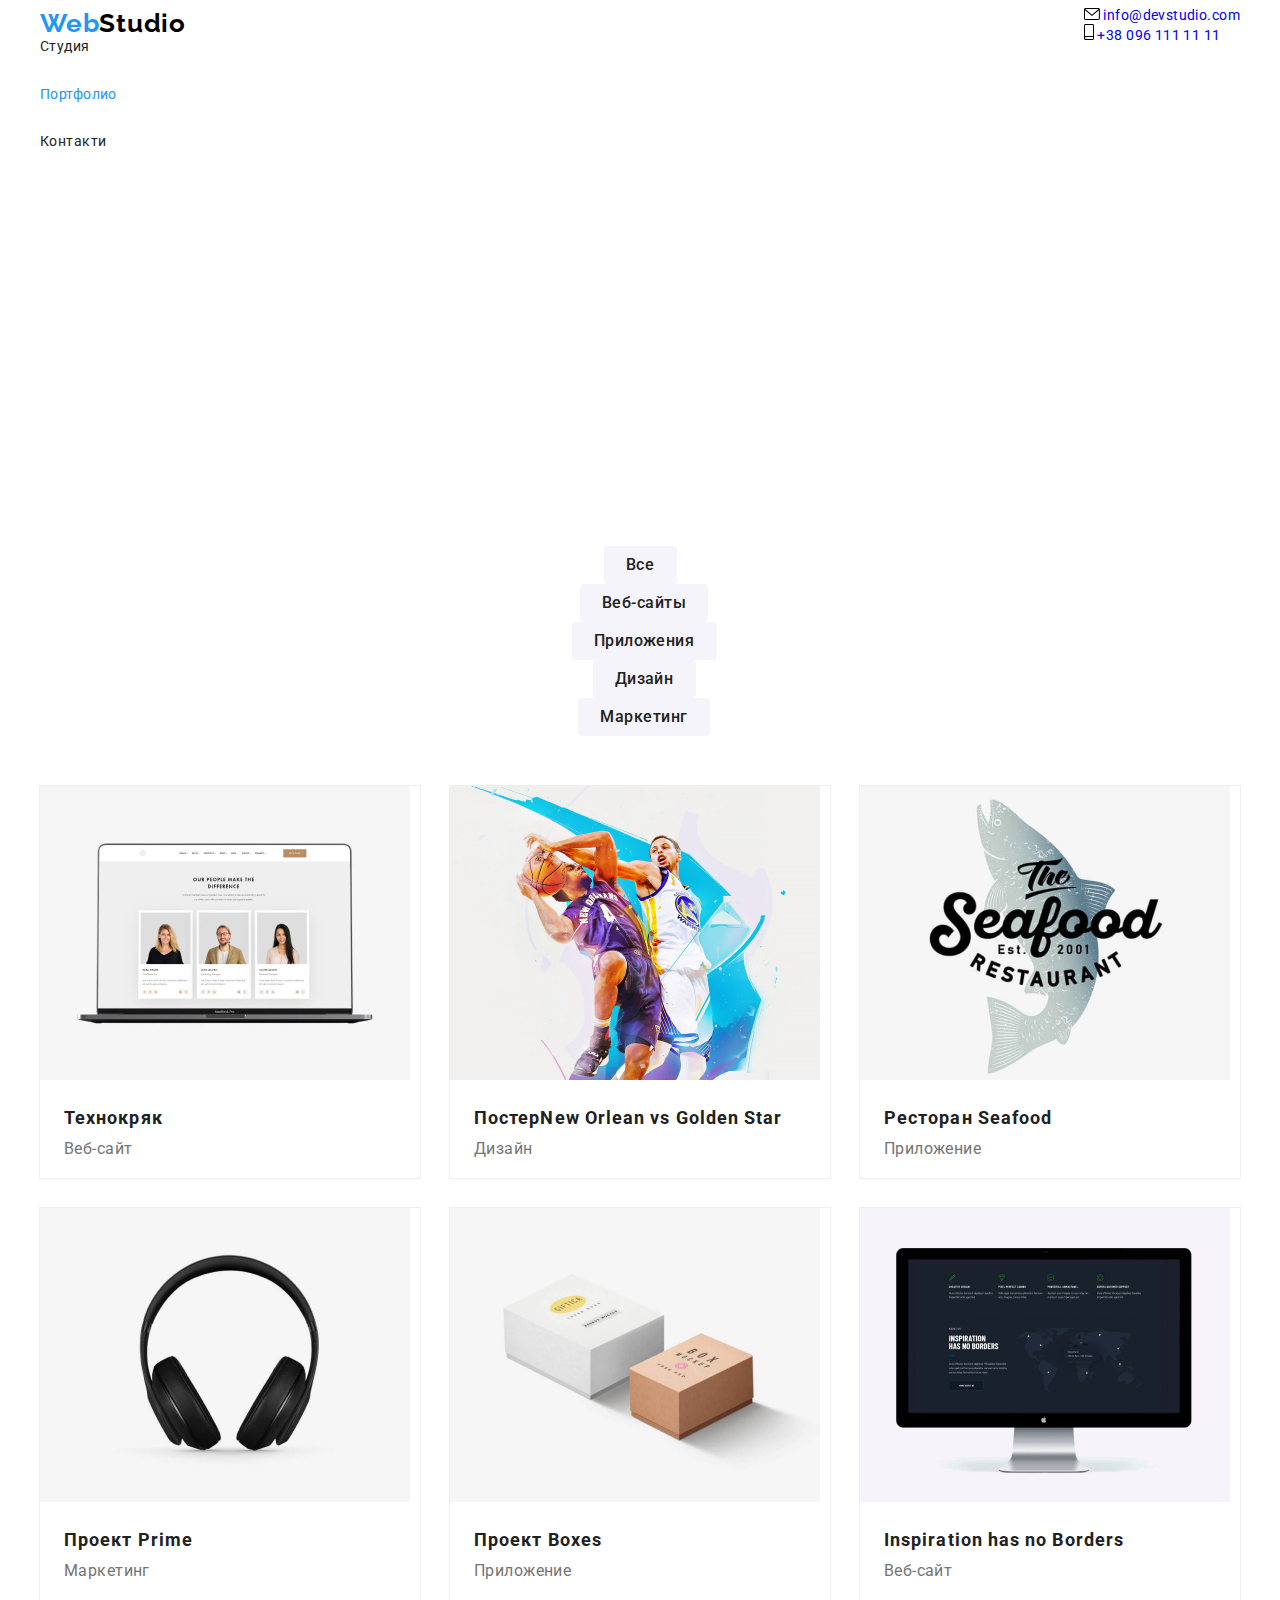
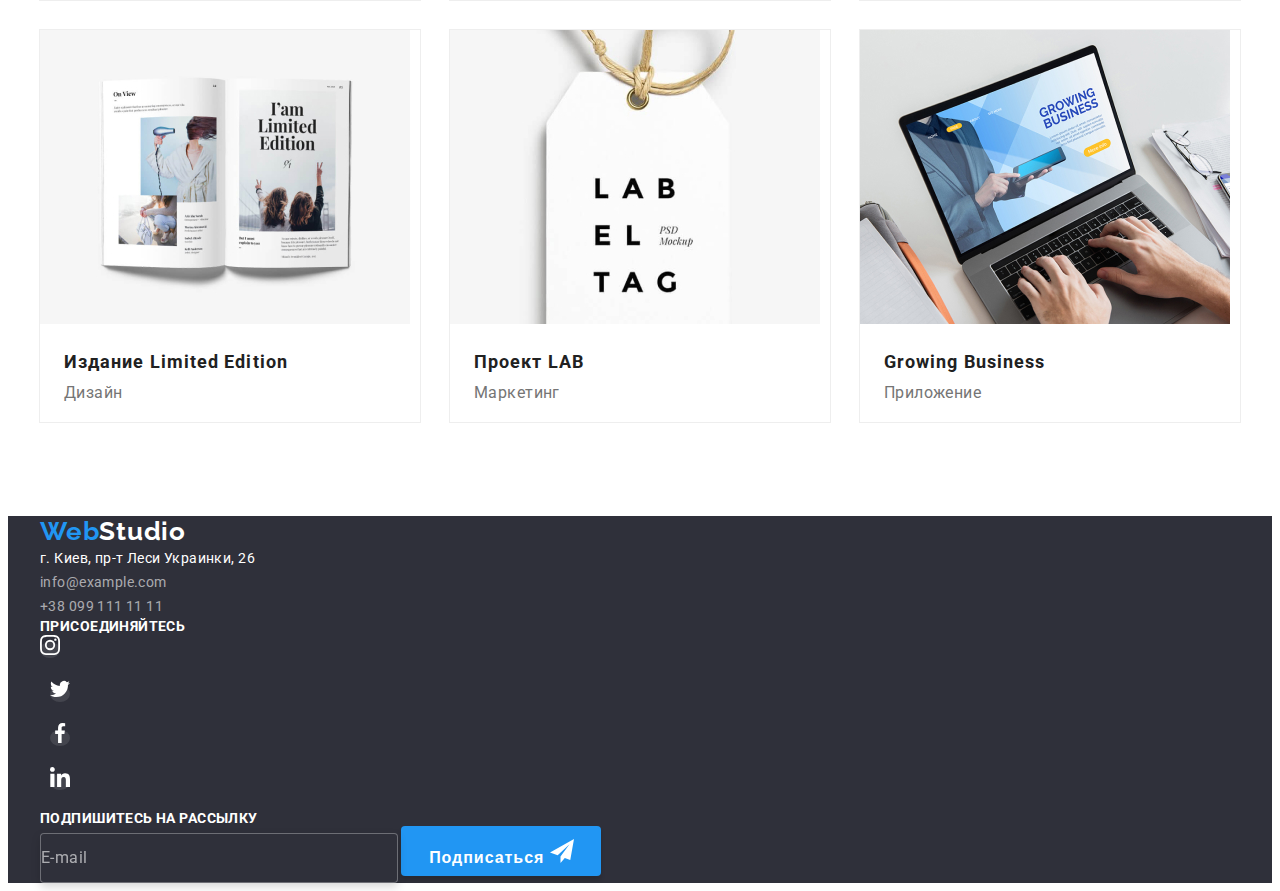
==== portfolio.html @ 63599b22 "худер в процесі" ====
<!DOCTYPE html>
<html lang="ru">
  <head>
    <meta charset="UTF-8" />
    <meta name="viewport" content="width=device-width, initial-scale=1.0" />
    <title>Веб студия</title>
    <link
      rel="stylesheet"
      href="https://cdnjs.cloudflare.com/ajax/libs/modern-normalize/1.0.0/modern-normalize.min.css"
      integrity="sha512-ISS7cAi1PEhQ8jnbJpJZMd29NlhNj4AWYyLOSp2CE/CsHxTCu+r+t0D2yoJudVrd0/8fTVPUVDzY5Tvli75u/g=="
      crossorigin="anonymous"
    />
    <link rel="preconnect" href="https://fonts.gstatic.com" />
    <link
      href="https://fonts.googleapis.com/css2?family=Oleo+Script&family=Raleway:wght@700&family=Roboto:wght@400;500;700;900&display=swap"
      rel="stylesheet"
    />
    <link rel="stylesheet" href="./css/main.min.css" />
  </head>

  <body>
    <header class="header">
      <div class="container page-header">
        <nav class="main-nav">
          <a class="logo" href="/" target="_blank">
            <span class="logo">Web</span
            ><span class="logo header-studio">Studio</span>
          </a>

          <ul class="site-nav list">
            <li class="item">
              <a class="link" href="./" target="_blank"><span>Студия</span></a>
            </li>
            <li class="item">
              <a class="link current" href="./portfolio.html" target="_blank"
                >Портфолио</a
              >
            </li>
            <li class="item">
              <a class="link" href="" target="_blank">Контакти</a>
            </li>
          </ul>
        </nav>
        <ul class="contact list">
          <li class="item">
            <a class="link" href="mailto:info@devstudio.com">
              <svg class="contact-mail-icon" width="16" height="12">
                <use
                  href="./images/maine/sprite.svg#icon-hat-envelopehover"
                ></use>
              </svg>
              info@devstudio.com
            </a>
          </li>
          <li class="item">
            <a class="link" href="tel:+380961111111">
              <svg class="contact-tel-icon" width="10" height="16">
                <use href="./images/maine/sprite.svg#icon-hat-smartphone"></use>
              </svg>

              +38 096 111 11 11</a
            >
          </li>
        </ul>
      </div>
    </header>

    <main>
      <!--Портфолио-->
      <section class="portfolio">
        <div class="container">
          <h1 class="visually-hidden">Портфолио</h1>
          <ul class="list navigation">
            <li class="item">
              <button class="button secondary all" type="button">Все</button>
            </li>
            <li class="item">
              <button class="button secondary web" type="button">
                Веб-сайты
              </button>
            </li>
            <li class="item">
              <button class="button secondary app" type="button">
                Приложения
              </button>
            </li>
            <li class="item">
              <button class="button secondary design" type="button">
                Дизайн
              </button>
            </li>
            <li class="item">
              <button class="button secondary marketing" type="button">
                Маркетинг
              </button>
            </li>
          </ul>
          <ul class="list portfolio-list">
            <li class="portfolio-item">
              <a class="portfolio-link" href="">
                <div class="portfolio-overlay">
                  <img
                    src="./images/portfolio/tehnokriak.jpg"
                    alt="Технокряк"
                    height="294"
                    width="370"
                  />
                  <p class="portfolio-overlay-text">
                    Технокряк это современная площадка распространения
                    коронавируса. Компании используют эту платформу для
                    цифрового шпионажа и атак на защищённые сервера конкурентов.
                  </p>
                </div>
                <div class="portfolio-text">
                  <h2 class="portfolio-title">Технокряк</h2>
                  <p class="portfolio-type">Веб-сайт</p>
                </div>
              </a>
            </li>
            <li class="portfolio-item">
              <a class="portfolio-link" href="">
                <div class="portfolio-overlay">
                  <img
                    src="./images/portfolio/poster.jpg"
                    alt="Постер New Orlean vs Golden Star"
                    height="294"
                    width="370"
                  />
                  <p class="portfolio-overlay-text">
                    Технокряк это современная площадка распространения
                    коронавируса. Компании используют эту платформу для
                    цифрового шпионажа и атак на защищённые сервера конкурентов.
                  </p>
                </div>
                <div class="portfolio-text">
                  <h2 class="portfolio-title">
                    Постер<span lang="en">New Orlean vs Golden Star</span>
                  </h2>
                  <p class="portfolio-type">Дизайн</p>
                </div>
              </a>
            </li>
            <li class="portfolio-item">
              <a class="portfolio-link" href="">
                <div class="portfolio-overlay">
                  <img
                    src="./images/portfolio/restaurant-seafood.jpg"
                    alt="Ресторан Seafood"
                    height="294"
                    width="370"
                  />
                  <p class="portfolio-overlay-text">
                    Технокряк это современная площадка распространения
                    коронавируса. Компании используют эту платформу для
                    цифрового шпионажа и атак на защищённые сервера конкурентов.
                  </p>
                </div>
                <div class="portfolio-text">
                  <h2 class="portfolio-title">
                    Ресторан <span lang="en">Seafood</span>
                  </h2>
                  <p class="portfolio-type">Приложение</p>
                </div>
              </a>
            </li>
            <li class="portfolio-item">
              <a class="portfolio-link" href="">
                <div class="portfolio-overlay">
                  <img
                    src="./images/portfolio/project-prime.jpg"
                    alt="Проект Prime"
                    height="294"
                    width="370"
                  />
                  <p class="portfolio-overlay-text">
                    Технокряк это современная площадка распространения
                    коронавируса. Компании используют эту платформу для
                    цифрового шпионажа и атак на защищённые сервера конкурентов.
                  </p>
                </div>
                <div class="portfolio-text">
                  <h2 class="portfolio-title">
                    Проект <span lang="en">Prime</span>
                  </h2>
                  <p class="portfolio-type">Маркетинг</p>
                </div>
              </a>
            </li>
            <li class="portfolio-item">
              <a class="portfolio-link" href="">
                <div class="portfolio-overlay">
                  <img
                    src="images/portfolio/projact-box.jpg"
                    alt="Проект Boxes"
                    height="294"
                    width="370"
                  />
                  <p class="portfolio-overlay-text">
                    Технокряк это современная площадка распространения
                    коронавируса. Компании используют эту платформу для
                    цифрового шпионажа и атак на защищённые сервера конкурентов.
                  </p>
                </div>
                <div class="portfolio-text">
                  <h2 class="portfolio-title">
                    Проект <span lang="en">Boxes</span>
                  </h2>
                  <p class="portfolio-type">Приложение</p>
                </div>
              </a>
            </li>
            <li class="portfolio-item">
              <a class="portfolio-link" href="">
                <div class="portfolio-overlay">
                  <img
                    src="./images/portfolio/inspiration.jpg"
                    alt="Inspiration has no Borders"
                    height="294"
                    width="370"
                  />
                  <p class="portfolio-overlay-text">
                    Технокряк это современная площадка распространения
                    коронавируса. Компании используют эту платформу для
                    цифрового шпионажа и атак на защищённые сервера конкурентов.
                  </p>
                </div>
                <div class="portfolio-text">
                  <h2 class="portfolio-title" lang="en">
                    Inspiration has no Borders
                  </h2>
                  <p class="portfolio-type">Веб-сайт</p>
                </div>
              </a>
            </li>
            <li class="portfolio-item">
              <a class="portfolio-link" href="">
                <div class="portfolio-overlay">
                  <img
                    src="./images/portfolio/limited-edition.jpg"
                    alt="Издание Limited Edition"
                    height="294"
                    width="370"
                  />
                  <p class="portfolio-overlay-text">
                    Технокряк это современная площадка распространения
                    коронавируса. Компании используют эту платформу для
                    цифрового шпионажа и атак на защищённые сервера конкурентов.
                  </p>
                </div>
                <div class="portfolio-text">
                  <h2 class="portfolio-title">
                    Издание <span lang="en"></span> Limited Edition
                  </h2>
                  <p class="portfolio-type">Дизайн</p>
                </div>
              </a>
            </li>
            <li class="portfolio-item">
              <a class="portfolio-link" href="">
                <div class="portfolio-overlay">
                  <img
                    src="./images/portfolio/project-lab.jpg"
                    alt="Проект LAB"
                    height="294"
                    width="370"
                  />
                  <p class="portfolio-overlay-text">
                    Технокряк это современная площадка распространения
                    коронавируса. Компании используют эту платформу для
                    цифрового шпионажа и атак на защищённые сервера конкурентов.
                  </p>
                </div>

                <div class="portfolio-text">
                  <h2 class="portfolio-title">
                    Проект <span lang="en"></span> LAB
                  </h2>
                  <p class="portfolio-type">Маркетинг</p>
                </div>
              </a>
            </li>
            <li class="portfolio-item">
              <a class="portfolio-link" href="">
                <div class="portfolio-overlay">
                  <img
                    src="./images/portfolio/growing-business.jpg"
                    alt="Growing Business"
                    height="294"
                    width="370"
                  />
                  <p class="portfolio-overlay-text">
                    Технокряк это современная площадка распространения
                    коронавируса. Компании используют эту платформу для
                    цифрового шпионажа и атак на защищённые сервера конкурентов.
                  </p>
                </div>
                <div class="portfolio-text">
                  <h2 class="portfolio-title" lang="en">Growing Business</h2>
                  <p class="portfolio-type">Приложение</p>
                </div>
              </a>
            </li>
          </ul>
        </div>
      </section>
    </main>

    <footer class="footer">
      <div class="container basement">
        <div class="footer-logo-address">
          <a class="logo" href="/" target="_blank"
            ><span class="logo web">Web</span
            ><span class="logo footer-studio">Studio</span></a
          >
          <address class="footer-address">
            <a
              class="link"
              href="https://goo.gl/maps/jxMF4LjYh5U93TxF9"
              target="_blank"
              >г. Киев, пр-т Леси Украинки, 26</a
            >
          </address>
          <ul class="list">
            <li>
              <a class="link mail" href="mailto:info@example.com"
                >info@example.com</a
              >
            </li>
            <li>
              <a class="link tel" href="tel:+380991111111">+38 099 111 11 11</a>
            </li>
          </ul>
        </div>

        <div class="footer-join-us">
          <b>присоединяйтесь </b>
          <ul class="socnetworks list">
            <li>
              <a href="" class="soclink">
                <svg class="soclink-icon" width="20" height="20">
                  <use
                    href="./images/maine/sprite.svg#icon-soc-instagram"
                  ></use>
                </svg>
              </a>
            </li>
            <li>
              <a href="" class="soclink">
                <svg class="soclink-icon" width="20" height="20">
                  <use href="./images/maine/sprite.svg#icon-soc-twitter"></use>
                </svg>
              </a>
            </li>
            <li>
              <a href="" class="soclink">
                <svg class="soclink-icon" width="20" height="20">
                  <use href="./images/maine/sprite.svg#icon-soc-facebook"></use>
                </svg>
              </a>
            </li>
            <li>
              <a href="" class="soclink">
                <svg class="soclink-icon" width="20" height="20">
                  <use href="./images/maine/sprite.svg#icon-soc-linkedin"></use>
                </svg>
              </a>
            </li>
          </ul>
        </div>
        <div class="footer-form">
          <form name="sign-up-form" class="footer-sign-up">
            <b>Подпишитесь на рассылку</b>
            <div class="sign-up">
              <input
                type="email"
                name="email"
                class="footer-form-email"
                placeholder="E-mail"
              />
              <button type="submit" class="footer-sign-up-bth">
                Подписаться
                <svg class="sign-up-icon" width="24" height="24">
                  <use href="./images/maine/sprite.svg#icon-sign-up"></use>
                </svg>
              </button>
            </div>
          </form>
        </div>
      </div>
    </footer>
  </body>
</html>
---- css/main.min.css ----
.visually-hidden{position:absolute !important;clip:rect(1px 1px 1px 1px);clip:rect(1px, 1px, 1px, 1px);padding:0 !important;border:0 !important;height:1px !important;width:1px !important;overflow:hidden}body{color:#212121;font-family:'Roboto', sans-serif;font-size:14px;font-weight:400;line-height:1.12;letter-spacing:.03em}body.modal-open{overflow:hidden}.list{padding:0;margin:0;list-style:none}.link{text-decoration:none}.container{width:100%;padding:0 15px;margin:0 auto}.container.page-header{display:flex;justify-content:space-between}@media screen and (min-width: 480px){.container{max-width:450px}}@media screen and (min-width: 768px){.container{max-width:738px}}@media screen and (min-width: 1200px){.container{max-width:1200px}}.logo{padding-top:16px;padding-bottom:16px;color:#2196f3;font-family:'Raleway', sans-serif;font-weight:700;font-size:24px;line-height:1.167;letter-spacing:0.03em;text-decoration:none;transition:color 250ms cubic-bezier(0.4, 0, 0.2, 1)}@media screen and (min-width: 768px){.logo{padding-top:26px;padding-bottom:26px}}@media screen and (min-width: 1200px){.logo{padding-top:24px;padding-bottom:25px;font-size:26px;line-height:1.192}}.logo:hover,.logo:focus{color:#2196f3}.header-studio{color:#000}.footer-studio{color:#fff}.button{display:block;margin-left:auto;margin-right:auto;padding:10px 32px;min-width:200px;color:#212121;background-color:#f5f4fa;font-family:inherit;font-weight:500;font-size:16px;line-height:1.63;align-items:center;letter-spacing:0.03em;text-decoration:none;border:0px;border-radius:4px;cursor:pointer}.button:hover,.button:focus{color:#fff;background-color:#2196f3}.button.primary{color:#fff;background-color:#2196f3;box-shadow:0px 4px 4px rgba(0,0,0,0.15);font-weight:700;line-height:1.88;letter-spacing:0.06em;transition:background-color 250ms cubic-bezier(0.4, 0, 0.2, 1)}.button.primary:hover,.button.primary:focus{background-color:#188ce8}.button.secondary{color:#212121;background-color:#f5f4fa;padding:6px 22px;transition-property:color, background-color, box-shadow;transition-duration:250ms;transition-timing-function:cubic-bezier(0.4, 0, 0.2, 1)}.button.secondary:hover,.button.secondary:focus{color:#fff;background-color:#2196f3;box-shadow:0px 3px 1px rgba(0,0,0,0.1),0px 1px 2px rgba(0,0,0,0.08),0px 2px 2px rgba(0,0,0,0.12)}.button.secondary.all{min-width:73px}.button.secondary.web{min-width:128px}.button.secondary.app{min-width:145px}.button.secondary.design{min-width:103px}.button.secondary.marketing{min-width:130px}.mobile-menu-btn{display:inline-flex;margin:0;padding:0;border:none;background-color:transparent}.mobile-menu-btn:hover,.mobile-menu-btn:hover{color:#2196f3}@media screen and (min-width: 768px){.mobile-menu-btn{display:none}}.mobile-menu-btn .icon-cross{display:none}.mobile-menu-btn.is-open .icon-cross{display:block}.mobile-menu-btn.is-open .icon-menu{display:none}.socnetworks li{width:44px;height:44px;padding:0;margin:0}.soclink{width:100%;height:100%;padding:0;margin:0;color:#afb1b8;border-radius:50%;transition:background-color 250ms cubic-bezier(0.4, 0, 0.2, 1),color 250ms cubic-bezier(0.4, 0, 0.2, 1)}.soclink-icon{width:20px;height:20px;fill:currentColor}.soclink:hover,.soclink:focus{color:#fff;background-color:#2196f3;outline:none}.socnetworks li+li{margin-left:10px}.navigation{margin-bottom:50px}.navigation .item+.item{margin-left:8px}.portfolio{padding-top:94px;padding-bottom:94px}.portfolio-list{display:flex;flex-wrap:wrap;margin:-15px}.portfolio-item{flex-basis:calc(100% / 3 - 30px);margin:15px;background-color:#fff;outline:1px solid #eee}.portfolio-text{padding:20px 24px}.portfolio-title{margin-top:0px;margin-bottom:4px;color:#212121;font-weight:700;font-size:18px;line-height:2;letter-spacing:0.06em}.portfolio-type{margin:0px;color:#757575;font-size:16px}.portfolio-link{display:block;margin:0;text-decoration:none;transition-property:box-shadow, transform;transition-duration:250ms;transition-timing-function:cubic-bezier(0.4, 0, 0.2, 1)}.portfolio-link:hover,.portfolio-link:focus{box-shadow:0px 1px 1px rgba(0,0,0,0.12),0px 4px 4px rgba(0,0,0,0.06),1px 4px 6px rgba(0,0,0,0.16)}.portfolio-overlay{position:relative;overflow:hidden}.portfolio-overlay-text{position:absolute;top:0px;left:0px;margin:0;padding:63px 24px;width:100%;height:100%;color:#fff;background-color:rgba(33,150,243,0.9);font-weight:400;font-size:18px;line-height:1.556;letter-spacing:0.03em;opacity:0;transform:translatey(100%);transition:transform 250ms cubic-bezier(0.4, 0, 0.2, 1),opacity 250ms cubic-bezier(0.4, 0, 0.2, 1)}.portfolio-link:hover .portfolio-overlay-text,.portfolio-link:focus .portfolio-overlay-text{opacity:1;transform:translatey(0)}.hero{text-align:center;padding-top:200px;padding-bottom:200px;max-width:1600px;min-height:600px;margin-left:auto;margin-right:auto;background-color:#2f303a;background-image:linear-gradient(to right, rgba(47,48,58,0.4), rgba(47,48,58,0.4)),url(../images/maine/hero-bg-opt.jpg);background-repeat:no-repeat;background-position:center;background-size:cover}.hero-title{color:#fff;font-weight:900;font-size:44px;line-height:1.37;letter-spacing:0.06em;margin-top:0px}@media screen and (min-device-pixel-ratio: 2), screen and (min-resolution: 192dpi), screen and (min-resolution: 2dppx){.hero{background-image:url(../images/maine/hero-bg@2x.jpg)}}.benefits .list-title{font-weight:700;font-size:14px;line-height:1.71;letter-spacing:0.03em;text-transform:uppercase;margin-top:0px}.benefits .benefits-details{margin-top:0px;margin-bottom:0px;color:#757575;line-height:1.71}.benefits-icon-list .item{width:270px;height:120px;background-color:#f5f4fa}.benefits-div-icon{width:100%;height:100%}.benefits-icon{width:70px;height:70px}@media screen and (max-width: 1199px){.job{display:none}}@media screen and (min-width: 1200px){.job{padding-bottom:94px}.job-list{display:flex}.job-link{text-decoration:none}.job-item{margin:0px}.job-list .job-item+.job-item{margin-left:30px}.job h2,.team h2,.clients h2{font-weight:700;font-size:36px;line-height:1.167;text-align:center;margin-top:0px;margin-bottom:50px}.job img,.team img,.portfolio img{display:block}.job-thumb{position:relative}.job-text{position:absolute;height:auto;width:100%;margin:0;bottom:0;color:#fff;background:rgba(47,48,58,0.8);font-weight:700;font-size:14px;line-height:1.143;text-align:center;text-transform:uppercase;padding:27px 0}}.team{background-color:#f5f4fa}.team-list{margin:0;padding:0}.team .item{background-color:#fff;box-shadow:0px 1px 3px rgba(0,0,0,0.12),0px 1px 1px rgba(0,0,0,0.14),0px 2px 1px rgba(0,0,0,0.2);border-radius:0px 0px 4px 4px}.team-link{color:#212121;text-decoration:none;outline:none}.team-list .item+.item{margin-left:30px}.team h3{font-weight:500;font-size:16px;line-height:1.192;text-align:center;margin-top:0px;margin-bottom:10px}.team p{color:#757575;font-weight:400;font-size:16px;line-height:1.17;text-align:center;margin-top:0px}.team img{margin-top:0px;margin-bottom:30px}.clients .item{width:170px;height:90px}.clients .link{width:100%;height:100%;color:#afb1b8;border:1px solid #afb1b8;box-sizing:border-box;border-radius:4px;transition:border 250ms cubic-bezier(0.4, 0, 0.2, 1),color 250ms cubic-bezier(0.4, 0, 0.2, 1)}.clients .link:hover,.clients .link:focus{color:#2196f3;border:1px solid #2196f3}.clients-icon{fill:currentColor}.icon-logo-1{width:44.27px;height:49.23px}.icon-logo-2{width:40px;height:52px}.icon-logo-3{width:41px;height:42.6px}.icon-logo-4{width:79.66px;height:42.02px}.icon-logo-5{width:59px;height:47px}.icon-logo-6{width:88.48px;height:45.44px}.footer{background-color:#2f303a}.footer .socnetworks{margin:0;padding:0}.footer .soclink{color:#fff;background:rgba(255,255,255,0.1);transition:background-color 250ms cubic-bezier(0.4, 0, 0.2, 1),box-shadow 250ms cubic-bezier(0.4, 0, 0.2, 1)}.footer .soclink:hover,.footer .soclink:focus{background-color:#2196f3;outline:none}.footer-logo-address>.logo{padding:0px}.basement .web,.basement .footer-studio{display:inline-block;padding:0}.basement .link{display:inline-block;line-height:1.71}.basement .tel{margin-bottom:0}.footer-address>.link{color:#fff;font-style:normal;text-decoration:none}.basement .mail,.basement .tel{color:#ffffff99;text-decoration:none}.footer b{font-weight:700;font-size:14px;line-height:1.142px;letter-spacing:0.03em;text-transform:uppercase;color:#fff}.footer-form-email{margin:0;padding:0;width:358px;height:50px;font-family:Roboto;font-style:normal;font-weight:400px;font-size:16px;line-height:1.185px;letter-spacing:0.03em;color:whitesmoke;background:#2f303a;border:1px solid rgba(255,255,255,0.3);box-sizing:border-box;filter:drop-shadow(0px 4px 4px rgba(0,0,0,0.15));border-radius:4px}.footer-form-email::placeholder{color:rgba(255,255,255,0.6)}.footer-sign-up-bth{width:200px;height:50px;font-weight:700;font-size:16px;line-height:1.875px;letter-spacing:0.06em;color:#fff;background:#2196f3;box-shadow:0px 4px 4px rgba(0,0,0,0.15);border-radius:4px;background-origin:border-box;border:transparent;cursor:pointer}.sign-up-icon{fill:#fff}.backdrop{position:fixed;width:100vw;height:100vh;top:0;left:0;background-color:rgba(0,0,0,0.2);opacity:1;transition:opacity 250ms cubic-bezier(0.4, 0, 0.2, 1),visibility 250ms cubic-bezier(0.4, 0, 0.2, 1)}.modal{padding:40px;position:absolute;top:50%;left:50%;transform:translate(-50%, -50%);width:528px;height:581px;background:#fff;box-shadow:0px 1px 3px rgba(0,0,0,0.12),0px 1px 1px rgba(0,0,0,0.14),0px 2px 1px rgba(0,0,0,0.2);border-radius:4px;transition:transform 250ms cubic-bezier(0.4, 0, 0.2, 1);transform:translate(-50%, -50%) rotate(1turn)}.backdrop.is-hidden .modal{transform:translate(-50%, -50%) rotate(0deg)}.backdrop.is-hidden{opacity:0;visibility:hidden;pointer-events:none}.btn-modal-close{position:absolute;top:8px;right:8px;display:flex;justify-content:center;align-items:center;width:30px;height:30px;border-radius:50%;background:#fff;border:1px solid rgba(0,0,0,0.1);box-sizing:border-box;cursor:pointer}.icon-close{fill:#000}.icon-close:hover,.icon-close:focus{fill:#2196f3;transition:fill 250ms cubic-bezier(0.4, 0, 0.2, 1)}.call-back{margin-top:0;margin-bottom:12px;font-weight:700;font-size:20px;line-height:1.15;text-align:center;letter-spacing:0.03em;color:#212121}.name-label,.tel-label,.email-label,.comment-label{display:inline-block;margin-bottom:4px;font-weight:400;font-size:12px;line-height:1.167;letter-spacing:0.01em;color:#757575}.name-input,.tel-input,.email-input{width:448px;height:40px;padding-left:42px;border:1px solid rgba(33,33,33,0.2);box-sizing:border-box;border-radius:4px}.comment-input{display:block;width:100%;height:120px;padding-left:16px;padding-top:12px;border:1px solid rgba(33,33,33,0.2);box-sizing:border-box;border-radius:4px;resize:none}.name-input:focus,.tel-input:focus,.email-input:focus,.comment-input:focus{border:1px solid #2196f3;box-sizing:border-box;border-radius:4px;outline:none;transition:border 250ms cubic-bezier(0.4, 0, 0.2, 1)}button.form-send{margin-left:auto;margin-right:auto;width:200px;height:50px;font-family:Roboto;font-style:normal;font-weight:700;font-size:16px;line-height:1.875;letter-spacing:0.06em;color:#fff;background:#2196f3;box-shadow:0px 4px 4px rgba(0,0,0,0.15);border-radius:4px;cursor:pointer;background-origin:border-box;border:transparent}button.form-send:focus{background:#188ce8;background-origin:border-box;border:transparent}.modal-form .name-icon,.modal-form .tel-icon,.modal-form .email-icon{position:absolute;top:50%;left:12px;transform:translateY(-50%)}.modal-form input:focus ~ svg{fill:#2196f3;transition:fill 250ms cubic-bezier(0.4, 0, 0.2, 1)}.checkbox0{position:absolute;appearance:none;-moz-appearance:none;-webkit-appearance:none}.checkbox-label0{margin-left:28px;display:block;font-weight:400;font-size:14px;line-height:1.714;letter-spacing:0.03em;color:#757575}.checkbox-label0::after{position:absolute;top:50%;left:12px;transform:translateY(-50%);content:'';display:inline-block;width:16px;height:15px;border-radius:2px;background-image:url(../images/maine/icon-empty.svg);background-origin:border-box}.exept-form-field0{position:relative;display:flex;justify-content:center;align-items:center;margin-bottom:30px}.exept-form-field0 a{color:#2196f3}.comment-form-field{margin-bottom:20px}.exept0{margin-left:4px}.checkbox0:checked+.checkbox-label0::after{background-image:url(../images/maine/icon-check.svg);background-origin:border-box;border-radius:2px;transition:fill 250ms cubic-bezier(0.4, 0, 0.2, 1)}.name-form-field,.tel-form-field,.email-form-field{margin-bottom:10px}.mobile-menu-container{position:relative;background-color:#fff;padding-left:40px;padding-top:48px;padding-bottom:48px;width:480px;height:796px;display:block;border:2px solid turquoise;color:#212121;font-family:Roboto;font-weight:500;font-size:40px;line-height:1.175;letter-spacing:0.02em}@media screen and (max-width: 767px){.mobile-menu-container{display:none;position:absolute;top:0;left:0;width:100%}.mobile-menu-container.is-open{display:block}}.mobile-menu-btn-close{position:absolute;top:8px;right:15px;display:flex;justify-content:center;align-items:center;width:40px;height:40px;background:#fff;border:none;box-sizing:border-box}.mobile-menu-btn-close:hover,.mobile-menu-btn-close:focus{fill:#2196f3}.mobile-menu-btn{width:40px;height:40px}.site-nav{margin-bottom:302px}.site-nav .link{display:block;color:#212121;text-decoration:none}.site-nav .item:not(:last-child){margin-bottom:32px}.site-nav .current{color:#2196f3}.header-contact__icon--mail,.header-contact__icon--tel{display:none}.header-contact{display:flex;flex-direction:column-reverse;margin-bottom:64px}.header-contact__link--tel{color:#2196f3;font-size:34px;line-height:1.176;text-decoration:none}.header-contact__link--mail{color:#757575;font-size:24px;line-height:1.167;text-decoration:none}.mobile-menu-soclink-list{display:flex}.mobile-menu-soclink-link{position:relative;display:block;margin-right:10px;padding-right:10px;color:#2196f3;font-size:18px;line-height:1.222;text-decoration:none}.mobile-menu-soclink-link::after{position:absolute;content:'';top:0;right:0;display:block;height:22px;width:1px;background-color:#757575}
/*# sourceMappingURL=main.min.css.map */
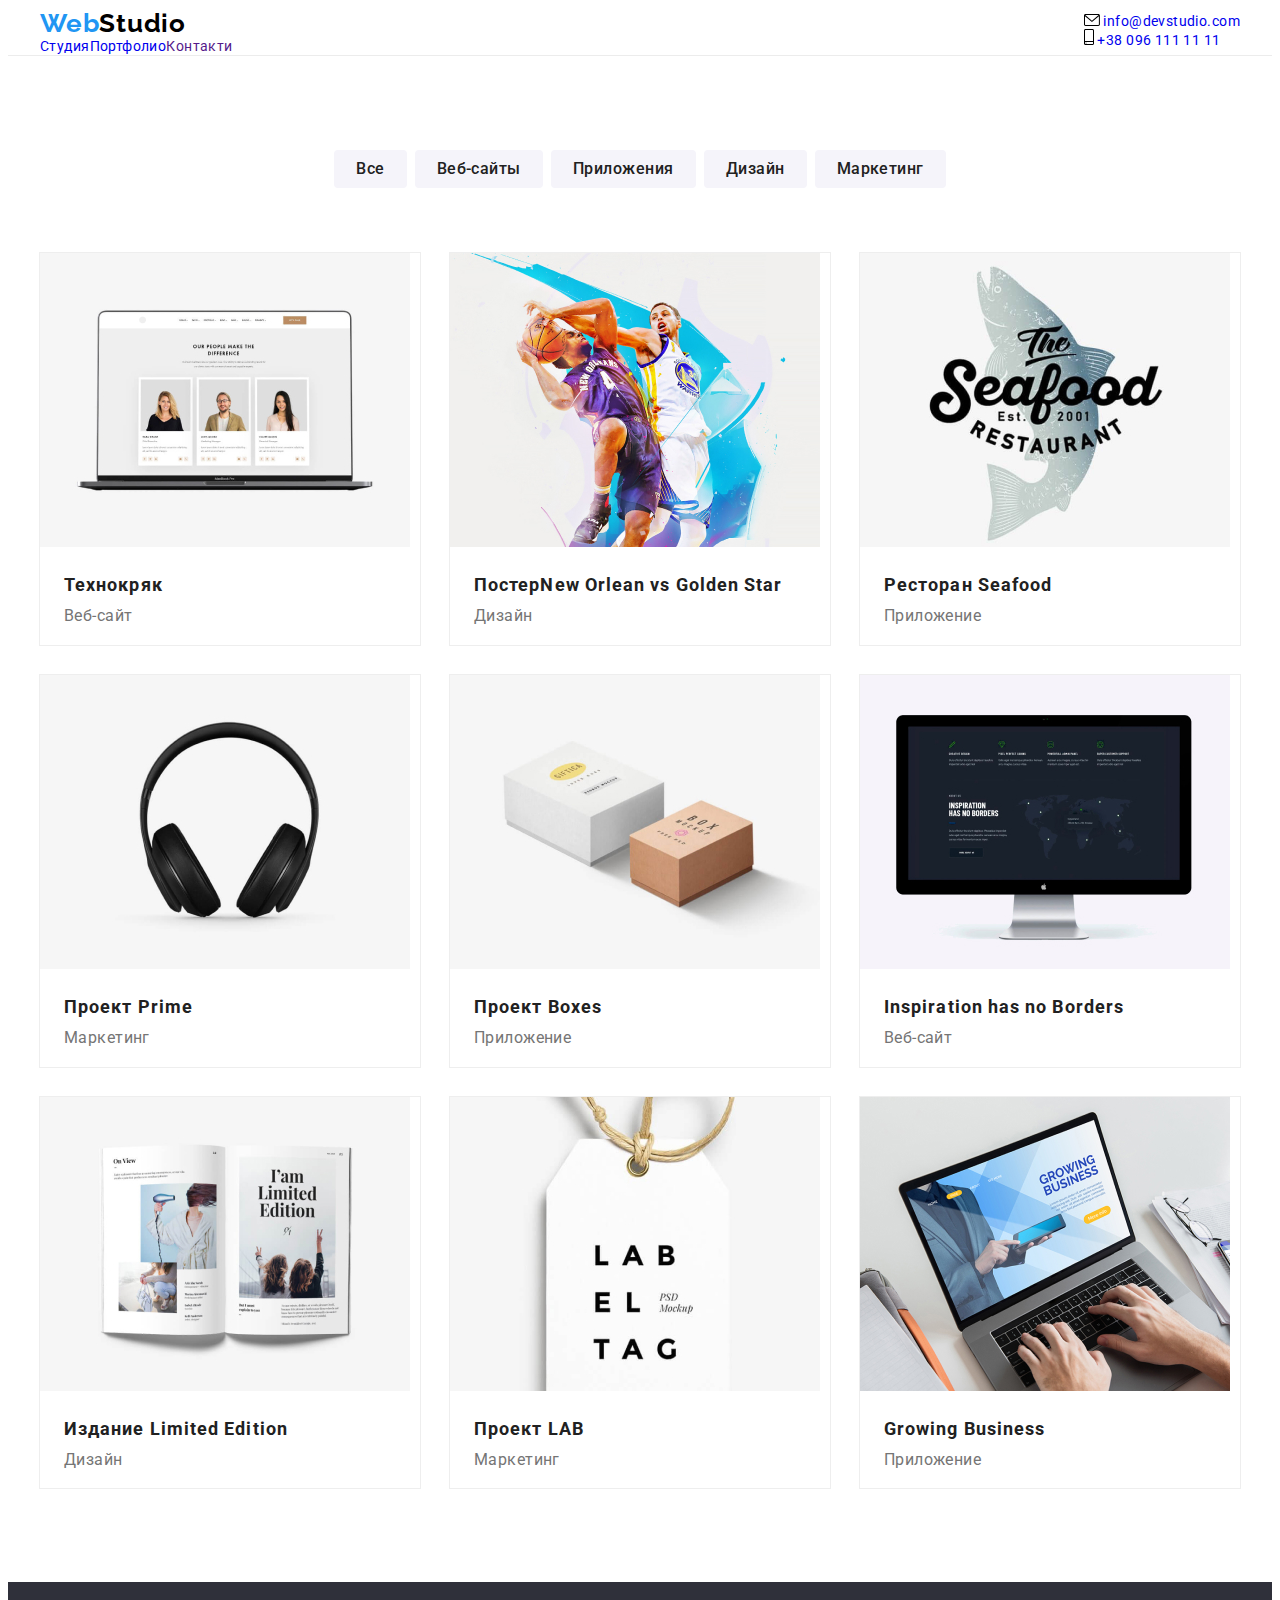
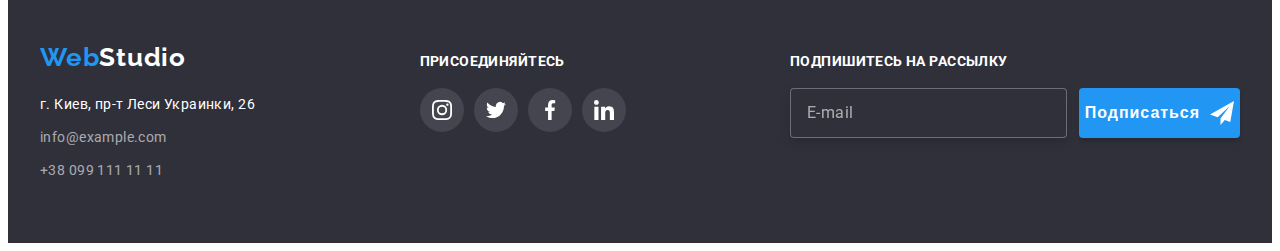
==== commit 4bf91d61: "портфоліо ..." ====
--- a/portfolio.html
+++ b/portfolio.html
@@ -19,6 +19,8 @@
   </head>
 
   <body>
+    <!-- ===================HEADER ================-->
+
     <header class="header">
       <div class="container page-header">
         <nav class="main-nav">
@@ -66,11 +68,13 @@
     </header>
 
     <main>
-      <!--Портфолио-->
+      <!--=============PORTFOLIO===================-->
+
       <section class="portfolio">
         <div class="container">
           <h1 class="visually-hidden">Портфолио</h1>
-          <ul class="list navigation">
+
+          <ul class="navigation list">
             <li class="item">
               <button class="button secondary all" type="button">Все</button>
             </li>
@@ -95,6 +99,7 @@
               </button>
             </li>
           </ul>
+
           <ul class="list portfolio-list">
             <li class="portfolio-item">
               <a class="portfolio-link" href="">
@@ -117,6 +122,7 @@
                 </div>
               </a>
             </li>
+
             <li class="portfolio-item">
               <a class="portfolio-link" href="">
                 <div class="portfolio-overlay">
@@ -140,6 +146,7 @@
                 </div>
               </a>
             </li>
+
             <li class="portfolio-item">
               <a class="portfolio-link" href="">
                 <div class="portfolio-overlay">
@@ -163,6 +170,7 @@
                 </div>
               </a>
             </li>
+
             <li class="portfolio-item">
               <a class="portfolio-link" href="">
                 <div class="portfolio-overlay">
@@ -186,6 +194,7 @@
                 </div>
               </a>
             </li>
+
             <li class="portfolio-item">
               <a class="portfolio-link" href="">
                 <div class="portfolio-overlay">
@@ -209,6 +218,7 @@
                 </div>
               </a>
             </li>
+
             <li class="portfolio-item">
               <a class="portfolio-link" href="">
                 <div class="portfolio-overlay">
@@ -232,6 +242,7 @@
                 </div>
               </a>
             </li>
+
             <li class="portfolio-item">
               <a class="portfolio-link" href="">
                 <div class="portfolio-overlay">
@@ -255,6 +266,7 @@
                 </div>
               </a>
             </li>
+
             <li class="portfolio-item">
               <a class="portfolio-link" href="">
                 <div class="portfolio-overlay">
@@ -270,7 +282,6 @@
                     цифрового шпионажа и атак на защищённые сервера конкурентов.
                   </p>
                 </div>
-
                 <div class="portfolio-text">
                   <h2 class="portfolio-title">
                     Проект <span lang="en"></span> LAB
@@ -279,6 +290,7 @@
                 </div>
               </a>
             </li>
+
             <li class="portfolio-item">
               <a class="portfolio-link" href="">
                 <div class="portfolio-overlay">
@@ -304,6 +316,8 @@
         </div>
       </section>
     </main>
+
+    <!-- ====================FOOTER================== -->
 
     <footer class="footer">
       <div class="container basement">
--- a/css/main.min.css
+++ b/css/main.min.css
@@ -1,2 +1,2 @@
-.visually-hidden{position:absolute !important;clip:rect(1px 1px 1px 1px);clip:rect(1px, 1px, 1px, 1px);padding:0 !important;border:0 !important;height:1px !important;width:1px !important;overflow:hidden}body{color:#212121;font-family:'Roboto', sans-serif;font-size:14px;font-weight:400;line-height:1.12;letter-spacing:.03em}body.modal-open{overflow:hidden}.list{padding:0;margin:0;list-style:none}.link{text-decoration:none}.container{width:100%;padding:0 15px;margin:0 auto}.container.page-header{display:flex;justify-content:space-between}@media screen and (min-width: 480px){.container{max-width:450px}}@media screen and (min-width: 768px){.container{max-width:738px}}@media screen and (min-width: 1200px){.container{max-width:1200px}}.logo{padding-top:16px;padding-bottom:16px;color:#2196f3;font-family:'Raleway', sans-serif;font-weight:700;font-size:24px;line-height:1.167;letter-spacing:0.03em;text-decoration:none;transition:color 250ms cubic-bezier(0.4, 0, 0.2, 1)}@media screen and (min-width: 768px){.logo{padding-top:26px;padding-bottom:26px}}@media screen and (min-width: 1200px){.logo{padding-top:24px;padding-bottom:25px;font-size:26px;line-height:1.192}}.logo:hover,.logo:focus{color:#2196f3}.header-studio{color:#000}.footer-studio{color:#fff}.button{display:block;margin-left:auto;margin-right:auto;padding:10px 32px;min-width:200px;color:#212121;background-color:#f5f4fa;font-family:inherit;font-weight:500;font-size:16px;line-height:1.63;align-items:center;letter-spacing:0.03em;text-decoration:none;border:0px;border-radius:4px;cursor:pointer}.button:hover,.button:focus{color:#fff;background-color:#2196f3}.button.primary{color:#fff;background-color:#2196f3;box-shadow:0px 4px 4px rgba(0,0,0,0.15);font-weight:700;line-height:1.88;letter-spacing:0.06em;transition:background-color 250ms cubic-bezier(0.4, 0, 0.2, 1)}.button.primary:hover,.button.primary:focus{background-color:#188ce8}.button.secondary{color:#212121;background-color:#f5f4fa;padding:6px 22px;transition-property:color, background-color, box-shadow;transition-duration:250ms;transition-timing-function:cubic-bezier(0.4, 0, 0.2, 1)}.button.secondary:hover,.button.secondary:focus{color:#fff;background-color:#2196f3;box-shadow:0px 3px 1px rgba(0,0,0,0.1),0px 1px 2px rgba(0,0,0,0.08),0px 2px 2px rgba(0,0,0,0.12)}.button.secondary.all{min-width:73px}.button.secondary.web{min-width:128px}.button.secondary.app{min-width:145px}.button.secondary.design{min-width:103px}.button.secondary.marketing{min-width:130px}.mobile-menu-btn{display:inline-flex;margin:0;padding:0;border:none;background-color:transparent}.mobile-menu-btn:hover,.mobile-menu-btn:hover{color:#2196f3}@media screen and (min-width: 768px){.mobile-menu-btn{display:none}}.mobile-menu-btn .icon-cross{display:none}.mobile-menu-btn.is-open .icon-cross{display:block}.mobile-menu-btn.is-open .icon-menu{display:none}.socnetworks li{width:44px;height:44px;padding:0;margin:0}.soclink{width:100%;height:100%;padding:0;margin:0;color:#afb1b8;border-radius:50%;transition:background-color 250ms cubic-bezier(0.4, 0, 0.2, 1),color 250ms cubic-bezier(0.4, 0, 0.2, 1)}.soclink-icon{width:20px;height:20px;fill:currentColor}.soclink:hover,.soclink:focus{color:#fff;background-color:#2196f3;outline:none}.socnetworks li+li{margin-left:10px}.navigation{margin-bottom:50px}.navigation .item+.item{margin-left:8px}.portfolio{padding-top:94px;padding-bottom:94px}.portfolio-list{display:flex;flex-wrap:wrap;margin:-15px}.portfolio-item{flex-basis:calc(100% / 3 - 30px);margin:15px;background-color:#fff;outline:1px solid #eee}.portfolio-text{padding:20px 24px}.portfolio-title{margin-top:0px;margin-bottom:4px;color:#212121;font-weight:700;font-size:18px;line-height:2;letter-spacing:0.06em}.portfolio-type{margin:0px;color:#757575;font-size:16px}.portfolio-link{display:block;margin:0;text-decoration:none;transition-property:box-shadow, transform;transition-duration:250ms;transition-timing-function:cubic-bezier(0.4, 0, 0.2, 1)}.portfolio-link:hover,.portfolio-link:focus{box-shadow:0px 1px 1px rgba(0,0,0,0.12),0px 4px 4px rgba(0,0,0,0.06),1px 4px 6px rgba(0,0,0,0.16)}.portfolio-overlay{position:relative;overflow:hidden}.portfolio-overlay-text{position:absolute;top:0px;left:0px;margin:0;padding:63px 24px;width:100%;height:100%;color:#fff;background-color:rgba(33,150,243,0.9);font-weight:400;font-size:18px;line-height:1.556;letter-spacing:0.03em;opacity:0;transform:translatey(100%);transition:transform 250ms cubic-bezier(0.4, 0, 0.2, 1),opacity 250ms cubic-bezier(0.4, 0, 0.2, 1)}.portfolio-link:hover .portfolio-overlay-text,.portfolio-link:focus .portfolio-overlay-text{opacity:1;transform:translatey(0)}.hero{text-align:center;padding-top:200px;padding-bottom:200px;max-width:1600px;min-height:600px;margin-left:auto;margin-right:auto;background-color:#2f303a;background-image:linear-gradient(to right, rgba(47,48,58,0.4), rgba(47,48,58,0.4)),url(../images/maine/hero-bg-opt.jpg);background-repeat:no-repeat;background-position:center;background-size:cover}.hero-title{color:#fff;font-weight:900;font-size:44px;line-height:1.37;letter-spacing:0.06em;margin-top:0px}@media screen and (min-device-pixel-ratio: 2), screen and (min-resolution: 192dpi), screen and (min-resolution: 2dppx){.hero{background-image:url(../images/maine/hero-bg@2x.jpg)}}.benefits .list-title{font-weight:700;font-size:14px;line-height:1.71;letter-spacing:0.03em;text-transform:uppercase;margin-top:0px}.benefits .benefits-details{margin-top:0px;margin-bottom:0px;color:#757575;line-height:1.71}.benefits-icon-list .item{width:270px;height:120px;background-color:#f5f4fa}.benefits-div-icon{width:100%;height:100%}.benefits-icon{width:70px;height:70px}@media screen and (max-width: 1199px){.job{display:none}}@media screen and (min-width: 1200px){.job{padding-bottom:94px}.job-list{display:flex}.job-link{text-decoration:none}.job-item{margin:0px}.job-list .job-item+.job-item{margin-left:30px}.job h2,.team h2,.clients h2{font-weight:700;font-size:36px;line-height:1.167;text-align:center;margin-top:0px;margin-bottom:50px}.job img,.team img,.portfolio img{display:block}.job-thumb{position:relative}.job-text{position:absolute;height:auto;width:100%;margin:0;bottom:0;color:#fff;background:rgba(47,48,58,0.8);font-weight:700;font-size:14px;line-height:1.143;text-align:center;text-transform:uppercase;padding:27px 0}}.team{background-color:#f5f4fa}.team-list{margin:0;padding:0}.team .item{background-color:#fff;box-shadow:0px 1px 3px rgba(0,0,0,0.12),0px 1px 1px rgba(0,0,0,0.14),0px 2px 1px rgba(0,0,0,0.2);border-radius:0px 0px 4px 4px}.team-link{color:#212121;text-decoration:none;outline:none}.team-list .item+.item{margin-left:30px}.team h3{font-weight:500;font-size:16px;line-height:1.192;text-align:center;margin-top:0px;margin-bottom:10px}.team p{color:#757575;font-weight:400;font-size:16px;line-height:1.17;text-align:center;margin-top:0px}.team img{margin-top:0px;margin-bottom:30px}.clients .item{width:170px;height:90px}.clients .link{width:100%;height:100%;color:#afb1b8;border:1px solid #afb1b8;box-sizing:border-box;border-radius:4px;transition:border 250ms cubic-bezier(0.4, 0, 0.2, 1),color 250ms cubic-bezier(0.4, 0, 0.2, 1)}.clients .link:hover,.clients .link:focus{color:#2196f3;border:1px solid #2196f3}.clients-icon{fill:currentColor}.icon-logo-1{width:44.27px;height:49.23px}.icon-logo-2{width:40px;height:52px}.icon-logo-3{width:41px;height:42.6px}.icon-logo-4{width:79.66px;height:42.02px}.icon-logo-5{width:59px;height:47px}.icon-logo-6{width:88.48px;height:45.44px}.footer{background-color:#2f303a}.footer .socnetworks{margin:0;padding:0}.footer .soclink{color:#fff;background:rgba(255,255,255,0.1);transition:background-color 250ms cubic-bezier(0.4, 0, 0.2, 1),box-shadow 250ms cubic-bezier(0.4, 0, 0.2, 1)}.footer .soclink:hover,.footer .soclink:focus{background-color:#2196f3;outline:none}.footer-logo-address>.logo{padding:0px}.basement .web,.basement .footer-studio{display:inline-block;padding:0}.basement .link{display:inline-block;line-height:1.71}.basement .tel{margin-bottom:0}.footer-address>.link{color:#fff;font-style:normal;text-decoration:none}.basement .mail,.basement .tel{color:#ffffff99;text-decoration:none}.footer b{font-weight:700;font-size:14px;line-height:1.142px;letter-spacing:0.03em;text-transform:uppercase;color:#fff}.footer-form-email{margin:0;padding:0;width:358px;height:50px;font-family:Roboto;font-style:normal;font-weight:400px;font-size:16px;line-height:1.185px;letter-spacing:0.03em;color:whitesmoke;background:#2f303a;border:1px solid rgba(255,255,255,0.3);box-sizing:border-box;filter:drop-shadow(0px 4px 4px rgba(0,0,0,0.15));border-radius:4px}.footer-form-email::placeholder{color:rgba(255,255,255,0.6)}.footer-sign-up-bth{width:200px;height:50px;font-weight:700;font-size:16px;line-height:1.875px;letter-spacing:0.06em;color:#fff;background:#2196f3;box-shadow:0px 4px 4px rgba(0,0,0,0.15);border-radius:4px;background-origin:border-box;border:transparent;cursor:pointer}.sign-up-icon{fill:#fff}.backdrop{position:fixed;width:100vw;height:100vh;top:0;left:0;background-color:rgba(0,0,0,0.2);opacity:1;transition:opacity 250ms cubic-bezier(0.4, 0, 0.2, 1),visibility 250ms cubic-bezier(0.4, 0, 0.2, 1)}.modal{padding:40px;position:absolute;top:50%;left:50%;transform:translate(-50%, -50%);width:528px;height:581px;background:#fff;box-shadow:0px 1px 3px rgba(0,0,0,0.12),0px 1px 1px rgba(0,0,0,0.14),0px 2px 1px rgba(0,0,0,0.2);border-radius:4px;transition:transform 250ms cubic-bezier(0.4, 0, 0.2, 1);transform:translate(-50%, -50%) rotate(1turn)}.backdrop.is-hidden .modal{transform:translate(-50%, -50%) rotate(0deg)}.backdrop.is-hidden{opacity:0;visibility:hidden;pointer-events:none}.btn-modal-close{position:absolute;top:8px;right:8px;display:flex;justify-content:center;align-items:center;width:30px;height:30px;border-radius:50%;background:#fff;border:1px solid rgba(0,0,0,0.1);box-sizing:border-box;cursor:pointer}.icon-close{fill:#000}.icon-close:hover,.icon-close:focus{fill:#2196f3;transition:fill 250ms cubic-bezier(0.4, 0, 0.2, 1)}.call-back{margin-top:0;margin-bottom:12px;font-weight:700;font-size:20px;line-height:1.15;text-align:center;letter-spacing:0.03em;color:#212121}.name-label,.tel-label,.email-label,.comment-label{display:inline-block;margin-bottom:4px;font-weight:400;font-size:12px;line-height:1.167;letter-spacing:0.01em;color:#757575}.name-input,.tel-input,.email-input{width:448px;height:40px;padding-left:42px;border:1px solid rgba(33,33,33,0.2);box-sizing:border-box;border-radius:4px}.comment-input{display:block;width:100%;height:120px;padding-left:16px;padding-top:12px;border:1px solid rgba(33,33,33,0.2);box-sizing:border-box;border-radius:4px;resize:none}.name-input:focus,.tel-input:focus,.email-input:focus,.comment-input:focus{border:1px solid #2196f3;box-sizing:border-box;border-radius:4px;outline:none;transition:border 250ms cubic-bezier(0.4, 0, 0.2, 1)}button.form-send{margin-left:auto;margin-right:auto;width:200px;height:50px;font-family:Roboto;font-style:normal;font-weight:700;font-size:16px;line-height:1.875;letter-spacing:0.06em;color:#fff;background:#2196f3;box-shadow:0px 4px 4px rgba(0,0,0,0.15);border-radius:4px;cursor:pointer;background-origin:border-box;border:transparent}button.form-send:focus{background:#188ce8;background-origin:border-box;border:transparent}.modal-form .name-icon,.modal-form .tel-icon,.modal-form .email-icon{position:absolute;top:50%;left:12px;transform:translateY(-50%)}.modal-form input:focus ~ svg{fill:#2196f3;transition:fill 250ms cubic-bezier(0.4, 0, 0.2, 1)}.checkbox0{position:absolute;appearance:none;-moz-appearance:none;-webkit-appearance:none}.checkbox-label0{margin-left:28px;display:block;font-weight:400;font-size:14px;line-height:1.714;letter-spacing:0.03em;color:#757575}.checkbox-label0::after{position:absolute;top:50%;left:12px;transform:translateY(-50%);content:'';display:inline-block;width:16px;height:15px;border-radius:2px;background-image:url(../images/maine/icon-empty.svg);background-origin:border-box}.exept-form-field0{position:relative;display:flex;justify-content:center;align-items:center;margin-bottom:30px}.exept-form-field0 a{color:#2196f3}.comment-form-field{margin-bottom:20px}.exept0{margin-left:4px}.checkbox0:checked+.checkbox-label0::after{background-image:url(../images/maine/icon-check.svg);background-origin:border-box;border-radius:2px;transition:fill 250ms cubic-bezier(0.4, 0, 0.2, 1)}.name-form-field,.tel-form-field,.email-form-field{margin-bottom:10px}.mobile-menu-container{position:relative;background-color:#fff;padding-left:40px;padding-top:48px;padding-bottom:48px;width:480px;height:796px;display:block;border:2px solid turquoise;color:#212121;font-family:Roboto;font-weight:500;font-size:40px;line-height:1.175;letter-spacing:0.02em}@media screen and (max-width: 767px){.mobile-menu-container{display:none;position:absolute;top:0;left:0;width:100%}.mobile-menu-container.is-open{display:block}}.mobile-menu-btn-close{position:absolute;top:8px;right:15px;display:flex;justify-content:center;align-items:center;width:40px;height:40px;background:#fff;border:none;box-sizing:border-box}.mobile-menu-btn-close:hover,.mobile-menu-btn-close:focus{fill:#2196f3}.mobile-menu-btn{width:40px;height:40px}.site-nav{margin-bottom:302px}.site-nav .link{display:block;color:#212121;text-decoration:none}.site-nav .item:not(:last-child){margin-bottom:32px}.site-nav .current{color:#2196f3}.header-contact__icon--mail,.header-contact__icon--tel{display:none}.header-contact{display:flex;flex-direction:column-reverse;margin-bottom:64px}.header-contact__link--tel{color:#2196f3;font-size:34px;line-height:1.176;text-decoration:none}.header-contact__link--mail{color:#757575;font-size:24px;line-height:1.167;text-decoration:none}.mobile-menu-soclink-list{display:flex}.mobile-menu-soclink-link{position:relative;display:block;margin-right:10px;padding-right:10px;color:#2196f3;font-size:18px;line-height:1.222;text-decoration:none}.mobile-menu-soclink-link::after{position:absolute;content:'';top:0;right:0;display:block;height:22px;width:1px;background-color:#757575}
+.visually-hidden{position:absolute !important;clip:rect(1px 1px 1px 1px);clip:rect(1px, 1px, 1px, 1px);padding:0 !important;border:0 !important;height:1px !important;width:1px !important;overflow:hidden}body{color:#212121;font-family:'Roboto', sans-serif;font-size:14px;font-weight:400;line-height:1.12;letter-spacing:.03em}body.modal-open{overflow:hidden}.list{padding:0;margin:0;list-style:none}.link{text-decoration:none}img{display:block;max-width:100%;height:auto}.container{width:100%;padding:0 15px;margin:0 auto;outline:springgreen}@media screen and (min-width: 480px){.container{width:480px}}@media screen and (min-width: 768px){.container{width:768px}}@media screen and (min-width: 1200px){.container{width:1200px}}.container.page-header{display:flex;justify-content:space-between;align-items:center}@media screen and (min-width: 768px){.footer .container{display:flex;flex-wrap:wrap;align-items:baseline;justify-content:space-around}}@media screen and (min-width: 1200px){.footer .container{align-items:baseline;justify-content:space-between}}.logo{padding-top:16px;padding-bottom:16px;color:#2196f3;font-family:'Raleway', sans-serif;font-weight:700;font-size:24px;line-height:1.167;letter-spacing:0.03em;text-decoration:none;transition:color 250ms cubic-bezier(0.4, 0, 0.2, 1)}@media screen and (min-width: 768px){.logo{padding-top:26px;padding-bottom:26px}}@media screen and (min-width: 1200px){.logo{padding-top:24px;padding-bottom:25px;font-size:26px;line-height:1.192}}.logo:hover,.logo:focus{color:#2196f3}.header-studio{color:#000}.footer-studio{color:#fff}.button{display:block;margin-left:auto;margin-right:auto;padding:10px 32px;color:#212121;background-color:#f5f4fa;font-family:inherit;font-weight:500;font-size:16px;line-height:1.63;align-items:center;letter-spacing:0.03em;text-decoration:none;border:0px;border-radius:4px;cursor:pointer}.button:hover,.button:focus{color:#fff;background-color:#2196f3}.button.primary{color:#fff;background-color:#2196f3;box-shadow:0px 4px 4px rgba(0,0,0,0.15);font-weight:700;line-height:1.88;letter-spacing:0.06em;transition:background-color 250ms cubic-bezier(0.4, 0, 0.2, 1)}.button.primary:hover,.button.primary:focus{background-color:#188ce8}.button.secondary{padding:6px 22px;width:100%;margin-bottom:15px;color:#212121;background-color:#f5f4fa;transition-property:color, background-color, box-shadow;transition-duration:250ms;transition-timing-function:cubic-bezier(0.4, 0, 0.2, 1)}.button.secondary:hover,.button.secondary:focus{color:#fff;background-color:#2196f3;box-shadow:0px 3px 1px rgba(0,0,0,0.1),0px 1px 2px rgba(0,0,0,0.08),0px 2px 2px rgba(0,0,0,0.12)}.mobile-menu-btn{display:inline-flex;margin:0;padding:0;border:none;background-color:transparent}.mobile-menu-btn:hover,.mobile-menu-btn:focus{color:#2196f3}@media screen and (min-width: 768px){.mobile-menu-btn{display:none}}.mobile-menu-btn-close{position:absolute;top:8px;right:15px;display:flex;justify-content:center;align-items:center;width:40px;height:40px;background:#fff;border:none}@media screen and (min-width: 768px){.mobile-menu-btn-close{display:none}}.mobile-menu-btn-close:hover,.mobile-menu-btn-close:focus{color:#2196f3;transition:fill 250ms cubic-bezier(0.4, 0, 0.2, 1)}.icon-menu,.icon-cross{fill:currentColor}.socnetworks{display:flex;justify-content:center}.socnetworks li{width:44px;height:44px;padding:0;margin:0}.team .socnetworks{padding:16px 32px 30px}.soclink{display:flex;justify-content:center;align-items:center;width:100%;height:100%;padding:0;margin:0;color:#afb1b8;border-radius:50%;transition:background-color 250ms cubic-bezier(0.4, 0, 0.2, 1),color 250ms cubic-bezier(0.4, 0, 0.2, 1)}.soclink-icon{width:20px;height:20px;fill:currentColor}.soclink:hover,.soclink:focus{color:#fff;background-color:#2196f3;outline:none}.socnetworks li+li{margin-left:10px}.portfolio{padding-top:60px;padding-bottom:60px}@media screen and (min-width: 1200px){.portfolio{padding-top:94px;padding-bottom:94px}}.navigation{display:flex;flex-wrap:wrap;margin-bottom:40px}@media screen and (min-width: 1200px){.navigation{margin-bottom:30px}}@media screen and (min-width: 1200px){.navigation{display:flex;justify-content:center;align-items:start;margin-bottom:50px}}.navigation .item:not(:last-child){margin-right:8px}@media screen and (min-width: 1200px){.portfolio-list{display:flex;flex-wrap:wrap;margin:-15px}.portfolio-item{flex-basis:calc(100% / 3 - 30px);margin:15px;background-color:#fff;outline:1px solid #eee}.portfolio-text{padding:20px 24px}.portfolio-title{margin-top:0px;margin-bottom:4px;color:#212121;font-weight:700;font-size:18px;line-height:2;letter-spacing:0.06em}.portfolio-type{margin:0px;color:#757575;font-size:16px}}.portfolio-link{display:block;margin:0;text-decoration:none;transition-property:box-shadow, transform;transition-duration:250ms;transition-timing-function:cubic-bezier(0.4, 0, 0.2, 1)}.portfolio-link:hover,.portfolio-link:focus{box-shadow:0px 1px 1px rgba(0,0,0,0.12),0px 4px 4px rgba(0,0,0,0.06),1px 4px 6px rgba(0,0,0,0.16)}.portfolio-overlay{position:relative;overflow:hidden}.portfolio-overlay-text{position:absolute;top:0px;left:0px;margin:0;padding:63px 24px;width:100%;height:100%;color:#fff;background-color:rgba(33,150,243,0.9);font-weight:400;font-size:18px;line-height:1.556;letter-spacing:0.03em;opacity:0;transform:translatey(100%);transition:transform 250ms cubic-bezier(0.4, 0, 0.2, 1),opacity 250ms cubic-bezier(0.4, 0, 0.2, 1)}.portfolio-link:hover .portfolio-overlay-text,.portfolio-link:focus .portfolio-overlay-text{opacity:1;transform:translatey(0)}.hero{text-align:center;padding-top:118px;padding-bottom:118px;max-width:768px;max-height:400px;background-color:#2f303a;background-repeat:no-repeat;background-position:center;background-size:cover;background-image:linear-gradient(to right, rgba(47,48,58,0.4), rgba(47,48,58,0.4)),url(../images/maine/hero/hero-mob.jpg)}@media screen and (min-device-pixel-ratio: 2), screen and (min-resolution: 192dpi), screen and (min-resolution: 2dppx){.hero{background-image:linear-gradient(to right, rgba(47,48,58,0.4), rgba(47,48,58,0.4)),url(../images/maine/hero/hero-mob@2x.jpg)}}.hero-title{color:#fff;font-weight:900;font-size:26px;line-height:1.615;letter-spacing:0.06em;margin-bottom:30px}@media screen and (min-width: 768px){.hero{max-width:1600px;background-image:linear-gradient(to right, rgba(47,48,58,0.4), rgba(47,48,58,0.4)),url(../images/maine/hero/hero-tablet.jpg)}}@media screen and (min-width: 768px) and (min-device-pixel-ratio: 2), screen and (min-width: 768px) and (min-resolution: 192dpi), screen and (min-width: 768px) and (min-resolution: 2dppx){.hero{background-image:linear-gradient(to right, rgba(47,48,58,0.4), rgba(47,48,58,0.4)),url(../images/maine/hero/hero-tablet@2x.jpg)}}@media screen and (min-width: 1200px){.hero{max-height:600px;padding-top:200px;padding-bottom:200px;background-image:linear-gradient(to right, rgba(47,48,58,0.4), rgba(47,48,58,0.4)),url(../images/maine/hero/hero-desktop.jpg)}}@media screen and (min-width: 1200px) and (min-device-pixel-ratio: 2), screen and (min-width: 1200px) and (min-resolution: 192dpi), screen and (min-width: 1200px) and (min-resolution: 2dppx){.hero{background-image:linear-gradient(to right, rgba(47,48,58,0.4), rgba(47,48,58,0.4)),url(../images/maine/hero/hero-desktop@2x.jpg)}}@media screen and (min-width: 1200px){.hero-title{font-size:44px;line-height:1.364;letter-spacing:0.06em;margin-top:0}}.benefits{padding-top:60px;padding-bottom:60px}.benefits-div-icon{display:flex;justify-content:center;align-items:center;margin-bottom:30px;max-width:450px;height:120px;background-color:#f5f4fa}.benefits-list__title{margin-bottom:10px;text-align:center;font-weight:700;font-size:14px;line-height:1.714;letter-spacing:0.03em;text-transform:uppercase;margin-bottom:10px}.benefits-text{margin:0;color:#757575;line-height:1.71}.benefits__item:not(:last-child){margin-bottom:30px}@media screen and (min-width: 768px) and (max-width: 1200px){.benefits-list{display:flex;flex-wrap:wrap;margin:-15px}.benefits__item{margin:15px;flex-basis:calc(100% / 2 - 30px)}.benefits-list__title{text-align:left}.benefits__item:not(:last-child){margin-bottom:15px}}@media screen and (min-width: 1200px){.benefits{padding-top:94px;padding-bottom:94px}.benefits-list{display:flex}.benefits-list{display:flex;margin:-15px}.benefits__item{margin:15px;flex-basis:calc((100% - 120px) / 4)}.benefits-list__title{text-align:left}}@media screen and (max-width: 1199px){.job{display:none}}@media screen and (min-width: 1200px){.job{padding-bottom:94px}.job-list{display:flex}.job-link{text-decoration:none}.job-item{margin:0px}.job-list .job-item+.job-item{margin-left:30px}.job h2,.team h2,.clients h2{font-weight:700;font-size:36px;line-height:1.167;text-align:center;margin-top:0px;margin-bottom:50px}.job img,.team img,.portfolio img{display:block}.job-thumb{position:relative}.job-text{position:absolute;height:auto;width:100%;margin:0;bottom:0;color:#fff;background:rgba(47,48,58,0.8);font-weight:700;font-size:14px;line-height:1.143;text-align:center;text-transform:uppercase;padding:27px 0}}.team{padding-top:60px;padding-bottom:60px;background-color:#f5f4fa}.team h2{margin-bottom:30px;text-align:center}.team .item{margin-bottom:30px;background-color:#fff;box-shadow:0px 1px 3px rgba(0,0,0,0.12),0px 1px 1px rgba(0,0,0,0.14),0px 2px 1px rgba(0,0,0,0.2);border-radius:0px 0px 4px 4px}.team-link{color:#212121;text-decoration:none;outline:none}.team img{margin:0 auto 30px}.team h3{font-weight:500;font-size:16px;line-height:1.188;text-align:center;margin-top:0px;margin-bottom:10px}.team p{color:#757575;font-weight:400;font-size:16px;line-height:1.188;text-align:center;margin-top:0px}@media screen and (min-width: 768px){.team__list{display:flex;flex-wrap:wrap;margin:-15px}.team .item{margin:15px;flex-basis:calc(100% / 2 - 30px)}}@media screen and (min-width: 1200px){.team{padding-top:94px;padding-bottom:94px}.team__list{display:flex;margin:-15px}.team .item{margin:15px;flex-basis:calc(100% / 4 - 60px)}}.clients{padding-top:60px;padding-bottom:60px}.clients h2{margin-top:0;margin-bottom:30px;text-align:center}.clients-list{display:flex;flex-wrap:wrap;margin:-15px}.clients .item{margin:15px;flex-basis:calc((100% - 60px) / 2);height:90px}@media screen and (min-width: 768px){.clients .item{flex-basis:calc((100% - 90px) / 3)}}@media screen and (min-width: 1200px){.clients{padding-top:94px;padding-bottom:94px}.clients .item{flex-basis:calc((100% - 180px) / 6)}}.clients .link{display:flex;justify-content:center;align-items:center;width:100%;height:100%;color:#afb1b8;border:1px solid #afb1b8;box-sizing:border-box;border-radius:4px;transition:border 250ms cubic-bezier(0.4, 0, 0.2, 1),color 250ms cubic-bezier(0.4, 0, 0.2, 1)}.clients .link:hover,.clients .link:focus{color:#2196f3;border:1px solid #2196f3}.clients-icon{fill:currentColor}.icon-logo-1{width:44.27px;height:49.23px}.icon-logo-2{width:40px;height:52px}.icon-logo-3{width:41px;height:42.6px}.icon-logo-4{width:79.66px;height:42.02px}.icon-logo-5{width:59px;height:47px}.icon-logo-6{width:88.48px;height:45.44px}.footer{background-color:#2f303a;text-align:center;padding-top:60px;padding-bottom:60px}@media screen and (min-width: 1200px){.footer{text-align:left}}.footer-logo-address>.logo{display:block;padding-top:0;padding-bottom:20px}.footer .link{margin-bottom:9px;display:inline-block;line-height:1.714}.footer .tel{margin-bottom:60px}@media screen and (min-width: 1200px){.footer .tel{margin-bottom:0px}}.footer-address>.link{color:#fff;font-style:normal;text-decoration:none}.footer .basement .mail,.footer .basement .tel{color:#ffffff99;text-decoration:none}.footer b{display:block;margin-bottom:20px;font-weight:700;font-size:14px;line-height:1.142px;letter-spacing:0.03em;text-transform:uppercase;color:#fff}@media screen and (min-width: 1200px){.footer b{margin-bottom:25px}}.footer .socnetworks{margin:0;padding-bottom:60px}@media screen and (min-width: 1200px){.footer .socnetworks{padding:0}}.footer .soclink{color:#fff;background:rgba(255,255,255,0.1);transition:background-color 250ms cubic-bezier(0.4, 0, 0.2, 1),box-shadow 250ms cubic-bezier(0.4, 0, 0.2, 1)}.footer .soclink:hover,.footer .soclink:focus{background-color:#2196f3;outline:none}.footer .soclink-icon{fill:#fff}.footer-form-email{margin-bottom:20px;padding:0;padding-left:16px;width:100%;height:50px;font-family:Roboto;font-style:normal;font-weight:400px;font-size:16px;line-height:1.185px;letter-spacing:0.03em;color:whitesmoke;background:#2f303a;border:1px solid rgba(255,255,255,0.3);box-sizing:border-box;filter:drop-shadow(0px 4px 4px rgba(0,0,0,0.15));border-radius:4px}.footer-form-email::placeholder{color:rgba(255,255,255,0.6)}@media screen and (min-width: 768px){.footer-sign-up{width:450px}}@media screen and (min-width: 1200px){.footer-form .sign-up{display:flex}}.footer-sign-up-bth{display:flex;margin:0 auto;align-items:center;justify-content:center;width:200px;height:50px;font-weight:700;font-size:16px;line-height:1.875px;letter-spacing:0.06em;color:#fff;background:#2196f3;box-shadow:0px 4px 4px rgba(0,0,0,0.15);border-radius:4px;background-origin:border-box;border:transparent;cursor:pointer}@media screen and (min-width: 1200px){.footer-sign-up-bth{margin-left:12px}}.sign-up-icon{margin-left:10px;fill:#fff}.backdrop{position:fixed;width:100vw;height:100vh;top:0;left:0;background-color:rgba(0,0,0,0.2);opacity:1;transition:opacity 250ms cubic-bezier(0.4, 0, 0.2, 1),visibility 250ms cubic-bezier(0.4, 0, 0.2, 1)}.modal{padding:40px;position:absolute;top:50%;left:50%;transform:translate(-50%, -50%);width:528px;height:581px;background:#fff;box-shadow:0px 1px 3px rgba(0,0,0,0.12),0px 1px 1px rgba(0,0,0,0.14),0px 2px 1px rgba(0,0,0,0.2);border-radius:4px;transition:transform 250ms cubic-bezier(0.4, 0, 0.2, 1);transform:translate(-50%, -50%) rotate(1turn)}@media screen and (max-width: 1199px){.modal{height:95%;max-height:609px;overflow:scroll;width:100%;max-width:450px}}.backdrop.is-hidden .modal{transform:translate(-50%, -50%) rotate(0deg)}.backdrop.is-hidden{opacity:0;visibility:hidden;pointer-events:none}.btn-modal-close{position:absolute;top:8px;right:8px;display:flex;justify-content:center;align-items:center;width:30px;height:30px;border-radius:50%;background:#fff;border:1px solid rgba(0,0,0,0.1);box-sizing:border-box;cursor:pointer}.btn-modal-close:hover,.btn-modal-close:focus{color:#2196f3;transition:color 250ms cubic-bezier(0.4, 0, 0.2, 1)}.icon-close{fill:#000}.modal-form{display:flex;flex-direction:column}.modal-form-text{margin-top:0;margin-bottom:12px;font-weight:700;font-size:20px;line-height:1.15;text-align:center;letter-spacing:0.03em;color:#212121}@media screen and (max-width: 1199px){.modal-form-text{font-weight:20px;line-height:1.5}}.name-label,.tel-label,.email-label,.comment-label{display:inline-block;margin-bottom:4px;font-weight:400;font-size:12px;line-height:1.167;letter-spacing:0.01em;color:#757575}.name-input,.tel-input,.email-input{width:100%;height:40px;padding-left:42px;border:1px solid rgba(33,33,33,0.2);box-sizing:border-box;border-radius:4px}.comment-input{display:block;width:100%;height:120px;padding-left:16px;padding-top:12px;border:1px solid rgba(33,33,33,0.2);box-sizing:border-box;border-radius:4px;resize:none}.name-input:focus,.tel-input:focus,.email-input:focus,.comment-input:focus{border:1px solid #2196f3;box-sizing:border-box;border-radius:4px;outline:none;transition:border 250ms cubic-bezier(0.4, 0, 0.2, 1)}.button-form-send{display:flex;justify-content:center;align-items:center;margin-left:auto;margin-right:auto;width:200px;height:50px;font-family:Roboto;font-style:normal;font-weight:700;font-size:16px;line-height:1.875;letter-spacing:0.06em;color:#fff;background:#2196f3;box-shadow:0px 4px 4px rgba(0,0,0,0.15);border-radius:4px;cursor:pointer;background-origin:border-box;border:transparent}.button-form-send:focus{background:#188ce8;background-origin:border-box;border:transparent}div.relative{position:relative}.modal-form .name-icon,.modal-form .tel-icon,.modal-form .email-icon{position:absolute;top:50%;left:12px;transform:translateY(-50%)}.modal-form input:focus ~ svg{fill:#2196f3;transition:fill 250ms cubic-bezier(0.4, 0, 0.2, 1)}.checkbox0{position:absolute;appearance:none;-moz-appearance:none;-webkit-appearance:none}.checkbox-label0{margin-left:23px;display:block;font-weight:400;font-size:14px;line-height:1.714;letter-spacing:0.03em;color:#757575}@media screen and (max-width: 1199px){.checkbox-label0{font-size:12px;line-height:1.167}}.checkbox-label0::after{position:absolute;top:50%;left:1px;transform:translateY(-50%);content:'';display:inline-block;width:16px;height:15px;border-radius:2px;background-image:url(../images/maine/icon-empty.svg);background-origin:border-box}.exept-form-field0{position:relative;display:flex;justify-content:center;align-items:center;margin-bottom:30px}.exept-form-field0 a{color:#2196f3}.comment-form-field{margin-bottom:20px}.exept0{margin-left:4px}@media screen and (max-width: 1199px){.exept0{font-size:12px;line-height:1.167}}.checkbox0:checked+.checkbox-label0::after{background-image:url(../images/maine/icon-check.svg);background-origin:border-box;border-radius:2px;transition:fill 250ms cubic-bezier(0.4, 0, 0.2, 1)}.name-form-field,.tel-form-field,.email-form-field{margin-bottom:10px}.mobile-menu-container{position:absolute;display:none;background-color:#fff;padding-left:40px;padding-top:48px;padding-bottom:48px;max-width:480px;height:796px;border:2px solid turquoise;color:#212121;font-family:Roboto;font-weight:500;font-size:40px;line-height:1.175;letter-spacing:0.02em}.mobile-menu-container.is-open{display:block;position:absolute;top:0.1px}@media screen and (min-width: 768px){.mobile-menu-container{border:2px solid rebeccapurple;display:flex;position:static;align-items:center;justify-content:space-between;padding:0;margin:0;min-width:619px;height:100%;font-weight:500;font-size:14px;line-height:1.143}}@media screen and (min-width: 1200px){.mobile-menu-container{border:2px solid red;min-width:1040px}}.site-nav{display:flex;justify-content:space-between}.site-nav-list{margin-bottom:302px}@media screen and (min-width: 768px){.site-nav-list{margin-bottom:0;margin-left:88px;display:flex;justify-content:space-between}}@media screen and (min-width: 1200px){.site-nav-list{margin-left:93px}}.site-nav-list .link{display:block;color:#212121;text-decoration:none}.site-nav-list .link:hover,.site-nav-list .link:hover{color:#2196f3}@media screen and (min-width: 768px){.site-nav-list .link{padding-top:32px;padding-bottom:32px}}.site-nav-list__item:not(:last-child){margin-bottom:32px}@media screen and (min-width: 768px){.site-nav-list__item:not(:last-child){margin-bottom:0;margin-right:50px}}.header-contact__icon--mail,.header-contact__icon--tel{display:none;fill:currentColor}@media screen and (min-width: 768px){.header-contact__icon--mail,.header-contact__icon--tel{display:inline-flex;align-items:center;justify-content:center;margin-right:8px}}.header-contact{display:flex;flex-direction:column-reverse;margin-bottom:64px}@media screen and (min-width: 768px){.header-contact{margin:0;flex-direction:column}.header-contact .header-contact__item--mail{margin-bottom:10px}}@media screen and (min-width: 1200px){.header-contact{flex-direction:row}.header-contact .header-contact__item--mail{margin-bottom:0px}}.header-contact__link--tel{color:#2196f3;font-size:34px;line-height:1.176;text-decoration:none}.header-contact__link--tel:hover,.header-contact__link--tel:focus{color:#2196f3}@media screen and (min-width: 1200px){.header-contact__link--tel{display:flex;align-items:center;justify-content:center;margin-left:30px}}.header-contact__link--mail{color:#757575;font-size:24px;line-height:1.167;text-decoration:none}.header-contact__link--mail:hover,.header-contact__link--mail:focus{color:#2196f3}@media screen and (min-width: 1200px){.header-contact__link--mail{display:flex;align-items:center;justify-content:center}}@media screen and (min-width: 768px){.header-contact__link--mail,.header-contact__link--tel{display:flex;color:#757575;font-weight:500;font-size:12px;line-height:1.167}}@media screen and (min-width: 1200px){.header-contact__link--mail,.header-contact__link--tel{font-size:14px;line-height:1.13}}.mobile-menu-soclink-list{display:flex}@media screen and (min-width: 768px){.mobile-menu-soclink-list{display:none}}.mobile-menu-soclink-link{position:relative;display:block;margin-right:10px;padding-right:10px;color:#2196f3;font-size:18px;line-height:1.222;text-decoration:none}.mobile-menu-soclink-link::after{position:absolute;content:'';top:0;right:0;display:block;height:22px;width:1px;background-color:#757575}.site-nav-list__item .current{position:relative;display:block;color:#2196f3}.site-nav-list__item .current::after{position:absolute;content:'';bottom:0;left:0;display:block;height:4px;width:100%;background-color:#2196f3;border-radius:2px;align-self:flex-end}@media screen and (max-width: 767px){.site-nav-list__item .current::after{display:none}}.mobile-menu-soclink-link--Linkedin::after{display:none}.icon-menu,.icon-cross{fill:currentColor}@media screen and (min-width: 768px){.header-contact__icon--mail{width:14px;height:10px}}@media screen and (min-width: 1200px){.header-contact__icon--mail{width:16px;height:12px}}@media screen and (min-width: 768px){.header-contact__icon--tel{width:10px;height:14px}}@media screen and (min-width: 1200px){.header-contact__icon--tel{width:10px;height:16px}}.header{border-bottom-width:1px;border-bottom-style:solid;border-bottom-color:#ececec}
 /*# sourceMappingURL=main.min.css.map */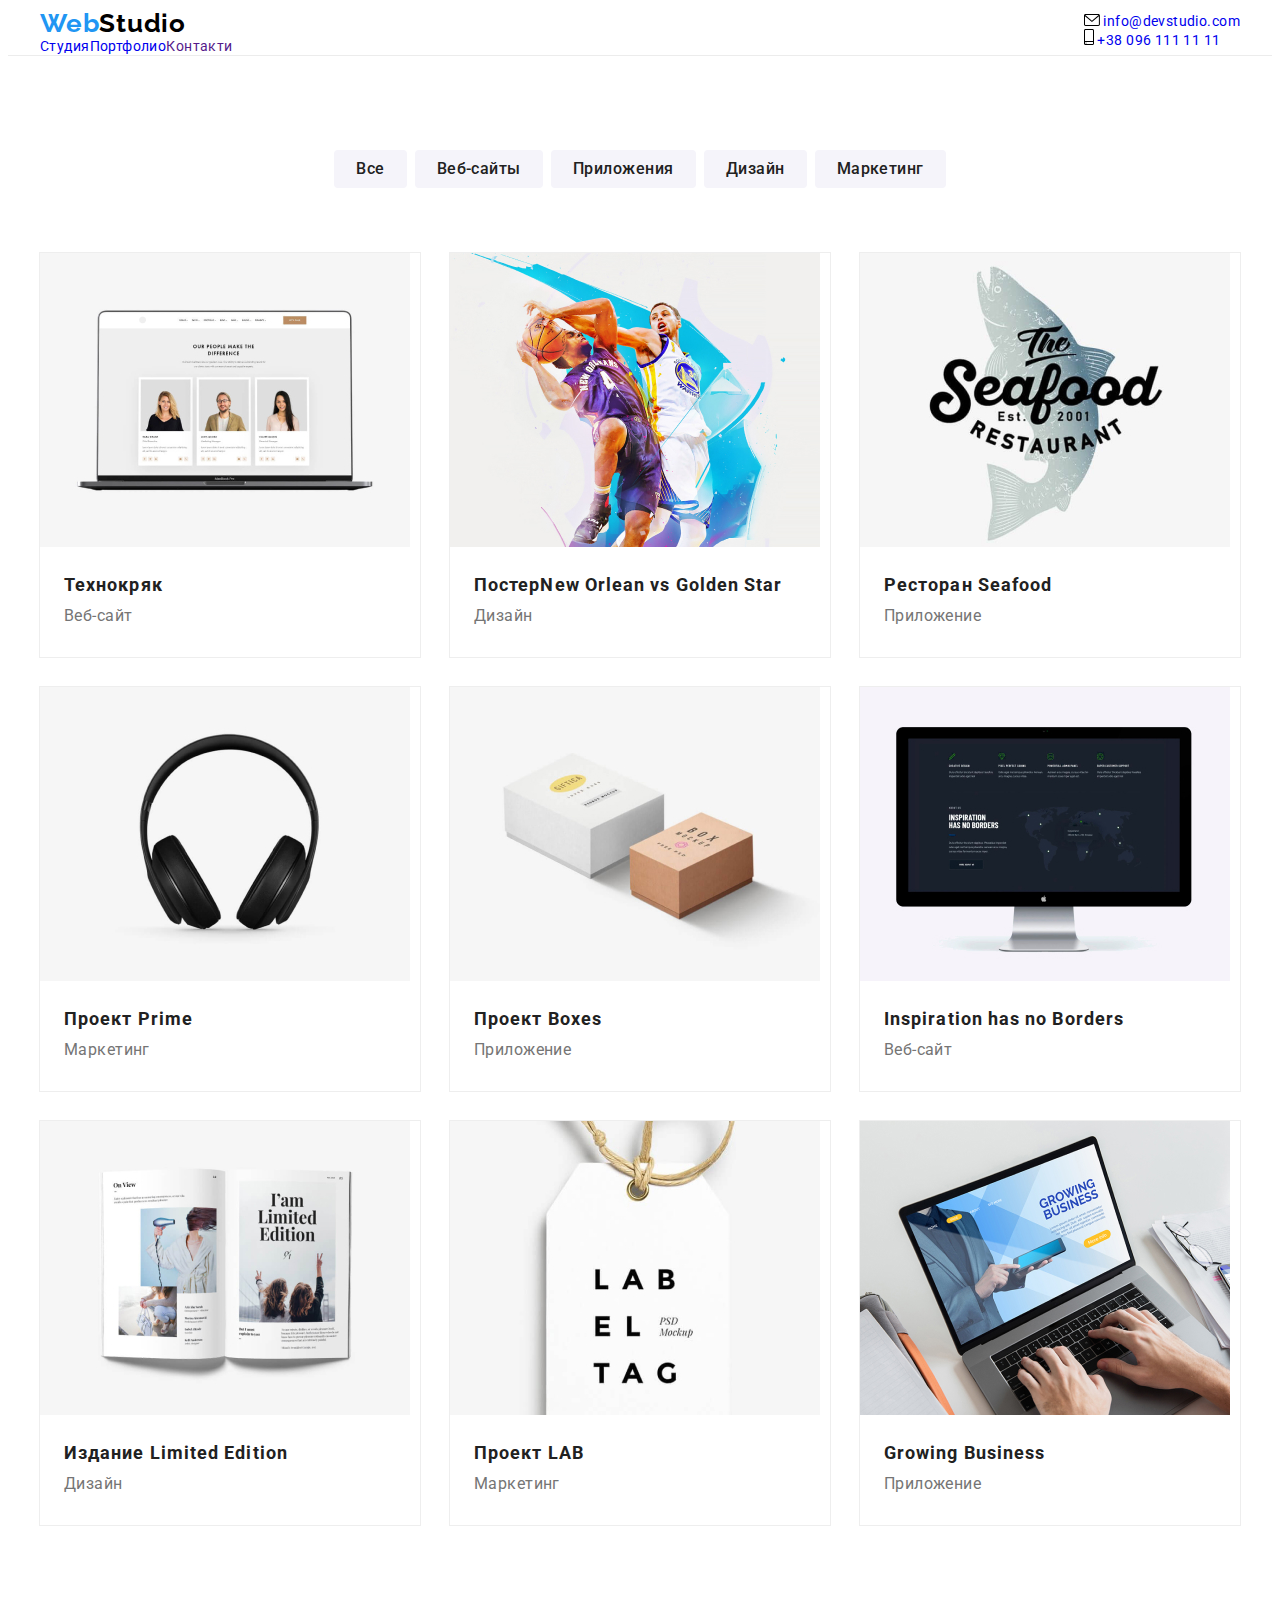
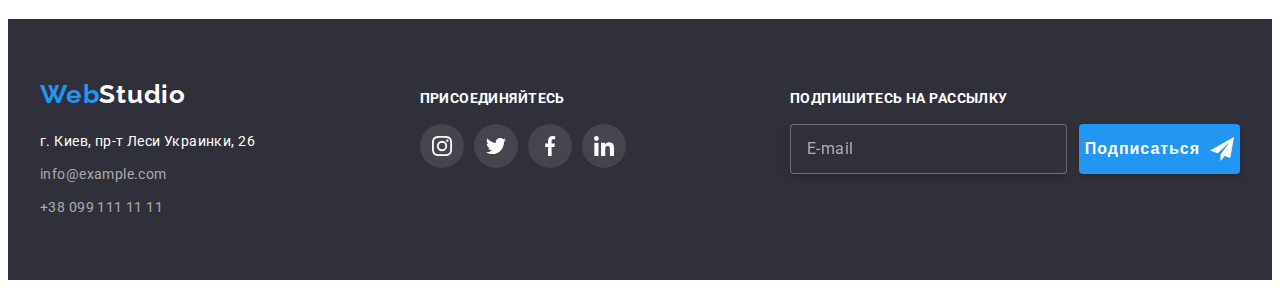
==== commit 4020f963: "," ====
--- a/portfolio.html
+++ b/portfolio.html
@@ -107,8 +107,6 @@
                   <img
                     src="./images/portfolio/tehnokriak.jpg"
                     alt="Технокряк"
-                    height="294"
-                    width="370"
                   />
                   <p class="portfolio-overlay-text">
                     Технокряк это современная площадка распространения
@@ -129,8 +127,6 @@
                   <img
                     src="./images/portfolio/poster.jpg"
                     alt="Постер New Orlean vs Golden Star"
-                    height="294"
-                    width="370"
                   />
                   <p class="portfolio-overlay-text">
                     Технокряк это современная площадка распространения
@@ -153,8 +149,6 @@
                   <img
                     src="./images/portfolio/restaurant-seafood.jpg"
                     alt="Ресторан Seafood"
-                    height="294"
-                    width="370"
                   />
                   <p class="portfolio-overlay-text">
                     Технокряк это современная площадка распространения
@@ -177,8 +171,6 @@
                   <img
                     src="./images/portfolio/project-prime.jpg"
                     alt="Проект Prime"
-                    height="294"
-                    width="370"
                   />
                   <p class="portfolio-overlay-text">
                     Технокряк это современная площадка распространения
@@ -201,8 +193,6 @@
                   <img
                     src="images/portfolio/projact-box.jpg"
                     alt="Проект Boxes"
-                    height="294"
-                    width="370"
                   />
                   <p class="portfolio-overlay-text">
                     Технокряк это современная площадка распространения
@@ -225,8 +215,6 @@
                   <img
                     src="./images/portfolio/inspiration.jpg"
                     alt="Inspiration has no Borders"
-                    height="294"
-                    width="370"
                   />
                   <p class="portfolio-overlay-text">
                     Технокряк это современная площадка распространения
@@ -249,8 +237,6 @@
                   <img
                     src="./images/portfolio/limited-edition.jpg"
                     alt="Издание Limited Edition"
-                    height="294"
-                    width="370"
                   />
                   <p class="portfolio-overlay-text">
                     Технокряк это современная площадка распространения
@@ -273,8 +259,6 @@
                   <img
                     src="./images/portfolio/project-lab.jpg"
                     alt="Проект LAB"
-                    height="294"
-                    width="370"
                   />
                   <p class="portfolio-overlay-text">
                     Технокряк это современная площадка распространения
@@ -297,8 +281,6 @@
                   <img
                     src="./images/portfolio/growing-business.jpg"
                     alt="Growing Business"
-                    height="294"
-                    width="370"
                   />
                   <p class="portfolio-overlay-text">
                     Технокряк это современная площадка распространения
--- a/css/main.min.css
+++ b/css/main.min.css
@@ -1,2 +1,2 @@
-.visually-hidden{position:absolute !important;clip:rect(1px 1px 1px 1px);clip:rect(1px, 1px, 1px, 1px);padding:0 !important;border:0 !important;height:1px !important;width:1px !important;overflow:hidden}body{color:#212121;font-family:'Roboto', sans-serif;font-size:14px;font-weight:400;line-height:1.12;letter-spacing:.03em}body.modal-open{overflow:hidden}.list{padding:0;margin:0;list-style:none}.link{text-decoration:none}img{display:block;max-width:100%;height:auto}.container{width:100%;padding:0 15px;margin:0 auto;outline:springgreen}@media screen and (min-width: 480px){.container{width:480px}}@media screen and (min-width: 768px){.container{width:768px}}@media screen and (min-width: 1200px){.container{width:1200px}}.container.page-header{display:flex;justify-content:space-between;align-items:center}@media screen and (min-width: 768px){.footer .container{display:flex;flex-wrap:wrap;align-items:baseline;justify-content:space-around}}@media screen and (min-width: 1200px){.footer .container{align-items:baseline;justify-content:space-between}}.logo{padding-top:16px;padding-bottom:16px;color:#2196f3;font-family:'Raleway', sans-serif;font-weight:700;font-size:24px;line-height:1.167;letter-spacing:0.03em;text-decoration:none;transition:color 250ms cubic-bezier(0.4, 0, 0.2, 1)}@media screen and (min-width: 768px){.logo{padding-top:26px;padding-bottom:26px}}@media screen and (min-width: 1200px){.logo{padding-top:24px;padding-bottom:25px;font-size:26px;line-height:1.192}}.logo:hover,.logo:focus{color:#2196f3}.header-studio{color:#000}.footer-studio{color:#fff}.button{display:block;margin-left:auto;margin-right:auto;padding:10px 32px;color:#212121;background-color:#f5f4fa;font-family:inherit;font-weight:500;font-size:16px;line-height:1.63;align-items:center;letter-spacing:0.03em;text-decoration:none;border:0px;border-radius:4px;cursor:pointer}.button:hover,.button:focus{color:#fff;background-color:#2196f3}.button.primary{color:#fff;background-color:#2196f3;box-shadow:0px 4px 4px rgba(0,0,0,0.15);font-weight:700;line-height:1.88;letter-spacing:0.06em;transition:background-color 250ms cubic-bezier(0.4, 0, 0.2, 1)}.button.primary:hover,.button.primary:focus{background-color:#188ce8}.button.secondary{padding:6px 22px;width:100%;margin-bottom:15px;color:#212121;background-color:#f5f4fa;transition-property:color, background-color, box-shadow;transition-duration:250ms;transition-timing-function:cubic-bezier(0.4, 0, 0.2, 1)}.button.secondary:hover,.button.secondary:focus{color:#fff;background-color:#2196f3;box-shadow:0px 3px 1px rgba(0,0,0,0.1),0px 1px 2px rgba(0,0,0,0.08),0px 2px 2px rgba(0,0,0,0.12)}.mobile-menu-btn{display:inline-flex;margin:0;padding:0;border:none;background-color:transparent}.mobile-menu-btn:hover,.mobile-menu-btn:focus{color:#2196f3}@media screen and (min-width: 768px){.mobile-menu-btn{display:none}}.mobile-menu-btn-close{position:absolute;top:8px;right:15px;display:flex;justify-content:center;align-items:center;width:40px;height:40px;background:#fff;border:none}@media screen and (min-width: 768px){.mobile-menu-btn-close{display:none}}.mobile-menu-btn-close:hover,.mobile-menu-btn-close:focus{color:#2196f3;transition:fill 250ms cubic-bezier(0.4, 0, 0.2, 1)}.icon-menu,.icon-cross{fill:currentColor}.socnetworks{display:flex;justify-content:center}.socnetworks li{width:44px;height:44px;padding:0;margin:0}.team .socnetworks{padding:16px 32px 30px}.soclink{display:flex;justify-content:center;align-items:center;width:100%;height:100%;padding:0;margin:0;color:#afb1b8;border-radius:50%;transition:background-color 250ms cubic-bezier(0.4, 0, 0.2, 1),color 250ms cubic-bezier(0.4, 0, 0.2, 1)}.soclink-icon{width:20px;height:20px;fill:currentColor}.soclink:hover,.soclink:focus{color:#fff;background-color:#2196f3;outline:none}.socnetworks li+li{margin-left:10px}.portfolio{padding-top:60px;padding-bottom:60px}@media screen and (min-width: 1200px){.portfolio{padding-top:94px;padding-bottom:94px}}.navigation{display:flex;flex-wrap:wrap;margin-bottom:40px}@media screen and (min-width: 1200px){.navigation{margin-bottom:30px}}@media screen and (min-width: 1200px){.navigation{display:flex;justify-content:center;align-items:start;margin-bottom:50px}}.navigation .item:not(:last-child){margin-right:8px}@media screen and (min-width: 1200px){.portfolio-list{display:flex;flex-wrap:wrap;margin:-15px}.portfolio-item{flex-basis:calc(100% / 3 - 30px);margin:15px;background-color:#fff;outline:1px solid #eee}.portfolio-text{padding:20px 24px}.portfolio-title{margin-top:0px;margin-bottom:4px;color:#212121;font-weight:700;font-size:18px;line-height:2;letter-spacing:0.06em}.portfolio-type{margin:0px;color:#757575;font-size:16px}}.portfolio-link{display:block;margin:0;text-decoration:none;transition-property:box-shadow, transform;transition-duration:250ms;transition-timing-function:cubic-bezier(0.4, 0, 0.2, 1)}.portfolio-link:hover,.portfolio-link:focus{box-shadow:0px 1px 1px rgba(0,0,0,0.12),0px 4px 4px rgba(0,0,0,0.06),1px 4px 6px rgba(0,0,0,0.16)}.portfolio-overlay{position:relative;overflow:hidden}.portfolio-overlay-text{position:absolute;top:0px;left:0px;margin:0;padding:63px 24px;width:100%;height:100%;color:#fff;background-color:rgba(33,150,243,0.9);font-weight:400;font-size:18px;line-height:1.556;letter-spacing:0.03em;opacity:0;transform:translatey(100%);transition:transform 250ms cubic-bezier(0.4, 0, 0.2, 1),opacity 250ms cubic-bezier(0.4, 0, 0.2, 1)}.portfolio-link:hover .portfolio-overlay-text,.portfolio-link:focus .portfolio-overlay-text{opacity:1;transform:translatey(0)}.hero{text-align:center;padding-top:118px;padding-bottom:118px;max-width:768px;max-height:400px;background-color:#2f303a;background-repeat:no-repeat;background-position:center;background-size:cover;background-image:linear-gradient(to right, rgba(47,48,58,0.4), rgba(47,48,58,0.4)),url(../images/maine/hero/hero-mob.jpg)}@media screen and (min-device-pixel-ratio: 2), screen and (min-resolution: 192dpi), screen and (min-resolution: 2dppx){.hero{background-image:linear-gradient(to right, rgba(47,48,58,0.4), rgba(47,48,58,0.4)),url(../images/maine/hero/hero-mob@2x.jpg)}}.hero-title{color:#fff;font-weight:900;font-size:26px;line-height:1.615;letter-spacing:0.06em;margin-bottom:30px}@media screen and (min-width: 768px){.hero{max-width:1600px;background-image:linear-gradient(to right, rgba(47,48,58,0.4), rgba(47,48,58,0.4)),url(../images/maine/hero/hero-tablet.jpg)}}@media screen and (min-width: 768px) and (min-device-pixel-ratio: 2), screen and (min-width: 768px) and (min-resolution: 192dpi), screen and (min-width: 768px) and (min-resolution: 2dppx){.hero{background-image:linear-gradient(to right, rgba(47,48,58,0.4), rgba(47,48,58,0.4)),url(../images/maine/hero/hero-tablet@2x.jpg)}}@media screen and (min-width: 1200px){.hero{max-height:600px;padding-top:200px;padding-bottom:200px;background-image:linear-gradient(to right, rgba(47,48,58,0.4), rgba(47,48,58,0.4)),url(../images/maine/hero/hero-desktop.jpg)}}@media screen and (min-width: 1200px) and (min-device-pixel-ratio: 2), screen and (min-width: 1200px) and (min-resolution: 192dpi), screen and (min-width: 1200px) and (min-resolution: 2dppx){.hero{background-image:linear-gradient(to right, rgba(47,48,58,0.4), rgba(47,48,58,0.4)),url(../images/maine/hero/hero-desktop@2x.jpg)}}@media screen and (min-width: 1200px){.hero-title{font-size:44px;line-height:1.364;letter-spacing:0.06em;margin-top:0}}.benefits{padding-top:60px;padding-bottom:60px}.benefits-div-icon{display:flex;justify-content:center;align-items:center;margin-bottom:30px;max-width:450px;height:120px;background-color:#f5f4fa}.benefits-list__title{margin-bottom:10px;text-align:center;font-weight:700;font-size:14px;line-height:1.714;letter-spacing:0.03em;text-transform:uppercase;margin-bottom:10px}.benefits-text{margin:0;color:#757575;line-height:1.71}.benefits__item:not(:last-child){margin-bottom:30px}@media screen and (min-width: 768px) and (max-width: 1200px){.benefits-list{display:flex;flex-wrap:wrap;margin:-15px}.benefits__item{margin:15px;flex-basis:calc(100% / 2 - 30px)}.benefits-list__title{text-align:left}.benefits__item:not(:last-child){margin-bottom:15px}}@media screen and (min-width: 1200px){.benefits{padding-top:94px;padding-bottom:94px}.benefits-list{display:flex}.benefits-list{display:flex;margin:-15px}.benefits__item{margin:15px;flex-basis:calc((100% - 120px) / 4)}.benefits-list__title{text-align:left}}@media screen and (max-width: 1199px){.job{display:none}}@media screen and (min-width: 1200px){.job{padding-bottom:94px}.job-list{display:flex}.job-link{text-decoration:none}.job-item{margin:0px}.job-list .job-item+.job-item{margin-left:30px}.job h2,.team h2,.clients h2{font-weight:700;font-size:36px;line-height:1.167;text-align:center;margin-top:0px;margin-bottom:50px}.job img,.team img,.portfolio img{display:block}.job-thumb{position:relative}.job-text{position:absolute;height:auto;width:100%;margin:0;bottom:0;color:#fff;background:rgba(47,48,58,0.8);font-weight:700;font-size:14px;line-height:1.143;text-align:center;text-transform:uppercase;padding:27px 0}}.team{padding-top:60px;padding-bottom:60px;background-color:#f5f4fa}.team h2{margin-bottom:30px;text-align:center}.team .item{margin-bottom:30px;background-color:#fff;box-shadow:0px 1px 3px rgba(0,0,0,0.12),0px 1px 1px rgba(0,0,0,0.14),0px 2px 1px rgba(0,0,0,0.2);border-radius:0px 0px 4px 4px}.team-link{color:#212121;text-decoration:none;outline:none}.team img{margin:0 auto 30px}.team h3{font-weight:500;font-size:16px;line-height:1.188;text-align:center;margin-top:0px;margin-bottom:10px}.team p{color:#757575;font-weight:400;font-size:16px;line-height:1.188;text-align:center;margin-top:0px}@media screen and (min-width: 768px){.team__list{display:flex;flex-wrap:wrap;margin:-15px}.team .item{margin:15px;flex-basis:calc(100% / 2 - 30px)}}@media screen and (min-width: 1200px){.team{padding-top:94px;padding-bottom:94px}.team__list{display:flex;margin:-15px}.team .item{margin:15px;flex-basis:calc(100% / 4 - 60px)}}.clients{padding-top:60px;padding-bottom:60px}.clients h2{margin-top:0;margin-bottom:30px;text-align:center}.clients-list{display:flex;flex-wrap:wrap;margin:-15px}.clients .item{margin:15px;flex-basis:calc((100% - 60px) / 2);height:90px}@media screen and (min-width: 768px){.clients .item{flex-basis:calc((100% - 90px) / 3)}}@media screen and (min-width: 1200px){.clients{padding-top:94px;padding-bottom:94px}.clients .item{flex-basis:calc((100% - 180px) / 6)}}.clients .link{display:flex;justify-content:center;align-items:center;width:100%;height:100%;color:#afb1b8;border:1px solid #afb1b8;box-sizing:border-box;border-radius:4px;transition:border 250ms cubic-bezier(0.4, 0, 0.2, 1),color 250ms cubic-bezier(0.4, 0, 0.2, 1)}.clients .link:hover,.clients .link:focus{color:#2196f3;border:1px solid #2196f3}.clients-icon{fill:currentColor}.icon-logo-1{width:44.27px;height:49.23px}.icon-logo-2{width:40px;height:52px}.icon-logo-3{width:41px;height:42.6px}.icon-logo-4{width:79.66px;height:42.02px}.icon-logo-5{width:59px;height:47px}.icon-logo-6{width:88.48px;height:45.44px}.footer{background-color:#2f303a;text-align:center;padding-top:60px;padding-bottom:60px}@media screen and (min-width: 1200px){.footer{text-align:left}}.footer-logo-address>.logo{display:block;padding-top:0;padding-bottom:20px}.footer .link{margin-bottom:9px;display:inline-block;line-height:1.714}.footer .tel{margin-bottom:60px}@media screen and (min-width: 1200px){.footer .tel{margin-bottom:0px}}.footer-address>.link{color:#fff;font-style:normal;text-decoration:none}.footer .basement .mail,.footer .basement .tel{color:#ffffff99;text-decoration:none}.footer b{display:block;margin-bottom:20px;font-weight:700;font-size:14px;line-height:1.142px;letter-spacing:0.03em;text-transform:uppercase;color:#fff}@media screen and (min-width: 1200px){.footer b{margin-bottom:25px}}.footer .socnetworks{margin:0;padding-bottom:60px}@media screen and (min-width: 1200px){.footer .socnetworks{padding:0}}.footer .soclink{color:#fff;background:rgba(255,255,255,0.1);transition:background-color 250ms cubic-bezier(0.4, 0, 0.2, 1),box-shadow 250ms cubic-bezier(0.4, 0, 0.2, 1)}.footer .soclink:hover,.footer .soclink:focus{background-color:#2196f3;outline:none}.footer .soclink-icon{fill:#fff}.footer-form-email{margin-bottom:20px;padding:0;padding-left:16px;width:100%;height:50px;font-family:Roboto;font-style:normal;font-weight:400px;font-size:16px;line-height:1.185px;letter-spacing:0.03em;color:whitesmoke;background:#2f303a;border:1px solid rgba(255,255,255,0.3);box-sizing:border-box;filter:drop-shadow(0px 4px 4px rgba(0,0,0,0.15));border-radius:4px}.footer-form-email::placeholder{color:rgba(255,255,255,0.6)}@media screen and (min-width: 768px){.footer-sign-up{width:450px}}@media screen and (min-width: 1200px){.footer-form .sign-up{display:flex}}.footer-sign-up-bth{display:flex;margin:0 auto;align-items:center;justify-content:center;width:200px;height:50px;font-weight:700;font-size:16px;line-height:1.875px;letter-spacing:0.06em;color:#fff;background:#2196f3;box-shadow:0px 4px 4px rgba(0,0,0,0.15);border-radius:4px;background-origin:border-box;border:transparent;cursor:pointer}@media screen and (min-width: 1200px){.footer-sign-up-bth{margin-left:12px}}.sign-up-icon{margin-left:10px;fill:#fff}.backdrop{position:fixed;width:100vw;height:100vh;top:0;left:0;background-color:rgba(0,0,0,0.2);opacity:1;transition:opacity 250ms cubic-bezier(0.4, 0, 0.2, 1),visibility 250ms cubic-bezier(0.4, 0, 0.2, 1)}.modal{padding:40px;position:absolute;top:50%;left:50%;transform:translate(-50%, -50%);width:528px;height:581px;background:#fff;box-shadow:0px 1px 3px rgba(0,0,0,0.12),0px 1px 1px rgba(0,0,0,0.14),0px 2px 1px rgba(0,0,0,0.2);border-radius:4px;transition:transform 250ms cubic-bezier(0.4, 0, 0.2, 1);transform:translate(-50%, -50%) rotate(1turn)}@media screen and (max-width: 1199px){.modal{height:95%;max-height:609px;overflow:scroll;width:100%;max-width:450px}}.backdrop.is-hidden .modal{transform:translate(-50%, -50%) rotate(0deg)}.backdrop.is-hidden{opacity:0;visibility:hidden;pointer-events:none}.btn-modal-close{position:absolute;top:8px;right:8px;display:flex;justify-content:center;align-items:center;width:30px;height:30px;border-radius:50%;background:#fff;border:1px solid rgba(0,0,0,0.1);box-sizing:border-box;cursor:pointer}.btn-modal-close:hover,.btn-modal-close:focus{color:#2196f3;transition:color 250ms cubic-bezier(0.4, 0, 0.2, 1)}.icon-close{fill:#000}.modal-form{display:flex;flex-direction:column}.modal-form-text{margin-top:0;margin-bottom:12px;font-weight:700;font-size:20px;line-height:1.15;text-align:center;letter-spacing:0.03em;color:#212121}@media screen and (max-width: 1199px){.modal-form-text{font-weight:20px;line-height:1.5}}.name-label,.tel-label,.email-label,.comment-label{display:inline-block;margin-bottom:4px;font-weight:400;font-size:12px;line-height:1.167;letter-spacing:0.01em;color:#757575}.name-input,.tel-input,.email-input{width:100%;height:40px;padding-left:42px;border:1px solid rgba(33,33,33,0.2);box-sizing:border-box;border-radius:4px}.comment-input{display:block;width:100%;height:120px;padding-left:16px;padding-top:12px;border:1px solid rgba(33,33,33,0.2);box-sizing:border-box;border-radius:4px;resize:none}.name-input:focus,.tel-input:focus,.email-input:focus,.comment-input:focus{border:1px solid #2196f3;box-sizing:border-box;border-radius:4px;outline:none;transition:border 250ms cubic-bezier(0.4, 0, 0.2, 1)}.button-form-send{display:flex;justify-content:center;align-items:center;margin-left:auto;margin-right:auto;width:200px;height:50px;font-family:Roboto;font-style:normal;font-weight:700;font-size:16px;line-height:1.875;letter-spacing:0.06em;color:#fff;background:#2196f3;box-shadow:0px 4px 4px rgba(0,0,0,0.15);border-radius:4px;cursor:pointer;background-origin:border-box;border:transparent}.button-form-send:focus{background:#188ce8;background-origin:border-box;border:transparent}div.relative{position:relative}.modal-form .name-icon,.modal-form .tel-icon,.modal-form .email-icon{position:absolute;top:50%;left:12px;transform:translateY(-50%)}.modal-form input:focus ~ svg{fill:#2196f3;transition:fill 250ms cubic-bezier(0.4, 0, 0.2, 1)}.checkbox0{position:absolute;appearance:none;-moz-appearance:none;-webkit-appearance:none}.checkbox-label0{margin-left:23px;display:block;font-weight:400;font-size:14px;line-height:1.714;letter-spacing:0.03em;color:#757575}@media screen and (max-width: 1199px){.checkbox-label0{font-size:12px;line-height:1.167}}.checkbox-label0::after{position:absolute;top:50%;left:1px;transform:translateY(-50%);content:'';display:inline-block;width:16px;height:15px;border-radius:2px;background-image:url(../images/maine/icon-empty.svg);background-origin:border-box}.exept-form-field0{position:relative;display:flex;justify-content:center;align-items:center;margin-bottom:30px}.exept-form-field0 a{color:#2196f3}.comment-form-field{margin-bottom:20px}.exept0{margin-left:4px}@media screen and (max-width: 1199px){.exept0{font-size:12px;line-height:1.167}}.checkbox0:checked+.checkbox-label0::after{background-image:url(../images/maine/icon-check.svg);background-origin:border-box;border-radius:2px;transition:fill 250ms cubic-bezier(0.4, 0, 0.2, 1)}.name-form-field,.tel-form-field,.email-form-field{margin-bottom:10px}.mobile-menu-container{position:absolute;display:none;background-color:#fff;padding-left:40px;padding-top:48px;padding-bottom:48px;max-width:480px;height:796px;border:2px solid turquoise;color:#212121;font-family:Roboto;font-weight:500;font-size:40px;line-height:1.175;letter-spacing:0.02em}.mobile-menu-container.is-open{display:block;position:absolute;top:0.1px}@media screen and (min-width: 768px){.mobile-menu-container{border:2px solid rebeccapurple;display:flex;position:static;align-items:center;justify-content:space-between;padding:0;margin:0;min-width:619px;height:100%;font-weight:500;font-size:14px;line-height:1.143}}@media screen and (min-width: 1200px){.mobile-menu-container{border:2px solid red;min-width:1040px}}.site-nav{display:flex;justify-content:space-between}.site-nav-list{margin-bottom:302px}@media screen and (min-width: 768px){.site-nav-list{margin-bottom:0;margin-left:88px;display:flex;justify-content:space-between}}@media screen and (min-width: 1200px){.site-nav-list{margin-left:93px}}.site-nav-list .link{display:block;color:#212121;text-decoration:none}.site-nav-list .link:hover,.site-nav-list .link:hover{color:#2196f3}@media screen and (min-width: 768px){.site-nav-list .link{padding-top:32px;padding-bottom:32px}}.site-nav-list__item:not(:last-child){margin-bottom:32px}@media screen and (min-width: 768px){.site-nav-list__item:not(:last-child){margin-bottom:0;margin-right:50px}}.header-contact__icon--mail,.header-contact__icon--tel{display:none;fill:currentColor}@media screen and (min-width: 768px){.header-contact__icon--mail,.header-contact__icon--tel{display:inline-flex;align-items:center;justify-content:center;margin-right:8px}}.header-contact{display:flex;flex-direction:column-reverse;margin-bottom:64px}@media screen and (min-width: 768px){.header-contact{margin:0;flex-direction:column}.header-contact .header-contact__item--mail{margin-bottom:10px}}@media screen and (min-width: 1200px){.header-contact{flex-direction:row}.header-contact .header-contact__item--mail{margin-bottom:0px}}.header-contact__link--tel{color:#2196f3;font-size:34px;line-height:1.176;text-decoration:none}.header-contact__link--tel:hover,.header-contact__link--tel:focus{color:#2196f3}@media screen and (min-width: 1200px){.header-contact__link--tel{display:flex;align-items:center;justify-content:center;margin-left:30px}}.header-contact__link--mail{color:#757575;font-size:24px;line-height:1.167;text-decoration:none}.header-contact__link--mail:hover,.header-contact__link--mail:focus{color:#2196f3}@media screen and (min-width: 1200px){.header-contact__link--mail{display:flex;align-items:center;justify-content:center}}@media screen and (min-width: 768px){.header-contact__link--mail,.header-contact__link--tel{display:flex;color:#757575;font-weight:500;font-size:12px;line-height:1.167}}@media screen and (min-width: 1200px){.header-contact__link--mail,.header-contact__link--tel{font-size:14px;line-height:1.13}}.mobile-menu-soclink-list{display:flex}@media screen and (min-width: 768px){.mobile-menu-soclink-list{display:none}}.mobile-menu-soclink-link{position:relative;display:block;margin-right:10px;padding-right:10px;color:#2196f3;font-size:18px;line-height:1.222;text-decoration:none}.mobile-menu-soclink-link::after{position:absolute;content:'';top:0;right:0;display:block;height:22px;width:1px;background-color:#757575}.site-nav-list__item .current{position:relative;display:block;color:#2196f3}.site-nav-list__item .current::after{position:absolute;content:'';bottom:0;left:0;display:block;height:4px;width:100%;background-color:#2196f3;border-radius:2px;align-self:flex-end}@media screen and (max-width: 767px){.site-nav-list__item .current::after{display:none}}.mobile-menu-soclink-link--Linkedin::after{display:none}.icon-menu,.icon-cross{fill:currentColor}@media screen and (min-width: 768px){.header-contact__icon--mail{width:14px;height:10px}}@media screen and (min-width: 1200px){.header-contact__icon--mail{width:16px;height:12px}}@media screen and (min-width: 768px){.header-contact__icon--tel{width:10px;height:14px}}@media screen and (min-width: 1200px){.header-contact__icon--tel{width:10px;height:16px}}.header{border-bottom-width:1px;border-bottom-style:solid;border-bottom-color:#ececec}
+.visually-hidden{position:absolute !important;clip:rect(1px 1px 1px 1px);clip:rect(1px, 1px, 1px, 1px);padding:0 !important;border:0 !important;height:1px !important;width:1px !important;overflow:hidden}body{color:#212121;font-family:'Roboto', sans-serif;font-size:14px;font-weight:400;line-height:1.12;letter-spacing:.03em}body.modal-open{overflow:hidden}.list{padding:0;margin:0;list-style:none}.link{text-decoration:none}img{display:block;max-width:100%;height:auto}.container{width:100%;padding:0 15px;margin:0 auto;outline:springgreen}@media screen and (min-width: 480px){.container{width:480px}}@media screen and (min-width: 768px){.container{width:768px}}@media screen and (min-width: 1200px){.container{width:1200px}}.container.page-header{display:flex;justify-content:space-between;align-items:center}@media screen and (min-width: 768px){.footer .container{display:flex;flex-wrap:wrap;align-items:baseline;justify-content:space-around}}@media screen and (min-width: 1200px){.footer .container{align-items:baseline;justify-content:space-between}}.logo{padding-top:16px;padding-bottom:16px;color:#2196f3;font-family:'Raleway', sans-serif;font-weight:700;font-size:24px;line-height:1.167;letter-spacing:0.03em;text-decoration:none;transition:color 250ms cubic-bezier(0.4, 0, 0.2, 1)}@media screen and (min-width: 768px){.logo{padding-top:26px;padding-bottom:26px}}@media screen and (min-width: 1200px){.logo{padding-top:24px;padding-bottom:25px;font-size:26px;line-height:1.192}}.logo:hover,.logo:focus{color:#2196f3}.header-studio{color:#000}.footer-studio{color:#fff}.button{display:block;margin-left:auto;margin-right:auto;padding:10px 32px;color:#212121;background-color:#f5f4fa;font-family:inherit;font-weight:500;font-size:16px;line-height:1.63;align-items:center;letter-spacing:0.03em;text-decoration:none;border:0px;border-radius:4px;cursor:pointer}.button:hover,.button:focus{color:#fff;background-color:#2196f3}.button.primary{color:#fff;background-color:#2196f3;box-shadow:0px 4px 4px rgba(0,0,0,0.15);font-weight:700;line-height:1.88;letter-spacing:0.06em;transition:background-color 250ms cubic-bezier(0.4, 0, 0.2, 1)}.button.primary:hover,.button.primary:focus{background-color:#188ce8}.button.secondary{padding:6px 22px;width:100%;margin-bottom:15px;color:#212121;background-color:#f5f4fa;transition-property:color, background-color, box-shadow;transition-duration:250ms;transition-timing-function:cubic-bezier(0.4, 0, 0.2, 1)}.button.secondary:hover,.button.secondary:focus{color:#fff;background-color:#2196f3;box-shadow:0px 3px 1px rgba(0,0,0,0.1),0px 1px 2px rgba(0,0,0,0.08),0px 2px 2px rgba(0,0,0,0.12)}.mobile-menu-btn{display:inline-flex;margin:0;padding:0;border:none;background-color:transparent}.mobile-menu-btn:hover,.mobile-menu-btn:focus{color:#2196f3}@media screen and (min-width: 768px){.mobile-menu-btn{display:none}}.mobile-menu-btn-close{position:absolute;top:8px;right:15px;display:flex;justify-content:center;align-items:center;width:40px;height:40px;background:#fff;border:none}@media screen and (min-width: 768px){.mobile-menu-btn-close{display:none}}.mobile-menu-btn-close:hover,.mobile-menu-btn-close:focus{color:#2196f3;transition:fill 250ms cubic-bezier(0.4, 0, 0.2, 1)}.icon-menu,.icon-cross{fill:currentColor}.socnetworks{display:flex;justify-content:center}.socnetworks li{width:44px;height:44px;padding:0;margin:0}.team .socnetworks{padding:16px 32px 30px}.soclink{display:flex;justify-content:center;align-items:center;width:100%;height:100%;padding:0;margin:0;color:#afb1b8;border-radius:50%;transition:background-color 250ms cubic-bezier(0.4, 0, 0.2, 1),color 250ms cubic-bezier(0.4, 0, 0.2, 1)}.soclink-icon{width:20px;height:20px;fill:currentColor}.soclink:hover,.soclink:focus{color:#fff;background-color:#2196f3;outline:none}.socnetworks li+li{margin-left:10px}.portfolio{padding-top:60px;padding-bottom:60px}@media screen and (min-width: 1200px){.portfolio{padding-top:94px;padding-bottom:94px}}.portfolio-item{width:405px;height:404px}.navigation{display:flex;flex-wrap:wrap;margin-bottom:40px}@media screen and (min-width: 1200px){.navigation{margin-bottom:30px}}@media screen and (min-width: 1200px){.navigation{display:flex;justify-content:center;align-items:start;margin-bottom:50px}}.navigation .item:not(:last-child){margin-right:8px}@media screen and (min-width: 1200px){.portfolio-list{display:flex;flex-wrap:wrap;margin:-15px}.portfolio-item{flex-basis:calc((100% - 90px) / 3);margin:15px;background-color:#fff;outline:1px solid #eee}.portfolio-text{padding:20px 24px}.portfolio-title{margin-top:0px;margin-bottom:4px;color:#212121;font-weight:700;font-size:18px;line-height:2;letter-spacing:0.06em}.portfolio-type{margin:0px;color:#757575;font-size:16px}}.portfolio-link{display:block;width:100%;margin:0;text-decoration:none;transition-property:box-shadow, transform;transition-duration:250ms;transition-timing-function:cubic-bezier(0.4, 0, 0.2, 1)}.portfolio-link:hover,.portfolio-link:focus{box-shadow:0px 1px 1px rgba(0,0,0,0.12),0px 4px 4px rgba(0,0,0,0.06),1px 4px 6px rgba(0,0,0,0.16)}.portfolio-overlay{position:relative;overflow:hidden}.portfolio-overlay-text{position:absolute;top:0px;left:0px;margin:0;padding:63px 24px;width:100%;height:100%;color:#fff;background-color:rgba(33,150,243,0.9);font-weight:400;font-size:18px;line-height:1.556;letter-spacing:0.03em;opacity:0;transform:translatey(100%);transition:transform 250ms cubic-bezier(0.4, 0, 0.2, 1),opacity 250ms cubic-bezier(0.4, 0, 0.2, 1)}.portfolio-link:hover .portfolio-overlay-text,.portfolio-link:focus .portfolio-overlay-text{opacity:1;transform:translatey(0)}.hero{text-align:center;padding-top:118px;padding-bottom:118px;max-width:768px;max-height:400px;background-color:#2f303a;background-repeat:no-repeat;background-position:center;background-size:cover;background-image:linear-gradient(to right, rgba(47,48,58,0.4), rgba(47,48,58,0.4)),url(../images/maine/hero/hero-mob.jpg)}@media screen and (min-device-pixel-ratio: 2), screen and (min-resolution: 192dpi), screen and (min-resolution: 2dppx){.hero{background-image:linear-gradient(to right, rgba(47,48,58,0.4), rgba(47,48,58,0.4)),url(../images/maine/hero/hero-mob@2x.jpg)}}.hero-title{color:#fff;font-weight:900;font-size:26px;line-height:1.615;letter-spacing:0.06em;margin-bottom:30px}@media screen and (min-width: 768px){.hero{max-width:1600px;background-image:linear-gradient(to right, rgba(47,48,58,0.4), rgba(47,48,58,0.4)),url(../images/maine/hero/hero-tablet.jpg)}}@media screen and (min-width: 768px) and (min-device-pixel-ratio: 2), screen and (min-width: 768px) and (min-resolution: 192dpi), screen and (min-width: 768px) and (min-resolution: 2dppx){.hero{background-image:linear-gradient(to right, rgba(47,48,58,0.4), rgba(47,48,58,0.4)),url(../images/maine/hero/hero-tablet@2x.jpg)}}@media screen and (min-width: 1200px){.hero{max-height:600px;padding-top:200px;padding-bottom:200px;background-image:linear-gradient(to right, rgba(47,48,58,0.4), rgba(47,48,58,0.4)),url(../images/maine/hero/hero-desktop.jpg)}}@media screen and (min-width: 1200px) and (min-device-pixel-ratio: 2), screen and (min-width: 1200px) and (min-resolution: 192dpi), screen and (min-width: 1200px) and (min-resolution: 2dppx){.hero{background-image:linear-gradient(to right, rgba(47,48,58,0.4), rgba(47,48,58,0.4)),url(../images/maine/hero/hero-desktop@2x.jpg)}}@media screen and (min-width: 1200px){.hero-title{font-size:44px;line-height:1.364;letter-spacing:0.06em;margin-top:0}}.benefits{padding-top:60px;padding-bottom:60px}.benefits-div-icon{display:flex;justify-content:center;align-items:center;margin-bottom:30px;max-width:450px;height:120px;background-color:#f5f4fa}.benefits-list__title{margin-bottom:10px;text-align:center;font-weight:700;font-size:14px;line-height:1.714;letter-spacing:0.03em;text-transform:uppercase;margin-bottom:10px}.benefits-text{margin:0;color:#757575;line-height:1.71}.benefits__item:not(:last-child){margin-bottom:30px}@media screen and (min-width: 768px) and (max-width: 1200px){.benefits-list{display:flex;flex-wrap:wrap;margin:-15px}.benefits__item{margin:15px;flex-basis:calc(100% / 2 - 30px)}.benefits-list__title{text-align:left}.benefits__item:not(:last-child){margin-bottom:15px}}@media screen and (min-width: 1200px){.benefits{padding-top:94px;padding-bottom:94px}.benefits-list{display:flex}.benefits-list{display:flex;margin:-15px}.benefits__item{margin:15px;flex-basis:calc((100% - 120px) / 4)}.benefits-list__title{text-align:left}}@media screen and (max-width: 1199px){.job{display:none}}@media screen and (min-width: 1200px){.job{padding-bottom:94px}.job-list{display:flex}.job-link{text-decoration:none}.job-item{margin:0px}.job-list .job-item+.job-item{margin-left:30px}.job h2,.team h2,.clients h2{font-weight:700;font-size:36px;line-height:1.167;text-align:center;margin-top:0px;margin-bottom:50px}.job img,.team img,.portfolio img{display:block}.job-thumb{position:relative}.job-text{position:absolute;height:auto;width:100%;margin:0;bottom:0;color:#fff;background:rgba(47,48,58,0.8);font-weight:700;font-size:14px;line-height:1.143;text-align:center;text-transform:uppercase;padding:27px 0}}.team{padding-top:60px;padding-bottom:60px;background-color:#f5f4fa}.team h2{margin-bottom:30px;text-align:center}.team .item{margin-bottom:30px;background-color:#fff;box-shadow:0px 1px 3px rgba(0,0,0,0.12),0px 1px 1px rgba(0,0,0,0.14),0px 2px 1px rgba(0,0,0,0.2);border-radius:0px 0px 4px 4px}.team-link{color:#212121;text-decoration:none;outline:none}.team img{margin:0 auto 30px}.team h3{font-weight:500;font-size:16px;line-height:1.188;text-align:center;margin-top:0px;margin-bottom:10px}.team p{color:#757575;font-weight:400;font-size:16px;line-height:1.188;text-align:center;margin-top:0px}@media screen and (min-width: 768px){.team__list{display:flex;flex-wrap:wrap;margin:-15px}.team .item{margin:15px;flex-basis:calc(100% / 2 - 30px)}}@media screen and (min-width: 1200px){.team{padding-top:94px;padding-bottom:94px}.team__list{display:flex;margin:-15px}.team .item{margin:15px;flex-basis:calc(100% / 4 - 60px)}}.clients{padding-top:60px;padding-bottom:60px}.clients h2{margin-top:0;margin-bottom:30px;text-align:center}.clients-list{display:flex;flex-wrap:wrap;margin:-15px}.clients .item{margin:15px;flex-basis:calc((100% - 60px) / 2);height:90px}@media screen and (min-width: 768px){.clients .item{flex-basis:calc((100% - 90px) / 3)}}@media screen and (min-width: 1200px){.clients{padding-top:94px;padding-bottom:94px}.clients .item{flex-basis:calc((100% - 180px) / 6)}}.clients .link{display:flex;justify-content:center;align-items:center;width:100%;height:100%;color:#afb1b8;border:1px solid #afb1b8;box-sizing:border-box;border-radius:4px;transition:border 250ms cubic-bezier(0.4, 0, 0.2, 1),color 250ms cubic-bezier(0.4, 0, 0.2, 1)}.clients .link:hover,.clients .link:focus{color:#2196f3;border:1px solid #2196f3}.clients-icon{fill:currentColor}.icon-logo-1{width:44.27px;height:49.23px}.icon-logo-2{width:40px;height:52px}.icon-logo-3{width:41px;height:42.6px}.icon-logo-4{width:79.66px;height:42.02px}.icon-logo-5{width:59px;height:47px}.icon-logo-6{width:88.48px;height:45.44px}.footer{background-color:#2f303a;text-align:center;padding-top:60px;padding-bottom:60px}@media screen and (min-width: 1200px){.footer{text-align:left}}.footer-logo-address>.logo{display:block;padding-top:0;padding-bottom:20px}.footer .link{margin-bottom:9px;display:inline-block;line-height:1.714}.footer .tel{margin-bottom:60px}@media screen and (min-width: 1200px){.footer .tel{margin-bottom:0px}}.footer-address>.link{color:#fff;font-style:normal;text-decoration:none}.footer .basement .mail,.footer .basement .tel{color:#ffffff99;text-decoration:none}.footer b{display:block;margin-bottom:20px;font-weight:700;font-size:14px;line-height:1.142px;letter-spacing:0.03em;text-transform:uppercase;color:#fff}@media screen and (min-width: 1200px){.footer b{margin-bottom:25px}}.footer .socnetworks{margin:0;padding-bottom:60px}@media screen and (min-width: 1200px){.footer .socnetworks{padding:0}}.footer .soclink{color:#fff;background:rgba(255,255,255,0.1);transition:background-color 250ms cubic-bezier(0.4, 0, 0.2, 1),box-shadow 250ms cubic-bezier(0.4, 0, 0.2, 1)}.footer .soclink:hover,.footer .soclink:focus{background-color:#2196f3;outline:none}.footer .soclink-icon{fill:#fff}.footer-form-email{margin-bottom:20px;padding:0;padding-left:16px;width:100%;height:50px;font-family:Roboto;font-style:normal;font-weight:400px;font-size:16px;line-height:1.185px;letter-spacing:0.03em;color:whitesmoke;background:#2f303a;border:1px solid rgba(255,255,255,0.3);box-sizing:border-box;filter:drop-shadow(0px 4px 4px rgba(0,0,0,0.15));border-radius:4px}.footer-form-email::placeholder{color:rgba(255,255,255,0.6)}@media screen and (min-width: 768px){.footer-sign-up{width:450px}}@media screen and (min-width: 1200px){.footer-form .sign-up{display:flex}}.footer-sign-up-bth{display:flex;margin:0 auto;align-items:center;justify-content:center;width:200px;height:50px;font-weight:700;font-size:16px;line-height:1.875px;letter-spacing:0.06em;color:#fff;background:#2196f3;box-shadow:0px 4px 4px rgba(0,0,0,0.15);border-radius:4px;background-origin:border-box;border:transparent;cursor:pointer}@media screen and (min-width: 1200px){.footer-sign-up-bth{margin-left:12px}}.sign-up-icon{margin-left:10px;fill:#fff}.backdrop{position:fixed;width:100vw;height:100vh;top:0;left:0;background-color:rgba(0,0,0,0.2);opacity:1;transition:opacity 250ms cubic-bezier(0.4, 0, 0.2, 1),visibility 250ms cubic-bezier(0.4, 0, 0.2, 1)}.modal{padding:40px;position:absolute;top:50%;left:50%;transform:translate(-50%, -50%);width:528px;height:581px;background:#fff;box-shadow:0px 1px 3px rgba(0,0,0,0.12),0px 1px 1px rgba(0,0,0,0.14),0px 2px 1px rgba(0,0,0,0.2);border-radius:4px;transition:transform 250ms cubic-bezier(0.4, 0, 0.2, 1);transform:translate(-50%, -50%) rotate(1turn)}@media screen and (max-width: 1199px){.modal{height:95%;max-height:609px;overflow:scroll;width:100%;max-width:450px}}.backdrop.is-hidden .modal{transform:translate(-50%, -50%) rotate(0deg)}.backdrop.is-hidden{opacity:0;visibility:hidden;pointer-events:none}.btn-modal-close{position:absolute;top:8px;right:8px;display:flex;justify-content:center;align-items:center;width:30px;height:30px;border-radius:50%;background:#fff;border:1px solid rgba(0,0,0,0.1);box-sizing:border-box;cursor:pointer}.btn-modal-close:hover,.btn-modal-close:focus{color:#2196f3;transition:color 250ms cubic-bezier(0.4, 0, 0.2, 1)}.icon-close{fill:#000}.modal-form{display:flex;flex-direction:column}.modal-form-text{margin-top:0;margin-bottom:12px;font-weight:700;font-size:20px;line-height:1.15;text-align:center;letter-spacing:0.03em;color:#212121}@media screen and (max-width: 1199px){.modal-form-text{font-weight:20px;line-height:1.5}}.name-label,.tel-label,.email-label,.comment-label{display:inline-block;margin-bottom:4px;font-weight:400;font-size:12px;line-height:1.167;letter-spacing:0.01em;color:#757575}.name-input,.tel-input,.email-input{width:100%;height:40px;padding-left:42px;border:1px solid rgba(33,33,33,0.2);box-sizing:border-box;border-radius:4px}.comment-input{display:block;width:100%;height:120px;padding-left:16px;padding-top:12px;border:1px solid rgba(33,33,33,0.2);box-sizing:border-box;border-radius:4px;resize:none}.name-input:focus,.tel-input:focus,.email-input:focus,.comment-input:focus{border:1px solid #2196f3;box-sizing:border-box;border-radius:4px;outline:none;transition:border 250ms cubic-bezier(0.4, 0, 0.2, 1)}.button-form-send{display:flex;justify-content:center;align-items:center;margin-left:auto;margin-right:auto;width:200px;height:50px;font-family:Roboto;font-style:normal;font-weight:700;font-size:16px;line-height:1.875;letter-spacing:0.06em;color:#fff;background:#2196f3;box-shadow:0px 4px 4px rgba(0,0,0,0.15);border-radius:4px;cursor:pointer;background-origin:border-box;border:transparent}.button-form-send:focus{background:#188ce8;background-origin:border-box;border:transparent}div.relative{position:relative}.modal-form .name-icon,.modal-form .tel-icon,.modal-form .email-icon{position:absolute;top:50%;left:12px;transform:translateY(-50%)}.modal-form input:focus ~ svg{fill:#2196f3;transition:fill 250ms cubic-bezier(0.4, 0, 0.2, 1)}.checkbox0{position:absolute;appearance:none;-moz-appearance:none;-webkit-appearance:none}.checkbox-label0{margin-left:23px;display:block;font-weight:400;font-size:14px;line-height:1.714;letter-spacing:0.03em;color:#757575}@media screen and (max-width: 1199px){.checkbox-label0{font-size:12px;line-height:1.167}}.checkbox-label0::after{position:absolute;top:50%;left:1px;transform:translateY(-50%);content:'';display:inline-block;width:16px;height:15px;border-radius:2px;background-image:url(../images/maine/icon-empty.svg);background-origin:border-box}.exept-form-field0{position:relative;display:flex;justify-content:center;align-items:center;margin-bottom:30px}.exept-form-field0 a{color:#2196f3}.comment-form-field{margin-bottom:20px}.exept0{margin-left:4px}@media screen and (max-width: 1199px){.exept0{font-size:12px;line-height:1.167}}.checkbox0:checked+.checkbox-label0::after{background-image:url(../images/maine/icon-check.svg);background-origin:border-box;border-radius:2px;transition:fill 250ms cubic-bezier(0.4, 0, 0.2, 1)}.name-form-field,.tel-form-field,.email-form-field{margin-bottom:10px}.mobile-menu-container{position:absolute;display:none;background-color:#fff;padding-left:40px;padding-top:48px;padding-bottom:48px;max-width:480px;height:796px;border:2px solid turquoise;color:#212121;font-family:Roboto;font-weight:500;font-size:40px;line-height:1.175;letter-spacing:0.02em}.mobile-menu-container.is-open{display:block;position:absolute;top:0.1px}@media screen and (min-width: 768px){.mobile-menu-container{border:2px solid rebeccapurple;display:flex;position:static;align-items:center;justify-content:space-between;padding:0;margin:0;min-width:619px;height:100%;font-weight:500;font-size:14px;line-height:1.143}}@media screen and (min-width: 1200px){.mobile-menu-container{border:2px solid red;min-width:1040px}}.site-nav{display:flex;justify-content:space-between}.site-nav-list{margin-bottom:302px}@media screen and (min-width: 768px){.site-nav-list{margin-bottom:0;margin-left:88px;display:flex;justify-content:space-between}}@media screen and (min-width: 1200px){.site-nav-list{margin-left:93px}}.site-nav-list .link{display:block;color:#212121;text-decoration:none}.site-nav-list .link:hover,.site-nav-list .link:hover{color:#2196f3}@media screen and (min-width: 768px){.site-nav-list .link{padding-top:32px;padding-bottom:32px}}.site-nav-list__item:not(:last-child){margin-bottom:32px}@media screen and (min-width: 768px){.site-nav-list__item:not(:last-child){margin-bottom:0;margin-right:50px}}.header-contact__icon--mail,.header-contact__icon--tel{display:none;fill:currentColor}@media screen and (min-width: 768px){.header-contact__icon--mail,.header-contact__icon--tel{display:inline-flex;align-items:center;justify-content:center;margin-right:8px}}.header-contact{display:flex;flex-direction:column-reverse;margin-bottom:64px}@media screen and (min-width: 768px){.header-contact{margin:0;flex-direction:column}.header-contact .header-contact__item--mail{margin-bottom:10px}}@media screen and (min-width: 1200px){.header-contact{flex-direction:row}.header-contact .header-contact__item--mail{margin-bottom:0px}}.header-contact__link--tel{color:#2196f3;font-size:34px;line-height:1.176;text-decoration:none}.header-contact__link--tel:hover,.header-contact__link--tel:focus{color:#2196f3}@media screen and (min-width: 1200px){.header-contact__link--tel{display:flex;align-items:center;justify-content:center;margin-left:30px}}.header-contact__link--mail{color:#757575;font-size:24px;line-height:1.167;text-decoration:none}.header-contact__link--mail:hover,.header-contact__link--mail:focus{color:#2196f3}@media screen and (min-width: 1200px){.header-contact__link--mail{display:flex;align-items:center;justify-content:center}}@media screen and (min-width: 768px){.header-contact__link--mail,.header-contact__link--tel{display:flex;color:#757575;font-weight:500;font-size:12px;line-height:1.167}}@media screen and (min-width: 1200px){.header-contact__link--mail,.header-contact__link--tel{font-size:14px;line-height:1.13}}.mobile-menu-soclink-list{display:flex}@media screen and (min-width: 768px){.mobile-menu-soclink-list{display:none}}.mobile-menu-soclink-link{position:relative;display:block;margin-right:10px;padding-right:10px;color:#2196f3;font-size:18px;line-height:1.222;text-decoration:none}.mobile-menu-soclink-link::after{position:absolute;content:'';top:0;right:0;display:block;height:22px;width:1px;background-color:#757575}.site-nav-list__item .current{position:relative;display:block;color:#2196f3}.site-nav-list__item .current::after{position:absolute;content:'';bottom:0;left:0;display:block;height:4px;width:100%;background-color:#2196f3;border-radius:2px;align-self:flex-end}@media screen and (max-width: 767px){.site-nav-list__item .current::after{display:none}}.mobile-menu-soclink-link--Linkedin::after{display:none}.icon-menu,.icon-cross{fill:currentColor}@media screen and (min-width: 768px){.header-contact__icon--mail{width:14px;height:10px}}@media screen and (min-width: 1200px){.header-contact__icon--mail{width:16px;height:12px}}@media screen and (min-width: 768px){.header-contact__icon--tel{width:10px;height:14px}}@media screen and (min-width: 1200px){.header-contact__icon--tel{width:10px;height:16px}}.header{border-bottom-width:1px;border-bottom-style:solid;border-bottom-color:#ececec}
 /*# sourceMappingURL=main.min.css.map */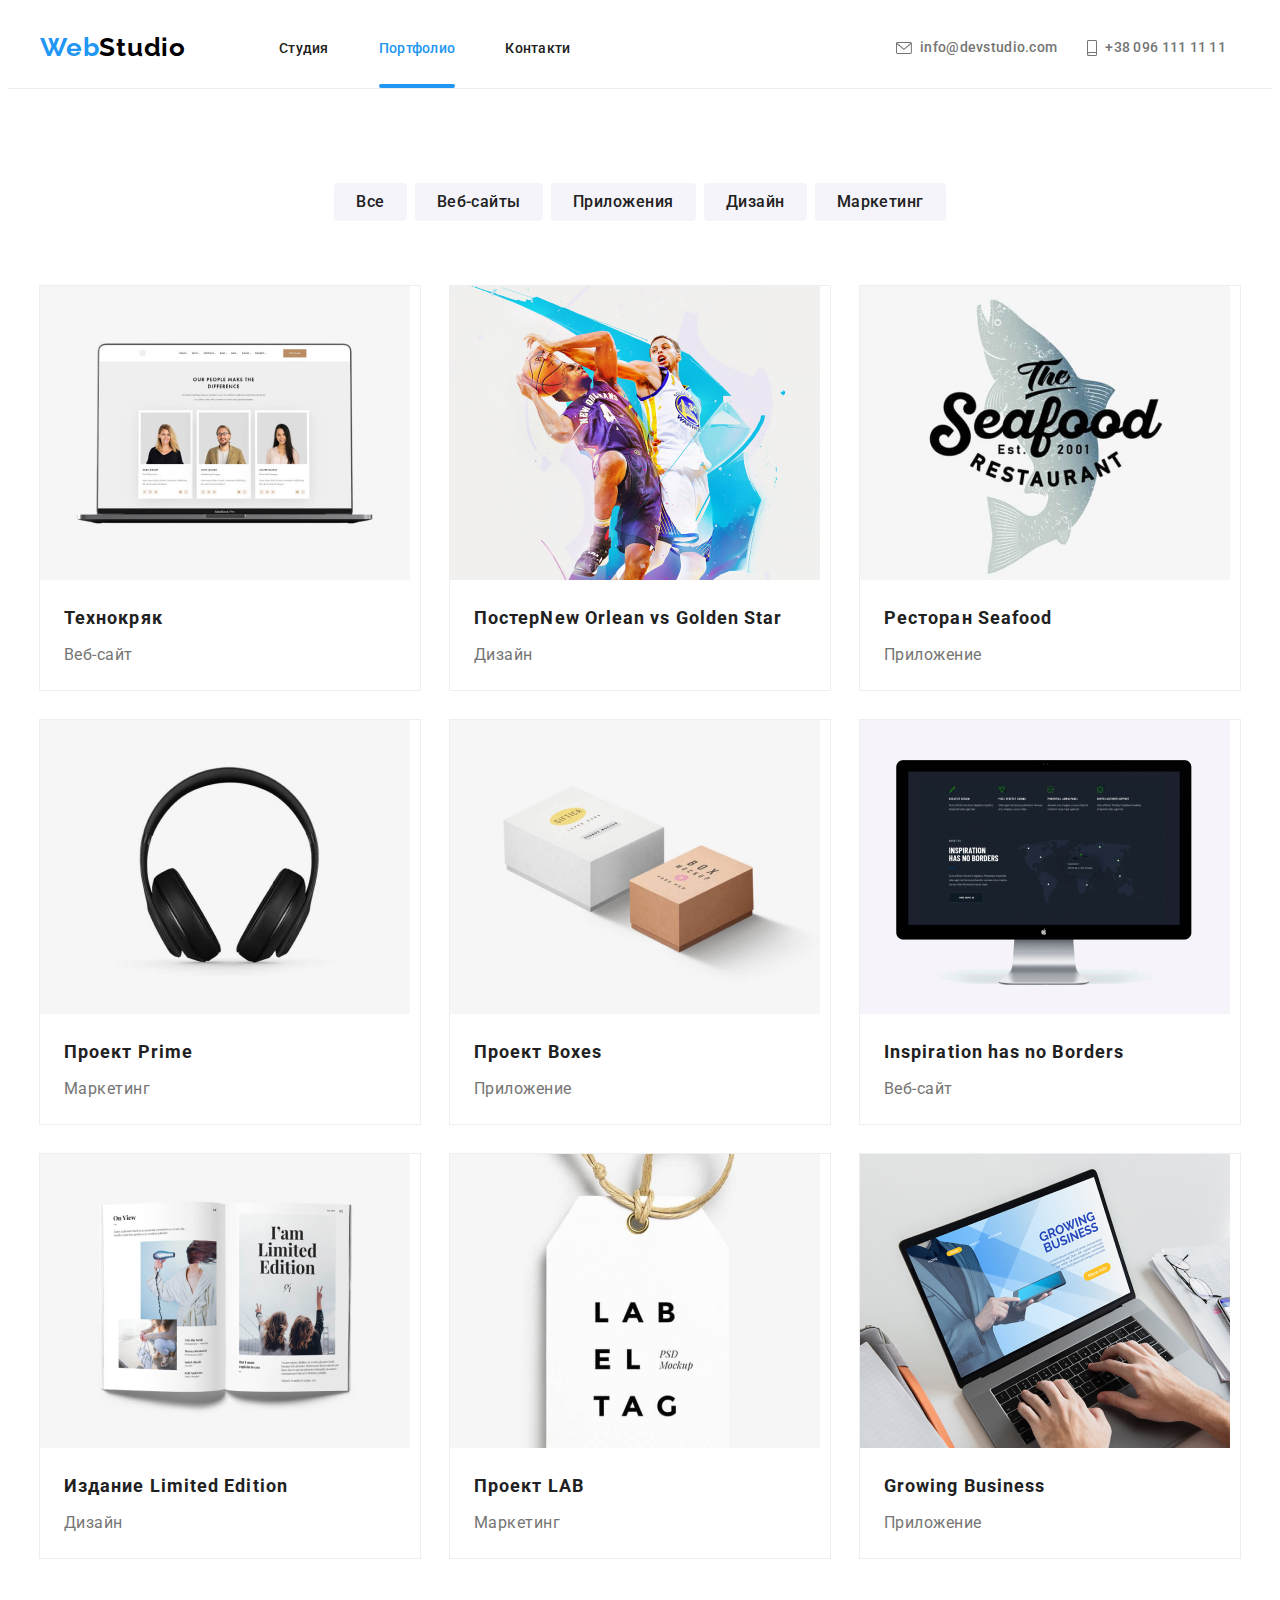
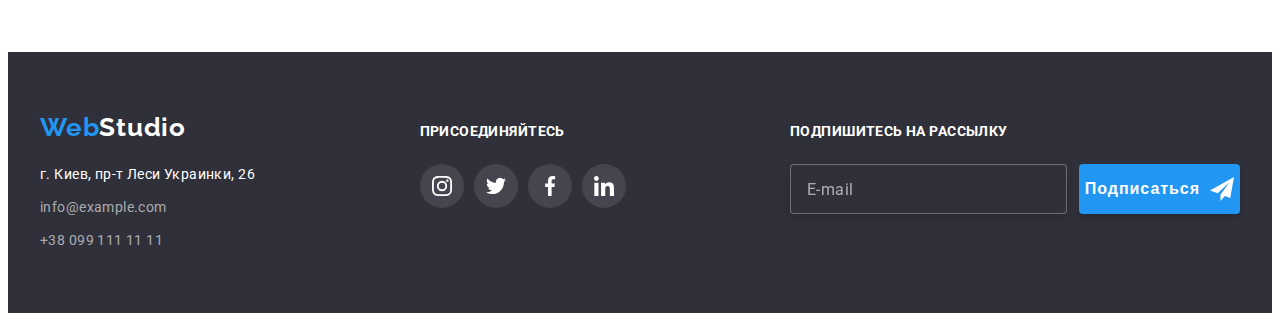
==== commit 87aa7cb7: "fixing" ====
--- a/portfolio.html
+++ b/portfolio.html
@@ -23,53 +23,102 @@
 
     <header class="header">
       <div class="container page-header">
-        <nav class="main-nav">
-          <a class="logo" href="/" target="_blank">
-            <span class="logo">Web</span
-            ><span class="logo header-studio">Studio</span>
-          </a>
-
-          <ul class="site-nav list">
-            <li class="item">
-              <a class="link" href="./" target="_blank"><span>Студия</span></a>
-            </li>
-            <li class="item">
-              <a class="link current" href="./portfolio.html" target="_blank"
-                >Портфолио</a
+        <a class="logo" href="/" target="_blank">
+          <span class="logo">Web</span
+          ><span class="logo header-studio">Studio</span>
+        </a>
+        <button type="button" class="mobile-menu-btn" data-menu-button>
+          <svg class="icon-menu" width="40" height="40">
+            <use href="./images/maine/sprite.svg#icon-mob-menu "></use>
+          </svg>
+        </button>
+
+        <div class="mobile-menu-container" id="menu-container" data-menu>
+          <nav class="site-nav">
+            <ul class="site-nav-list list">
+              <li class="site-nav-list__item">
+                <a class="link" href="./" target="_blank"
+                  ><span>Студия</span></a
+                >
+              </li>
+              <li class="site-nav-list__item">
+                <a class="link current" href="./portfolio.html" target="_blank"
+                  >Портфолио</a
+                >
+              </li>
+              <li class="site-nav-list__item">
+                <a class="link" href="./" target="_blank">Контакти</a>
+              </li>
+            </ul>
+          </nav>
+
+          <ul class="header-contact list">
+            <li class="header-contact__item--mail">
+              <a
+                class="header-contact__link--mail link"
+                href="mailto:info@devstudio.com"
               >
-            </li>
-            <li class="item">
-              <a class="link" href="" target="_blank">Контакти</a>
-            </li>
-          </ul>
-        </nav>
-        <ul class="contact list">
-          <li class="item">
-            <a class="link" href="mailto:info@devstudio.com">
-              <svg class="contact-mail-icon" width="16" height="12">
-                <use
-                  href="./images/maine/sprite.svg#icon-hat-envelopehover"
-                ></use>
-              </svg>
-              info@devstudio.com
-            </a>
-          </li>
-          <li class="item">
-            <a class="link" href="tel:+380961111111">
-              <svg class="contact-tel-icon" width="10" height="16">
-                <use href="./images/maine/sprite.svg#icon-hat-smartphone"></use>
-              </svg>
-
-              +38 096 111 11 11</a
-            >
-          </li>
-        </ul>
+                <svg class="header-contact__icon--mail">
+                  <use
+                    href="./images/maine/sprite.svg#icon-hat-envelopehover"
+                  ></use>
+                </svg>
+                info@devstudio.com
+              </a>
+            </li>
+            <li class="header-contact__item--tel">
+              <a
+                class="header-contact__link--tel link"
+                href="tel:+380961111111"
+              >
+                <svg class="header-contact__icon--tel">
+                  <use
+                    href="./images/maine/sprite.svg#icon-hat-smartphone"
+                  ></use>
+                </svg>
+                +38 096 111 11 11
+              </a>
+            </li>
+          </ul>
+
+          <ul class="mobile-menu-soclink-list list">
+            <li class="mobile-menu-soclink-list-item item">
+              <a href="" class="mobile-menu-soclink-link link" target="blank">
+                Instagram
+              </a>
+            </li>
+            <li class="mobile-menu-soclink-list-item item">
+              <a href="" class="mobile-menu-soclink-link link" target="blank">
+                Twitter
+              </a>
+            </li>
+            <li class="mobile-menu-soclink-list-item item">
+              <a href="./" class="mobile-menu-soclink-link link" target="blank">
+                Facebook
+              </a>
+            </li>
+            <li class="mobile-menu-soclink-list-item item">
+              <a
+                href="./"
+                class="mobile-menu-soclink-link mobile-menu-soclink-link--Linkedin link"
+                target="blank"
+              >
+                Linkedin
+              </a>
+            </li>
+          </ul>
+          <button type="button" class="mobile-menu-btn-close" data-menu-close>
+            <svg class="icon-cross" width="40" height="40">
+              <use href="./images/maine/sprite.svg#icon-close "></use>
+            </svg>
+          </button>
+        </div>
       </div>
     </header>
 
+    <!--=============PORTFOLIO===================-->
+
     <main>
-      <!--=============PORTFOLIO===================-->
-
       <section class="portfolio">
         <div class="container">
           <h1 class="visually-hidden">Портфолио</h1>
--- a/css/main.min.css
+++ b/css/main.min.css
@@ -1,2 +1,2 @@
-.visually-hidden{position:absolute !important;clip:rect(1px 1px 1px 1px);clip:rect(1px, 1px, 1px, 1px);padding:0 !important;border:0 !important;height:1px !important;width:1px !important;overflow:hidden}body{color:#212121;font-family:'Roboto', sans-serif;font-size:14px;font-weight:400;line-height:1.12;letter-spacing:.03em}body.modal-open{overflow:hidden}.list{padding:0;margin:0;list-style:none}.link{text-decoration:none}img{display:block;max-width:100%;height:auto}.container{width:100%;padding:0 15px;margin:0 auto;outline:springgreen}@media screen and (min-width: 480px){.container{width:480px}}@media screen and (min-width: 768px){.container{width:768px}}@media screen and (min-width: 1200px){.container{width:1200px}}.container.page-header{display:flex;justify-content:space-between;align-items:center}@media screen and (min-width: 768px){.footer .container{display:flex;flex-wrap:wrap;align-items:baseline;justify-content:space-around}}@media screen and (min-width: 1200px){.footer .container{align-items:baseline;justify-content:space-between}}.logo{padding-top:16px;padding-bottom:16px;color:#2196f3;font-family:'Raleway', sans-serif;font-weight:700;font-size:24px;line-height:1.167;letter-spacing:0.03em;text-decoration:none;transition:color 250ms cubic-bezier(0.4, 0, 0.2, 1)}@media screen and (min-width: 768px){.logo{padding-top:26px;padding-bottom:26px}}@media screen and (min-width: 1200px){.logo{padding-top:24px;padding-bottom:25px;font-size:26px;line-height:1.192}}.logo:hover,.logo:focus{color:#2196f3}.header-studio{color:#000}.footer-studio{color:#fff}.button{display:block;margin-left:auto;margin-right:auto;padding:10px 32px;color:#212121;background-color:#f5f4fa;font-family:inherit;font-weight:500;font-size:16px;line-height:1.63;align-items:center;letter-spacing:0.03em;text-decoration:none;border:0px;border-radius:4px;cursor:pointer}.button:hover,.button:focus{color:#fff;background-color:#2196f3}.button.primary{color:#fff;background-color:#2196f3;box-shadow:0px 4px 4px rgba(0,0,0,0.15);font-weight:700;line-height:1.88;letter-spacing:0.06em;transition:background-color 250ms cubic-bezier(0.4, 0, 0.2, 1)}.button.primary:hover,.button.primary:focus{background-color:#188ce8}.button.secondary{padding:6px 22px;width:100%;margin-bottom:15px;color:#212121;background-color:#f5f4fa;transition-property:color, background-color, box-shadow;transition-duration:250ms;transition-timing-function:cubic-bezier(0.4, 0, 0.2, 1)}.button.secondary:hover,.button.secondary:focus{color:#fff;background-color:#2196f3;box-shadow:0px 3px 1px rgba(0,0,0,0.1),0px 1px 2px rgba(0,0,0,0.08),0px 2px 2px rgba(0,0,0,0.12)}.mobile-menu-btn{display:inline-flex;margin:0;padding:0;border:none;background-color:transparent}.mobile-menu-btn:hover,.mobile-menu-btn:focus{color:#2196f3}@media screen and (min-width: 768px){.mobile-menu-btn{display:none}}.mobile-menu-btn-close{position:absolute;top:8px;right:15px;display:flex;justify-content:center;align-items:center;width:40px;height:40px;background:#fff;border:none}@media screen and (min-width: 768px){.mobile-menu-btn-close{display:none}}.mobile-menu-btn-close:hover,.mobile-menu-btn-close:focus{color:#2196f3;transition:fill 250ms cubic-bezier(0.4, 0, 0.2, 1)}.icon-menu,.icon-cross{fill:currentColor}.socnetworks{display:flex;justify-content:center}.socnetworks li{width:44px;height:44px;padding:0;margin:0}.team .socnetworks{padding:16px 32px 30px}.soclink{display:flex;justify-content:center;align-items:center;width:100%;height:100%;padding:0;margin:0;color:#afb1b8;border-radius:50%;transition:background-color 250ms cubic-bezier(0.4, 0, 0.2, 1),color 250ms cubic-bezier(0.4, 0, 0.2, 1)}.soclink-icon{width:20px;height:20px;fill:currentColor}.soclink:hover,.soclink:focus{color:#fff;background-color:#2196f3;outline:none}.socnetworks li+li{margin-left:10px}.portfolio{padding-top:60px;padding-bottom:60px}@media screen and (min-width: 1200px){.portfolio{padding-top:94px;padding-bottom:94px}}.portfolio-item{width:405px;height:404px}.navigation{display:flex;flex-wrap:wrap;margin-bottom:40px}@media screen and (min-width: 1200px){.navigation{margin-bottom:30px}}@media screen and (min-width: 1200px){.navigation{display:flex;justify-content:center;align-items:start;margin-bottom:50px}}.navigation .item:not(:last-child){margin-right:8px}@media screen and (min-width: 1200px){.portfolio-list{display:flex;flex-wrap:wrap;margin:-15px}.portfolio-item{flex-basis:calc((100% - 90px) / 3);margin:15px;background-color:#fff;outline:1px solid #eee}.portfolio-text{padding:20px 24px}.portfolio-title{margin-top:0px;margin-bottom:4px;color:#212121;font-weight:700;font-size:18px;line-height:2;letter-spacing:0.06em}.portfolio-type{margin:0px;color:#757575;font-size:16px}}.portfolio-link{display:block;width:100%;margin:0;text-decoration:none;transition-property:box-shadow, transform;transition-duration:250ms;transition-timing-function:cubic-bezier(0.4, 0, 0.2, 1)}.portfolio-link:hover,.portfolio-link:focus{box-shadow:0px 1px 1px rgba(0,0,0,0.12),0px 4px 4px rgba(0,0,0,0.06),1px 4px 6px rgba(0,0,0,0.16)}.portfolio-overlay{position:relative;overflow:hidden}.portfolio-overlay-text{position:absolute;top:0px;left:0px;margin:0;padding:63px 24px;width:100%;height:100%;color:#fff;background-color:rgba(33,150,243,0.9);font-weight:400;font-size:18px;line-height:1.556;letter-spacing:0.03em;opacity:0;transform:translatey(100%);transition:transform 250ms cubic-bezier(0.4, 0, 0.2, 1),opacity 250ms cubic-bezier(0.4, 0, 0.2, 1)}.portfolio-link:hover .portfolio-overlay-text,.portfolio-link:focus .portfolio-overlay-text{opacity:1;transform:translatey(0)}.hero{text-align:center;padding-top:118px;padding-bottom:118px;max-width:768px;max-height:400px;background-color:#2f303a;background-repeat:no-repeat;background-position:center;background-size:cover;background-image:linear-gradient(to right, rgba(47,48,58,0.4), rgba(47,48,58,0.4)),url(../images/maine/hero/hero-mob.jpg)}@media screen and (min-device-pixel-ratio: 2), screen and (min-resolution: 192dpi), screen and (min-resolution: 2dppx){.hero{background-image:linear-gradient(to right, rgba(47,48,58,0.4), rgba(47,48,58,0.4)),url(../images/maine/hero/hero-mob@2x.jpg)}}.hero-title{color:#fff;font-weight:900;font-size:26px;line-height:1.615;letter-spacing:0.06em;margin-bottom:30px}@media screen and (min-width: 768px){.hero{max-width:1600px;background-image:linear-gradient(to right, rgba(47,48,58,0.4), rgba(47,48,58,0.4)),url(../images/maine/hero/hero-tablet.jpg)}}@media screen and (min-width: 768px) and (min-device-pixel-ratio: 2), screen and (min-width: 768px) and (min-resolution: 192dpi), screen and (min-width: 768px) and (min-resolution: 2dppx){.hero{background-image:linear-gradient(to right, rgba(47,48,58,0.4), rgba(47,48,58,0.4)),url(../images/maine/hero/hero-tablet@2x.jpg)}}@media screen and (min-width: 1200px){.hero{max-height:600px;padding-top:200px;padding-bottom:200px;background-image:linear-gradient(to right, rgba(47,48,58,0.4), rgba(47,48,58,0.4)),url(../images/maine/hero/hero-desktop.jpg)}}@media screen and (min-width: 1200px) and (min-device-pixel-ratio: 2), screen and (min-width: 1200px) and (min-resolution: 192dpi), screen and (min-width: 1200px) and (min-resolution: 2dppx){.hero{background-image:linear-gradient(to right, rgba(47,48,58,0.4), rgba(47,48,58,0.4)),url(../images/maine/hero/hero-desktop@2x.jpg)}}@media screen and (min-width: 1200px){.hero-title{font-size:44px;line-height:1.364;letter-spacing:0.06em;margin-top:0}}.benefits{padding-top:60px;padding-bottom:60px}.benefits-div-icon{display:flex;justify-content:center;align-items:center;margin-bottom:30px;max-width:450px;height:120px;background-color:#f5f4fa}.benefits-list__title{margin-bottom:10px;text-align:center;font-weight:700;font-size:14px;line-height:1.714;letter-spacing:0.03em;text-transform:uppercase;margin-bottom:10px}.benefits-text{margin:0;color:#757575;line-height:1.71}.benefits__item:not(:last-child){margin-bottom:30px}@media screen and (min-width: 768px) and (max-width: 1200px){.benefits-list{display:flex;flex-wrap:wrap;margin:-15px}.benefits__item{margin:15px;flex-basis:calc(100% / 2 - 30px)}.benefits-list__title{text-align:left}.benefits__item:not(:last-child){margin-bottom:15px}}@media screen and (min-width: 1200px){.benefits{padding-top:94px;padding-bottom:94px}.benefits-list{display:flex}.benefits-list{display:flex;margin:-15px}.benefits__item{margin:15px;flex-basis:calc((100% - 120px) / 4)}.benefits-list__title{text-align:left}}@media screen and (max-width: 1199px){.job{display:none}}@media screen and (min-width: 1200px){.job{padding-bottom:94px}.job-list{display:flex}.job-link{text-decoration:none}.job-item{margin:0px}.job-list .job-item+.job-item{margin-left:30px}.job h2,.team h2,.clients h2{font-weight:700;font-size:36px;line-height:1.167;text-align:center;margin-top:0px;margin-bottom:50px}.job img,.team img,.portfolio img{display:block}.job-thumb{position:relative}.job-text{position:absolute;height:auto;width:100%;margin:0;bottom:0;color:#fff;background:rgba(47,48,58,0.8);font-weight:700;font-size:14px;line-height:1.143;text-align:center;text-transform:uppercase;padding:27px 0}}.team{padding-top:60px;padding-bottom:60px;background-color:#f5f4fa}.team h2{margin-bottom:30px;text-align:center}.team .item{margin-bottom:30px;background-color:#fff;box-shadow:0px 1px 3px rgba(0,0,0,0.12),0px 1px 1px rgba(0,0,0,0.14),0px 2px 1px rgba(0,0,0,0.2);border-radius:0px 0px 4px 4px}.team-link{color:#212121;text-decoration:none;outline:none}.team img{margin:0 auto 30px}.team h3{font-weight:500;font-size:16px;line-height:1.188;text-align:center;margin-top:0px;margin-bottom:10px}.team p{color:#757575;font-weight:400;font-size:16px;line-height:1.188;text-align:center;margin-top:0px}@media screen and (min-width: 768px){.team__list{display:flex;flex-wrap:wrap;margin:-15px}.team .item{margin:15px;flex-basis:calc(100% / 2 - 30px)}}@media screen and (min-width: 1200px){.team{padding-top:94px;padding-bottom:94px}.team__list{display:flex;margin:-15px}.team .item{margin:15px;flex-basis:calc(100% / 4 - 60px)}}.clients{padding-top:60px;padding-bottom:60px}.clients h2{margin-top:0;margin-bottom:30px;text-align:center}.clients-list{display:flex;flex-wrap:wrap;margin:-15px}.clients .item{margin:15px;flex-basis:calc((100% - 60px) / 2);height:90px}@media screen and (min-width: 768px){.clients .item{flex-basis:calc((100% - 90px) / 3)}}@media screen and (min-width: 1200px){.clients{padding-top:94px;padding-bottom:94px}.clients .item{flex-basis:calc((100% - 180px) / 6)}}.clients .link{display:flex;justify-content:center;align-items:center;width:100%;height:100%;color:#afb1b8;border:1px solid #afb1b8;box-sizing:border-box;border-radius:4px;transition:border 250ms cubic-bezier(0.4, 0, 0.2, 1),color 250ms cubic-bezier(0.4, 0, 0.2, 1)}.clients .link:hover,.clients .link:focus{color:#2196f3;border:1px solid #2196f3}.clients-icon{fill:currentColor}.icon-logo-1{width:44.27px;height:49.23px}.icon-logo-2{width:40px;height:52px}.icon-logo-3{width:41px;height:42.6px}.icon-logo-4{width:79.66px;height:42.02px}.icon-logo-5{width:59px;height:47px}.icon-logo-6{width:88.48px;height:45.44px}.footer{background-color:#2f303a;text-align:center;padding-top:60px;padding-bottom:60px}@media screen and (min-width: 1200px){.footer{text-align:left}}.footer-logo-address>.logo{display:block;padding-top:0;padding-bottom:20px}.footer .link{margin-bottom:9px;display:inline-block;line-height:1.714}.footer .tel{margin-bottom:60px}@media screen and (min-width: 1200px){.footer .tel{margin-bottom:0px}}.footer-address>.link{color:#fff;font-style:normal;text-decoration:none}.footer .basement .mail,.footer .basement .tel{color:#ffffff99;text-decoration:none}.footer b{display:block;margin-bottom:20px;font-weight:700;font-size:14px;line-height:1.142px;letter-spacing:0.03em;text-transform:uppercase;color:#fff}@media screen and (min-width: 1200px){.footer b{margin-bottom:25px}}.footer .socnetworks{margin:0;padding-bottom:60px}@media screen and (min-width: 1200px){.footer .socnetworks{padding:0}}.footer .soclink{color:#fff;background:rgba(255,255,255,0.1);transition:background-color 250ms cubic-bezier(0.4, 0, 0.2, 1),box-shadow 250ms cubic-bezier(0.4, 0, 0.2, 1)}.footer .soclink:hover,.footer .soclink:focus{background-color:#2196f3;outline:none}.footer .soclink-icon{fill:#fff}.footer-form-email{margin-bottom:20px;padding:0;padding-left:16px;width:100%;height:50px;font-family:Roboto;font-style:normal;font-weight:400px;font-size:16px;line-height:1.185px;letter-spacing:0.03em;color:whitesmoke;background:#2f303a;border:1px solid rgba(255,255,255,0.3);box-sizing:border-box;filter:drop-shadow(0px 4px 4px rgba(0,0,0,0.15));border-radius:4px}.footer-form-email::placeholder{color:rgba(255,255,255,0.6)}@media screen and (min-width: 768px){.footer-sign-up{width:450px}}@media screen and (min-width: 1200px){.footer-form .sign-up{display:flex}}.footer-sign-up-bth{display:flex;margin:0 auto;align-items:center;justify-content:center;width:200px;height:50px;font-weight:700;font-size:16px;line-height:1.875px;letter-spacing:0.06em;color:#fff;background:#2196f3;box-shadow:0px 4px 4px rgba(0,0,0,0.15);border-radius:4px;background-origin:border-box;border:transparent;cursor:pointer}@media screen and (min-width: 1200px){.footer-sign-up-bth{margin-left:12px}}.sign-up-icon{margin-left:10px;fill:#fff}.backdrop{position:fixed;width:100vw;height:100vh;top:0;left:0;background-color:rgba(0,0,0,0.2);opacity:1;transition:opacity 250ms cubic-bezier(0.4, 0, 0.2, 1),visibility 250ms cubic-bezier(0.4, 0, 0.2, 1)}.modal{padding:40px;position:absolute;top:50%;left:50%;transform:translate(-50%, -50%);width:528px;height:581px;background:#fff;box-shadow:0px 1px 3px rgba(0,0,0,0.12),0px 1px 1px rgba(0,0,0,0.14),0px 2px 1px rgba(0,0,0,0.2);border-radius:4px;transition:transform 250ms cubic-bezier(0.4, 0, 0.2, 1);transform:translate(-50%, -50%) rotate(1turn)}@media screen and (max-width: 1199px){.modal{height:95%;max-height:609px;overflow:scroll;width:100%;max-width:450px}}.backdrop.is-hidden .modal{transform:translate(-50%, -50%) rotate(0deg)}.backdrop.is-hidden{opacity:0;visibility:hidden;pointer-events:none}.btn-modal-close{position:absolute;top:8px;right:8px;display:flex;justify-content:center;align-items:center;width:30px;height:30px;border-radius:50%;background:#fff;border:1px solid rgba(0,0,0,0.1);box-sizing:border-box;cursor:pointer}.btn-modal-close:hover,.btn-modal-close:focus{color:#2196f3;transition:color 250ms cubic-bezier(0.4, 0, 0.2, 1)}.icon-close{fill:#000}.modal-form{display:flex;flex-direction:column}.modal-form-text{margin-top:0;margin-bottom:12px;font-weight:700;font-size:20px;line-height:1.15;text-align:center;letter-spacing:0.03em;color:#212121}@media screen and (max-width: 1199px){.modal-form-text{font-weight:20px;line-height:1.5}}.name-label,.tel-label,.email-label,.comment-label{display:inline-block;margin-bottom:4px;font-weight:400;font-size:12px;line-height:1.167;letter-spacing:0.01em;color:#757575}.name-input,.tel-input,.email-input{width:100%;height:40px;padding-left:42px;border:1px solid rgba(33,33,33,0.2);box-sizing:border-box;border-radius:4px}.comment-input{display:block;width:100%;height:120px;padding-left:16px;padding-top:12px;border:1px solid rgba(33,33,33,0.2);box-sizing:border-box;border-radius:4px;resize:none}.name-input:focus,.tel-input:focus,.email-input:focus,.comment-input:focus{border:1px solid #2196f3;box-sizing:border-box;border-radius:4px;outline:none;transition:border 250ms cubic-bezier(0.4, 0, 0.2, 1)}.button-form-send{display:flex;justify-content:center;align-items:center;margin-left:auto;margin-right:auto;width:200px;height:50px;font-family:Roboto;font-style:normal;font-weight:700;font-size:16px;line-height:1.875;letter-spacing:0.06em;color:#fff;background:#2196f3;box-shadow:0px 4px 4px rgba(0,0,0,0.15);border-radius:4px;cursor:pointer;background-origin:border-box;border:transparent}.button-form-send:focus{background:#188ce8;background-origin:border-box;border:transparent}div.relative{position:relative}.modal-form .name-icon,.modal-form .tel-icon,.modal-form .email-icon{position:absolute;top:50%;left:12px;transform:translateY(-50%)}.modal-form input:focus ~ svg{fill:#2196f3;transition:fill 250ms cubic-bezier(0.4, 0, 0.2, 1)}.checkbox0{position:absolute;appearance:none;-moz-appearance:none;-webkit-appearance:none}.checkbox-label0{margin-left:23px;display:block;font-weight:400;font-size:14px;line-height:1.714;letter-spacing:0.03em;color:#757575}@media screen and (max-width: 1199px){.checkbox-label0{font-size:12px;line-height:1.167}}.checkbox-label0::after{position:absolute;top:50%;left:1px;transform:translateY(-50%);content:'';display:inline-block;width:16px;height:15px;border-radius:2px;background-image:url(../images/maine/icon-empty.svg);background-origin:border-box}.exept-form-field0{position:relative;display:flex;justify-content:center;align-items:center;margin-bottom:30px}.exept-form-field0 a{color:#2196f3}.comment-form-field{margin-bottom:20px}.exept0{margin-left:4px}@media screen and (max-width: 1199px){.exept0{font-size:12px;line-height:1.167}}.checkbox0:checked+.checkbox-label0::after{background-image:url(../images/maine/icon-check.svg);background-origin:border-box;border-radius:2px;transition:fill 250ms cubic-bezier(0.4, 0, 0.2, 1)}.name-form-field,.tel-form-field,.email-form-field{margin-bottom:10px}.mobile-menu-container{position:absolute;display:none;background-color:#fff;padding-left:40px;padding-top:48px;padding-bottom:48px;max-width:480px;height:796px;border:2px solid turquoise;color:#212121;font-family:Roboto;font-weight:500;font-size:40px;line-height:1.175;letter-spacing:0.02em}.mobile-menu-container.is-open{display:block;position:absolute;top:0.1px}@media screen and (min-width: 768px){.mobile-menu-container{border:2px solid rebeccapurple;display:flex;position:static;align-items:center;justify-content:space-between;padding:0;margin:0;min-width:619px;height:100%;font-weight:500;font-size:14px;line-height:1.143}}@media screen and (min-width: 1200px){.mobile-menu-container{border:2px solid red;min-width:1040px}}.site-nav{display:flex;justify-content:space-between}.site-nav-list{margin-bottom:302px}@media screen and (min-width: 768px){.site-nav-list{margin-bottom:0;margin-left:88px;display:flex;justify-content:space-between}}@media screen and (min-width: 1200px){.site-nav-list{margin-left:93px}}.site-nav-list .link{display:block;color:#212121;text-decoration:none}.site-nav-list .link:hover,.site-nav-list .link:hover{color:#2196f3}@media screen and (min-width: 768px){.site-nav-list .link{padding-top:32px;padding-bottom:32px}}.site-nav-list__item:not(:last-child){margin-bottom:32px}@media screen and (min-width: 768px){.site-nav-list__item:not(:last-child){margin-bottom:0;margin-right:50px}}.header-contact__icon--mail,.header-contact__icon--tel{display:none;fill:currentColor}@media screen and (min-width: 768px){.header-contact__icon--mail,.header-contact__icon--tel{display:inline-flex;align-items:center;justify-content:center;margin-right:8px}}.header-contact{display:flex;flex-direction:column-reverse;margin-bottom:64px}@media screen and (min-width: 768px){.header-contact{margin:0;flex-direction:column}.header-contact .header-contact__item--mail{margin-bottom:10px}}@media screen and (min-width: 1200px){.header-contact{flex-direction:row}.header-contact .header-contact__item--mail{margin-bottom:0px}}.header-contact__link--tel{color:#2196f3;font-size:34px;line-height:1.176;text-decoration:none}.header-contact__link--tel:hover,.header-contact__link--tel:focus{color:#2196f3}@media screen and (min-width: 1200px){.header-contact__link--tel{display:flex;align-items:center;justify-content:center;margin-left:30px}}.header-contact__link--mail{color:#757575;font-size:24px;line-height:1.167;text-decoration:none}.header-contact__link--mail:hover,.header-contact__link--mail:focus{color:#2196f3}@media screen and (min-width: 1200px){.header-contact__link--mail{display:flex;align-items:center;justify-content:center}}@media screen and (min-width: 768px){.header-contact__link--mail,.header-contact__link--tel{display:flex;color:#757575;font-weight:500;font-size:12px;line-height:1.167}}@media screen and (min-width: 1200px){.header-contact__link--mail,.header-contact__link--tel{font-size:14px;line-height:1.13}}.mobile-menu-soclink-list{display:flex}@media screen and (min-width: 768px){.mobile-menu-soclink-list{display:none}}.mobile-menu-soclink-link{position:relative;display:block;margin-right:10px;padding-right:10px;color:#2196f3;font-size:18px;line-height:1.222;text-decoration:none}.mobile-menu-soclink-link::after{position:absolute;content:'';top:0;right:0;display:block;height:22px;width:1px;background-color:#757575}.site-nav-list__item .current{position:relative;display:block;color:#2196f3}.site-nav-list__item .current::after{position:absolute;content:'';bottom:0;left:0;display:block;height:4px;width:100%;background-color:#2196f3;border-radius:2px;align-self:flex-end}@media screen and (max-width: 767px){.site-nav-list__item .current::after{display:none}}.mobile-menu-soclink-link--Linkedin::after{display:none}.icon-menu,.icon-cross{fill:currentColor}@media screen and (min-width: 768px){.header-contact__icon--mail{width:14px;height:10px}}@media screen and (min-width: 1200px){.header-contact__icon--mail{width:16px;height:12px}}@media screen and (min-width: 768px){.header-contact__icon--tel{width:10px;height:14px}}@media screen and (min-width: 1200px){.header-contact__icon--tel{width:10px;height:16px}}.header{border-bottom-width:1px;border-bottom-style:solid;border-bottom-color:#ececec}
+.visually-hidden{position:absolute !important;clip:rect(1px 1px 1px 1px);clip:rect(1px, 1px, 1px, 1px);padding:0 !important;border:0 !important;height:1px !important;width:1px !important;overflow:hidden}body{color:#212121;font-family:'Roboto', sans-serif;font-size:14px;font-weight:400;line-height:1.12;letter-spacing:.03em}body.modal-open{overflow:hidden}.list{padding:0;margin:0;list-style:none}.link{text-decoration:none}img{display:block;max-width:100%;height:auto}.container{width:100%;padding:0 15px;margin:0 auto;outline:springgreen}@media screen and (min-width: 480px){.container{width:480px}}@media screen and (min-width: 768px){.container{width:768px}}@media screen and (min-width: 1200px){.container{width:1200px}}.container.page-header{display:flex;justify-content:space-between;align-items:center}@media screen and (min-width: 768px){.footer .container{display:flex;flex-wrap:wrap;align-items:baseline;justify-content:space-around}}@media screen and (min-width: 1200px){.footer .container{align-items:baseline;justify-content:space-between}}.logo{padding-top:16px;padding-bottom:16px;color:#2196f3;font-family:'Raleway', sans-serif;font-weight:700;font-size:24px;line-height:1.167;letter-spacing:0.03em;text-decoration:none;transition:color 250ms cubic-bezier(0.4, 0, 0.2, 1)}@media screen and (min-width: 768px){.logo{padding-top:26px;padding-bottom:26px}}@media screen and (min-width: 1200px){.logo{padding-top:24px;padding-bottom:25px;font-size:26px;line-height:1.192}}.logo:hover,.logo:focus{color:#2196f3}.header-studio{color:#000}.footer-studio{color:#fff}.button{display:block;margin-left:auto;margin-right:auto;padding:10px 32px;color:#212121;background-color:#f5f4fa;font-family:inherit;font-weight:500;font-size:16px;line-height:1.63;align-items:center;letter-spacing:0.03em;text-decoration:none;border:0px;border-radius:4px;cursor:pointer}.button:hover,.button:focus{color:#fff;background-color:#2196f3}.button.primary{color:#fff;background-color:#2196f3;box-shadow:0px 4px 4px rgba(0,0,0,0.15);font-weight:700;line-height:1.88;letter-spacing:0.06em;transition:background-color 250ms cubic-bezier(0.4, 0, 0.2, 1)}.button.primary:hover,.button.primary:focus{background-color:#188ce8}.button.secondary{padding:6px 22px;width:100%;margin-bottom:15px;color:#212121;background-color:#f5f4fa;transition-property:color, background-color, box-shadow;transition-duration:250ms;transition-timing-function:cubic-bezier(0.4, 0, 0.2, 1)}.button.secondary:hover,.button.secondary:focus{color:#fff;background-color:#2196f3;box-shadow:0px 3px 1px rgba(0,0,0,0.1),0px 1px 2px rgba(0,0,0,0.08),0px 2px 2px rgba(0,0,0,0.12)}.mobile-menu-btn{display:inline-flex;margin:0;margin-right:2px;padding:0;border:none;background-color:transparent}.mobile-menu-btn:hover,.mobile-menu-btn:focus{color:#2196f3}@media screen and (min-width: 768px){.mobile-menu-btn{display:none}}.mobile-menu-btn-close{position:absolute;top:8px;right:15px;display:flex;justify-content:center;align-items:center;width:40px;height:40px;background:#fff;border:none}@media screen and (min-width: 768px){.mobile-menu-btn-close{display:none}}.mobile-menu-btn-close:hover,.mobile-menu-btn-close:focus{color:#2196f3;transition:fill 250ms cubic-bezier(0.4, 0, 0.2, 1)}.icon-menu,.icon-cross{fill:currentColor}.socnetworks{display:flex;justify-content:center}.socnetworks li{width:44px;height:44px;padding:0;margin:0}.team .socnetworks{padding:16px 32px 30px}.soclink{display:flex;justify-content:center;align-items:center;width:100%;height:100%;padding:0;margin:0;color:#afb1b8;border-radius:50%;transition:background-color 250ms cubic-bezier(0.4, 0, 0.2, 1),color 250ms cubic-bezier(0.4, 0, 0.2, 1)}.soclink-icon{width:20px;height:20px;fill:currentColor}.soclink:hover,.soclink:focus{color:#fff;background-color:#2196f3;outline:none}.socnetworks li+li{margin-left:10px}.navigation{display:flex;flex-wrap:wrap;margin-bottom:40px}@media screen and (min-width: 768px){.navigation{display:flex;justify-content:center;align-items:start;margin-bottom:30px}}@media screen and (min-width: 1200px){.navigation{margin-bottom:50px}}.navigation .item:not(:last-child){margin-right:8px}.portfolio{padding-top:60px;padding-bottom:60px}@media screen and (min-width: 1200px){.portfolio{padding-top:94px;padding-bottom:94px}}@media screen and (min-width: 768px){.portfolio-list{display:flex;flex-wrap:wrap;margin:-15px}}.portfolio-item{width:450px;background-color:#fff;outline:1px solid #eee}@media screen and (min-width: 768px){.portfolio-item{margin:15px;flex-basis:calc((100% - 60px) / 2)}}@media screen and (min-width: 1200px){.portfolio-item{flex-basis:calc((100% - 90px) / 3)}}.portfolio-link{width:100%;margin:0;text-decoration:none;transition-property:box-shadow, transform;transition-duration:250ms;transition-timing-function:cubic-bezier(0.4, 0, 0.2, 1)}.portfolio-link:hover,.portfolio-link:focus{box-shadow:0px 1px 1px rgba(0,0,0,0.12),0px 4px 4px rgba(0,0,0,0.06),1px 4px 6px rgba(0,0,0,0.16)}.portfolio-text{padding:20px 24px}.portfolio-title{margin-top:0px;margin-bottom:4px;color:#212121;font-weight:700;font-size:18px;line-height:2;letter-spacing:0.06em}.portfolio-type{margin:0px;color:#757575;font-size:16px;line-height:1.875;letter-spacing:0.03em}.portfolio-overlay{position:relative;overflow:hidden}.portfolio-overlay-text{position:absolute;top:0px;left:0px;margin:0;padding:63px 24px;width:100%;height:100%;color:#fff;background-color:rgba(33,150,243,0.9);font-weight:400;font-size:18px;line-height:1.556;letter-spacing:0.03em;opacity:0;transform:translatey(100%);transition:transform 250ms cubic-bezier(0.4, 0, 0.2, 1),opacity 250ms cubic-bezier(0.4, 0, 0.2, 1)}.portfolio-link:hover .portfolio-overlay-text,.portfolio-link:focus .portfolio-overlay-text{opacity:1;transform:translatey(0)}.hero{text-align:center;padding-top:118px;padding-bottom:118px;max-width:768px;background-color:#2f303a;background-repeat:no-repeat;background-position:center;background-size:cover;background-image:linear-gradient(to right, rgba(47,48,58,0.4), rgba(47,48,58,0.4)),url(../images/maine/hero/hero-mob.jpg)}@media screen and (min-device-pixel-ratio: 2), screen and (min-resolution: 192dpi), screen and (min-resolution: 2dppx){.hero{background-image:linear-gradient(to right, rgba(47,48,58,0.4), rgba(47,48,58,0.4)),url(../images/maine/hero/hero-mob@2x.jpg)}}.hero-title{margin-top:0;margin-bottom:30px;color:#fff;font-weight:900;font-size:26px;line-height:1.615;letter-spacing:0.06em}@media screen and (min-width: 1200px){.hero-title{font-size:44px;line-height:1.364}}@media screen and (min-width: 768px){.hero{max-width:1600px;background-image:linear-gradient(to right, rgba(47,48,58,0.4), rgba(47,48,58,0.4)),url(../images/maine/hero/hero-tablet.jpg)}}@media screen and (min-width: 768px) and (min-device-pixel-ratio: 2), screen and (min-width: 768px) and (min-resolution: 192dpi), screen and (min-width: 768px) and (min-resolution: 2dppx){.hero{background-image:linear-gradient(to right, rgba(47,48,58,0.4), rgba(47,48,58,0.4)),url(../images/maine/hero/hero-tablet@2x.jpg)}}@media screen and (min-width: 1200px){.hero{padding-top:200px;padding-bottom:200px;background-image:linear-gradient(to right, rgba(47,48,58,0.4), rgba(47,48,58,0.4)),url(../images/maine/hero/hero-desktop.jpg)}}@media screen and (min-width: 1200px) and (min-device-pixel-ratio: 2), screen and (min-width: 1200px) and (min-resolution: 192dpi), screen and (min-width: 1200px) and (min-resolution: 2dppx){.hero{background-image:linear-gradient(to right, rgba(47,48,58,0.4), rgba(47,48,58,0.4)),url(../images/maine/hero/hero-desktop@2x.jpg)}}.benefits{padding-top:60px;padding-bottom:60px}.benefits-div-icon{display:flex;justify-content:center;align-items:center;margin-bottom:30px;max-width:450px;height:120px;background-color:#f5f4fa}.benefits-list__title{margin-bottom:10px;text-align:center;font-weight:700;font-size:14px;line-height:1.714;letter-spacing:0.03em;text-transform:uppercase;margin-bottom:10px}.benefits-text{margin:0;color:#757575;line-height:1.71}.benefits__item:not(:last-child){margin-bottom:30px}@media screen and (min-width: 768px) and (max-width: 1200px){.benefits-list{display:flex;flex-wrap:wrap;margin:-15px}.benefits__item{margin:15px;flex-basis:calc(100% / 2 - 30px)}.benefits-list__title{text-align:left}.benefits__item:not(:last-child){margin-bottom:15px}}@media screen and (min-width: 1200px){.benefits{padding-top:94px;padding-bottom:94px}.benefits-list{display:flex}.benefits-list{display:flex;margin:-15px}.benefits__item{margin:15px;flex-basis:calc((100% - 120px) / 4)}.benefits-list__title{text-align:left}}@media screen and (max-width: 1199px){.job{display:none}}@media screen and (min-width: 1200px){.job{padding-bottom:94px}.job-list{display:flex}.job-link{text-decoration:none}.job-item{margin:0px}.job-list .job-item+.job-item{margin-left:30px}.job h2,.team h2,.clients h2{font-weight:700;font-size:36px;line-height:1.167;text-align:center;margin-top:0px;margin-bottom:50px}.job img,.team img,.portfolio img{display:block}.job-thumb{position:relative}.job-text{position:absolute;height:auto;width:100%;margin:0;bottom:0;color:#fff;background:rgba(47,48,58,0.8);font-weight:700;font-size:14px;line-height:1.143;text-align:center;text-transform:uppercase;padding:27px 0}}.team{padding-top:60px;padding-bottom:60px;background-color:#f5f4fa}.team h2{margin-bottom:30px;text-align:center}.team .item{margin-bottom:30px;background-color:#fff;box-shadow:0px 1px 3px rgba(0,0,0,0.12),0px 1px 1px rgba(0,0,0,0.14),0px 2px 1px rgba(0,0,0,0.2);border-radius:0px 0px 4px 4px}.team-link{color:#212121;text-decoration:none;outline:none}.team img{margin:0 auto 30px}.team h3{font-weight:500;font-size:16px;line-height:1.188;text-align:center;margin-top:0px;margin-bottom:10px}.team p{color:#757575;font-weight:400;font-size:16px;line-height:1.188;text-align:center;margin-top:0px}@media screen and (min-width: 768px){.team__list{display:flex;flex-wrap:wrap;margin:-15px}.team .item{margin:15px;flex-basis:calc(100% / 2 - 30px)}}@media screen and (min-width: 1200px){.team{padding-top:94px;padding-bottom:94px}.team__list{display:flex;margin:-15px}.team .item{margin:15px;flex-basis:calc(100% / 4 - 60px)}}.clients{padding-top:60px;padding-bottom:60px}.clients h2{margin-top:0;margin-bottom:30px;text-align:center}.clients-list{display:flex;flex-wrap:wrap;margin:-15px}.clients .item{margin:15px;flex-basis:calc((100% - 60px) / 2);height:90px}@media screen and (min-width: 768px){.clients .item{flex-basis:calc((100% - 90px) / 3)}}@media screen and (min-width: 1200px){.clients{padding-top:94px;padding-bottom:94px}.clients .item{flex-basis:calc((100% - 180px) / 6)}}.clients .link{display:flex;justify-content:center;align-items:center;width:100%;height:100%;color:#afb1b8;border:1px solid #afb1b8;box-sizing:border-box;border-radius:4px;transition:border 250ms cubic-bezier(0.4, 0, 0.2, 1),color 250ms cubic-bezier(0.4, 0, 0.2, 1)}.clients .link:hover,.clients .link:focus{color:#2196f3;border:1px solid #2196f3}.clients-icon{fill:currentColor}.icon-logo-1{width:44.27px;height:49.23px}.icon-logo-2{width:40px;height:52px}.icon-logo-3{width:41px;height:42.6px}.icon-logo-4{width:79.66px;height:42.02px}.icon-logo-5{width:59px;height:47px}.icon-logo-6{width:88.48px;height:45.44px}.footer{background-color:#2f303a;text-align:center;padding-top:60px;padding-bottom:60px}@media screen and (min-width: 1200px){.footer{text-align:left}}.footer-logo-address>.logo{display:block;padding-top:0;padding-bottom:20px}.footer .link{margin-bottom:9px;display:inline-block;line-height:1.714}.footer .tel{margin-bottom:60px}@media screen and (min-width: 1200px){.footer .tel{margin-bottom:0px}}.footer-address>.link{color:#fff;font-style:normal;text-decoration:none}.footer .basement .mail,.footer .basement .tel{color:#ffffff99;text-decoration:none}.footer b{display:block;margin-bottom:20px;font-weight:700;font-size:14px;line-height:1.142;letter-spacing:0.03em;text-transform:uppercase;color:#fff}@media screen and (min-width: 1200px){.footer b{margin-bottom:25px}}.footer .socnetworks{margin:0;padding-bottom:60px}@media screen and (min-width: 1200px){.footer .socnetworks{padding:0}}.footer .soclink{color:#fff;background:rgba(255,255,255,0.1);transition:background-color 250ms cubic-bezier(0.4, 0, 0.2, 1),box-shadow 250ms cubic-bezier(0.4, 0, 0.2, 1)}.footer .soclink:hover,.footer .soclink:focus{background-color:#2196f3;outline:none}.footer .soclink-icon{fill:#fff}.footer-form-email{margin-bottom:20px;padding:0;padding-left:16px;width:100%;height:50px;font-family:Roboto;font-style:normal;font-weight:400px;font-size:16px;line-height:1.185px;letter-spacing:0.03em;color:whitesmoke;background:#2f303a;border:1px solid rgba(255,255,255,0.3);box-sizing:border-box;filter:drop-shadow(0px 4px 4px rgba(0,0,0,0.15));border-radius:4px}.footer-form-email::placeholder{color:rgba(255,255,255,0.6)}@media screen and (min-width: 768px){.footer-sign-up{width:450px}}@media screen and (min-width: 1200px){.footer-form .sign-up{display:flex}}.footer-sign-up-bth{display:flex;margin:0 auto;align-items:center;justify-content:center;width:200px;height:50px;font-weight:700;font-size:16px;line-height:1.875px;letter-spacing:0.06em;color:#fff;background:#2196f3;box-shadow:0px 4px 4px rgba(0,0,0,0.15);border-radius:4px;background-origin:border-box;border:transparent;cursor:pointer}@media screen and (min-width: 1200px){.footer-sign-up-bth{margin-left:12px}}.sign-up-icon{margin-left:10px;fill:#fff}.backdrop{position:fixed;width:100vw;height:100vh;top:0;left:0;background-color:rgba(0,0,0,0.2);opacity:1;transition:opacity 250ms cubic-bezier(0.4, 0, 0.2, 1),visibility 250ms cubic-bezier(0.4, 0, 0.2, 1)}.modal{padding:40px;position:absolute;top:50%;left:50%;transform:translate(-50%, -50%);width:528px;height:581px;background:#fff;box-shadow:0px 1px 3px rgba(0,0,0,0.12),0px 1px 1px rgba(0,0,0,0.14),0px 2px 1px rgba(0,0,0,0.2);border-radius:4px;transition:transform 250ms cubic-bezier(0.4, 0, 0.2, 1);transform:translate(-50%, -50%) rotate(1turn)}@media screen and (max-width: 1199px){.modal{height:95%;max-height:609px;overflow:scroll;width:100%;max-width:450px}}.backdrop.is-hidden .modal{transform:translate(-50%, -50%) rotate(0deg)}.backdrop.is-hidden{opacity:0;visibility:hidden;pointer-events:none}.btn-modal-close{position:absolute;top:8px;right:8px;display:flex;justify-content:center;align-items:center;width:30px;height:30px;border-radius:50%;background:#fff;border:1px solid rgba(0,0,0,0.1);box-sizing:border-box;cursor:pointer}.btn-modal-close:hover,.btn-modal-close:focus{color:#2196f3;transition:color 250ms cubic-bezier(0.4, 0, 0.2, 1)}.icon-close{fill:#000}.modal-form{display:flex;flex-direction:column}.modal-form-text{margin-top:0;margin-bottom:12px;font-weight:700;font-size:20px;line-height:1.15;text-align:center;letter-spacing:0.03em;color:#212121}@media screen and (max-width: 1199px){.modal-form-text{font-weight:20px;line-height:1.5}}.name-label,.tel-label,.email-label,.comment-label{display:inline-block;margin-bottom:4px;font-weight:400;font-size:12px;line-height:1.167;letter-spacing:0.01em;color:#757575}.name-input,.tel-input,.email-input{width:100%;height:40px;padding-left:42px;border:1px solid rgba(33,33,33,0.2);box-sizing:border-box;border-radius:4px}.comment-input{display:block;width:100%;height:120px;padding-left:16px;padding-top:12px;border:1px solid rgba(33,33,33,0.2);box-sizing:border-box;border-radius:4px;resize:none}.name-input:focus,.tel-input:focus,.email-input:focus,.comment-input:focus{border:1px solid #2196f3;box-sizing:border-box;border-radius:4px;outline:none;transition:border 250ms cubic-bezier(0.4, 0, 0.2, 1)}.button-form-send{display:flex;justify-content:center;align-items:center;margin-left:auto;margin-right:auto;width:200px;height:50px;font-family:Roboto;font-style:normal;font-weight:700;font-size:16px;line-height:1.875;letter-spacing:0.06em;color:#fff;background:#2196f3;box-shadow:0px 4px 4px rgba(0,0,0,0.15);border-radius:4px;cursor:pointer;background-origin:border-box;border:transparent}.button-form-send:focus{background:#188ce8;background-origin:border-box;border:transparent}div.relative{position:relative}.modal-form .name-icon,.modal-form .tel-icon,.modal-form .email-icon{position:absolute;top:50%;left:12px;transform:translateY(-50%)}.modal-form input:focus ~ svg{fill:#2196f3;transition:fill 250ms cubic-bezier(0.4, 0, 0.2, 1)}.checkbox0{position:absolute;appearance:none;-moz-appearance:none;-webkit-appearance:none}.checkbox-label0{margin-left:23px;display:block;font-weight:400;font-size:14px;line-height:1.714;letter-spacing:0.03em;color:#757575}@media screen and (max-width: 1199px){.checkbox-label0{font-size:12px;line-height:1.167}}.checkbox-label0::after{position:absolute;top:50%;left:1px;transform:translateY(-50%);content:'';display:inline-block;width:16px;height:15px;border-radius:2px;background-image:url(../images/maine/icon-empty.svg);background-origin:border-box}.exept-form-field0{position:relative;display:flex;justify-content:center;align-items:center;margin-bottom:30px}.exept-form-field0 a{color:#2196f3}.comment-form-field{margin-bottom:20px}.exept0{margin-left:4px}@media screen and (max-width: 1199px){.exept0{font-size:12px;line-height:1.167}}.checkbox0:checked+.checkbox-label0::after{background-image:url(../images/maine/icon-check.svg);background-origin:border-box;border-radius:2px;transition:fill 250ms cubic-bezier(0.4, 0, 0.2, 1)}.name-form-field,.tel-form-field,.email-form-field{margin-bottom:10px}.mobile-menu-container{position:absolute;display:none;background-color:#fff;padding-left:40px;padding-top:48px;padding-bottom:48px;padding-right:15px;max-width:480px;height:796px;color:#212121;font-family:Roboto;font-weight:500;font-size:40px;line-height:1.175;letter-spacing:0.02em}.mobile-menu-container.is-open{display:block;position:absolute;top:0.1px}@media screen and (min-width: 768px){.mobile-menu-container{display:flex;position:static;align-items:center;justify-content:space-between;padding:0;padding-right:15px;margin:0;min-width:619px;height:100%;font-weight:500;font-size:14px;line-height:1.143}}@media screen and (min-width: 1200px){.mobile-menu-container{min-width:1040px}}.site-nav{display:flex;justify-content:space-between}.site-nav-list{margin-bottom:302px}@media screen and (min-width: 768px){.site-nav-list{margin-bottom:0;margin-left:88px;display:flex;justify-content:space-between}}@media screen and (min-width: 1200px){.site-nav-list{margin-left:93px}}.site-nav .link{display:block;color:#212121;text-decoration:none}.site-nav .link:hover,.site-nav .link:hover{color:#2196f3}@media screen and (min-width: 768px){.site-nav .link{padding-top:32px;padding-bottom:32px}}.site-nav-list__item:not(:last-child){margin-bottom:32px}@media screen and (min-width: 768px){.site-nav-list__item:not(:last-child){margin-bottom:0;margin-right:50px}}.header-contact__icon--mail,.header-contact__icon--tel{display:none;fill:currentColor}@media screen and (min-width: 768px){.header-contact__icon--mail,.header-contact__icon--tel{display:inline-flex;align-items:center;justify-content:center;margin-right:8px}}.header-contact{display:flex;flex-direction:column-reverse;margin-bottom:64px}@media screen and (min-width: 768px){.header-contact{margin:0;flex-direction:column}.header-contact .header-contact__item--mail{margin-bottom:10px}}@media screen and (min-width: 1200px){.header-contact{flex-direction:row}.header-contact .header-contact__item--mail{margin-bottom:0px}}.header-contact__link--tel{color:#2196f3;font-size:34px;line-height:1.176;text-decoration:none}.header-contact__link--tel:hover,.header-contact__link--tel:focus{color:#2196f3}@media screen and (min-width: 1200px){.header-contact__link--tel{display:flex;align-items:center;justify-content:center;margin-left:30px}}.header-contact__link--mail{color:#757575;font-size:24px;line-height:1.167;text-decoration:none}.header-contact__link--mail:hover,.header-contact__link--mail:focus{color:#2196f3}@media screen and (min-width: 1200px){.header-contact__link--mail{display:flex;align-items:center;justify-content:center}}@media screen and (min-width: 768px){.header-contact__link--mail,.header-contact__link--tel{display:flex;color:#757575;font-weight:500;font-size:12px;line-height:1.167}}@media screen and (min-width: 1200px){.header-contact__link--mail,.header-contact__link--tel{font-size:14px;line-height:1.13}}.mobile-menu-soclink-list{display:flex}@media screen and (min-width: 768px){.mobile-menu-soclink-list{display:none}}.mobile-menu-soclink-link{position:relative;display:block;margin-right:10px;padding-right:10px;color:#2196f3;font-size:18px;line-height:1.222;text-decoration:none}.mobile-menu-soclink-link::after{position:absolute;content:'';top:0;right:0;display:block;height:22px;width:1px;background-color:#757575}.site-nav-list__item .current{position:relative;display:block;color:#2196f3}.site-nav-list__item .current::after{position:absolute;content:'';bottom:0;left:0;display:block;height:4px;width:100%;background-color:#2196f3;border-radius:2px;align-self:flex-end}@media screen and (max-width: 767px){.site-nav-list__item .current::after{display:none}}.mobile-menu-soclink-link--Linkedin::after{display:none}.icon-menu,.icon-cross{fill:currentColor}@media screen and (min-width: 768px){.header-contact__icon--mail{width:14px;height:10px}}@media screen and (min-width: 1200px){.header-contact__icon--mail{width:16px;height:12px}}@media screen and (min-width: 768px){.header-contact__icon--tel{width:10px;height:14px}}@media screen and (min-width: 1200px){.header-contact__icon--tel{width:10px;height:16px}}.header{border-bottom-width:1px;border-bottom-style:solid;border-bottom-color:#ececec}
 /*# sourceMappingURL=main.min.css.map */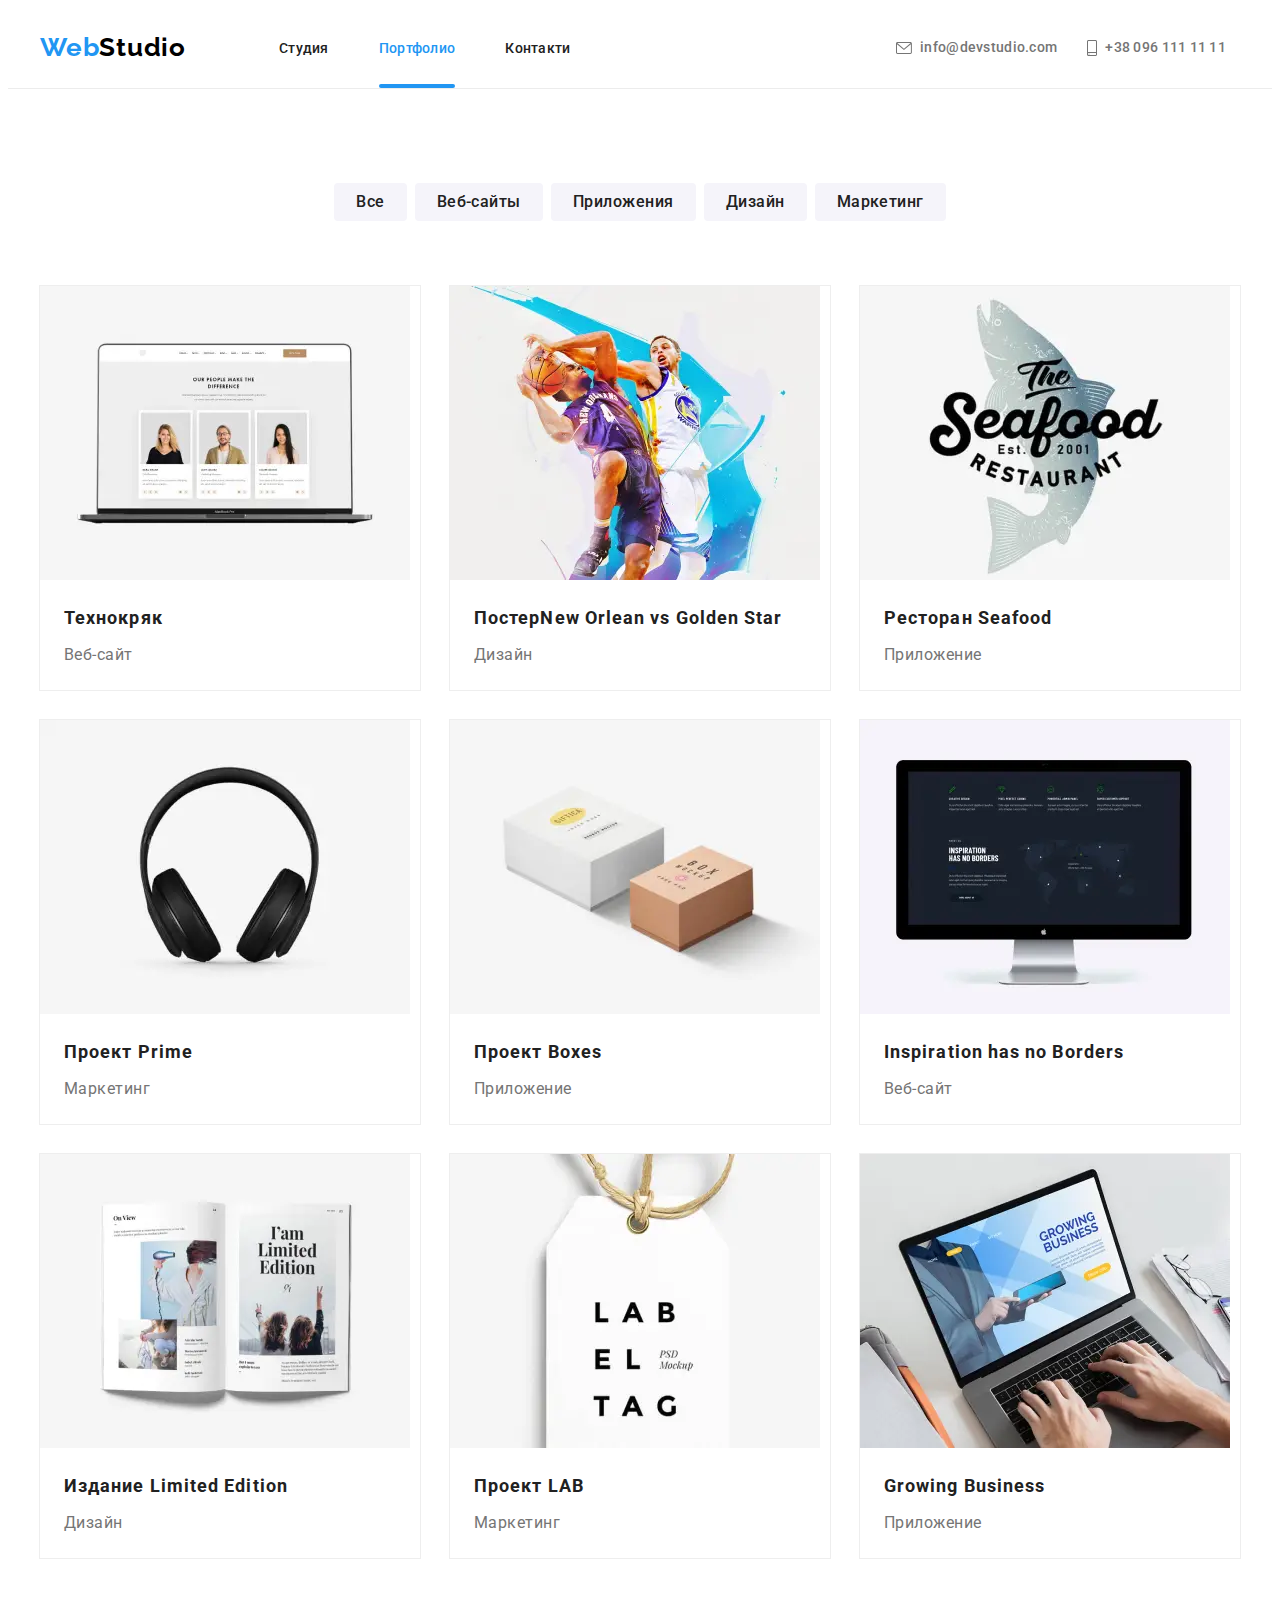
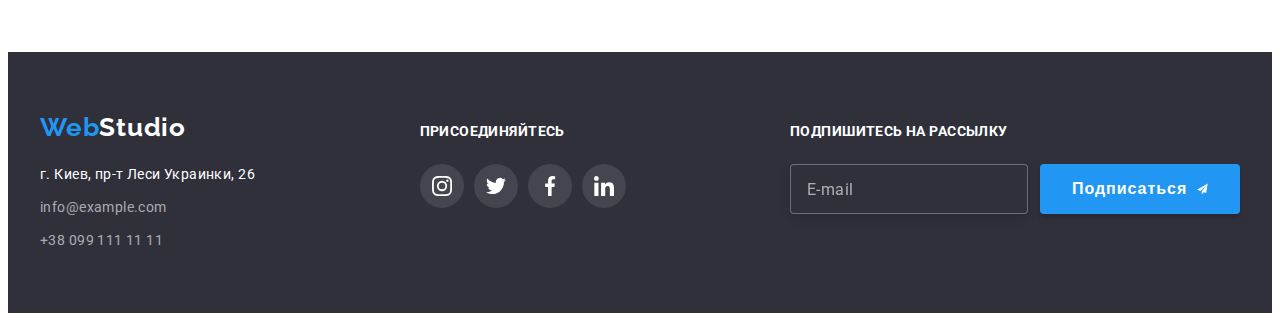
==== commit 176b446d: "picture done" ====
--- a/portfolio.html
+++ b/portfolio.html
@@ -153,10 +153,60 @@
             <li class="portfolio-item">
               <a class="portfolio-link" href="">
                 <div class="portfolio-overlay">
-                  <img
-                    src="./images/portfolio/tehnokriak.jpg"
-                    alt="Технокряк"
-                  />
+                  <picture>
+                    <source
+                      srcset="
+                        ./images/portfolio/portfolio-tehnokriak-desktop.webp    1x,
+                        ./images/portfolio/portfolio-tehnokriak-desktop@2x.webp 2x
+                      "
+                      type="image/webp"
+                      media="(min-width:1200px)"
+                    />
+                    <source
+                      srcset="
+                        ./images/portfolio/portfolio-tehnokriak-tablet.webp    1x,
+                        ./images/portfolio/portfolio-tehnokriak-tablet@2x.webp 2x
+                      "
+                      type="image/webp"
+                      media="(min-width:768px)"
+                    />
+                    <source
+                      srcset="
+                        ./images/portfolio/portfolio-tehnokriak-mob.webp    1x,
+                        ./images/portfolio/portfolio-tehnokriak-mob@2x.webp 2x
+                      "
+                      type="image/webp"
+                      media="(min-width:480px)"
+                    />
+                    <source
+                      srcset="
+                        ./images/portfolio/portfolio-tehnokriak-desktop.jpg    1x,
+                        ./images/portfolio/portfolio-tehnokriak-desktop@2x.jpg 2x
+                      "
+                      type="image/webp"
+                      media="(min-width:1200px)"
+                    />
+                    <source
+                      srcset="
+                        ./images/portfolio/portfolio-tehnokriak-tablet.jpg    1x,
+                        ./images/portfolio/portfolio-tehnokriak-tablet@2x.jpg 2x
+                      "
+                      type="image/webp"
+                      media="(min-width:768px)"
+                    />
+                    <source
+                      srcset="
+                        ./images/portfolio/portfolio-tehnokriak-mob.jpg    1x,
+                        ./images/portfolio/portfolio-tehnokriak-mob@2x.jpg 2x
+                      "
+                      type="image/webp"
+                      media="(min-width:480px)"
+                    />
+                    <img
+                      src="./images/portfolio/portfolio-tehnokriak-mob.jpg"
+                      alt="Технокряк"
+                    />
+                  </picture>
                   <p class="portfolio-overlay-text">
                     Технокряк это современная площадка распространения
                     коронавируса. Компании используют эту платформу для
@@ -173,10 +223,61 @@
             <li class="portfolio-item">
               <a class="portfolio-link" href="">
                 <div class="portfolio-overlay">
-                  <img
-                    src="./images/portfolio/poster.jpg"
-                    alt="Постер New Orlean vs Golden Star"
-                  />
+                  <picture>
+                    <source
+                      srcset="
+                        ./images/portfolio/portfolio-poster-desktop.webp    1x,
+                        ./images/portfolio/portfolio-poster-desktop@2x.webp 2x
+                      "
+                      type="image/webp"
+                      media="(min-width:1200px)"
+                    />
+                    <source
+                      srcset="
+                        ./images/portfolio/portfolio-poster-tablet.webp    1x,
+                        ./images/portfolio/portfolio-poster-tablet@2x.webp 2x
+                      "
+                      type="image/webp"
+                      media="(min-width:768px)"
+                    />
+                    <source
+                      srcset="
+                        ./images/portfolio/portfolio-poster-mob.webp    1x,
+                        ./images/portfolio/portfolio-poster-mob@2x.webp 2x
+                      "
+                      type="image/webp"
+                      media="(min-width:480px)"
+                    />
+                    <source
+                      srcset="
+                        ./images/portfolio/portfolio-poster-desktop.jpg    1x,
+                        ./images/portfolio/portfolio-poster-desktop@2x.jpg 2x
+                      "
+                      type="image/webp"
+                      media="(min-width:1200px)"
+                    />
+                    <source
+                      srcset="
+                        ./images/portfolio/portfolio-poster-tablet.jpg    1x,
+                        ./images/portfolio/portfolio-poster-tablet@2x.jpg 2x
+                      "
+                      type="image/webp"
+                      media="(min-width:768px)"
+                    />
+                    <source
+                      srcset="
+                        ./images/portfolio/portfolio-poster-mob.jpg    1x,
+                        ./images/portfolio/portfolio-poster-mob@2x.jpg 2x
+                      "
+                      type="image/webp"
+                      media="(min-width:480px)"
+                    />
+                    <img
+                      src="./images/portfolio/portfolio-poster-mob.jpg"
+                      alt="Постер New Orlean vs Golden Star"
+                    />
+                  </picture>
+
                   <p class="portfolio-overlay-text">
                     Технокряк это современная площадка распространения
                     коронавируса. Компании используют эту платформу для
@@ -195,10 +296,60 @@
             <li class="portfolio-item">
               <a class="portfolio-link" href="">
                 <div class="portfolio-overlay">
-                  <img
-                    src="./images/portfolio/restaurant-seafood.jpg"
-                    alt="Ресторан Seafood"
-                  />
+                  <picture>
+                    <source
+                      srcset="
+                        ./images/portfolio/portfolio-restaurant-desktop.webp    1x,
+                        ./images/portfolio/portfolio-restaurant-desktop@2x.webp 2x
+                      "
+                      type="image/webp"
+                      media="(min-width:1200px)"
+                    />
+                    <source
+                      srcset="
+                        ./images/portfolio/portfolio-restaurant-tablet.webp    1x,
+                        ./images/portfolio/portfolio-restaurant-tablet@2x.webp 2x
+                      "
+                      type="image/webp"
+                      media="(min-width:768px)"
+                    />
+                    <source
+                      srcset="
+                        ./images/portfolio/portfolio-restaurant-mob.webp    1x,
+                        ./images/portfolio/portfolio-restaurant-mob@2x.webp 2x
+                      "
+                      type="image/webp"
+                      media="(min-width:480px)"
+                    />
+                    <source
+                      srcset="
+                        ./images/portfolio/portfolio-restaurant-desktop.jpg    1x,
+                        ./images/portfolio/portfolio-restaurant-desktop@2x.jpg 2x
+                      "
+                      type="image/webp"
+                      media="(min-width:1200px)"
+                    />
+                    <source
+                      srcset="
+                        ./images/portfolio/portfolio-restaurant-tablet.jpg    1x,
+                        ./images/portfolio/portfolio-restaurant-tablet@2x.jpg 2x
+                      "
+                      type="image/webp"
+                      media="(min-width:768px)"
+                    />
+                    <source
+                      srcset="
+                        ./images/portfolio/portfolio-restaurant-mob.jpg    1x,
+                        ./images/portfolio/portfolio-restaurant-mob@2x.jpg 2x
+                      "
+                      type="image/webp"
+                      media="(min-width:480px)"
+                    />
+                    <img
+                      src="./images/portfolio/portfolio-restaurant-mob.jpg"
+                      alt="Ресторан Seafood"
+                    />
+                  </picture>
                   <p class="portfolio-overlay-text">
                     Технокряк это современная площадка распространения
                     коронавируса. Компании используют эту платформу для
@@ -217,10 +368,61 @@
             <li class="portfolio-item">
               <a class="portfolio-link" href="">
                 <div class="portfolio-overlay">
-                  <img
-                    src="./images/portfolio/project-prime.jpg"
-                    alt="Проект Prime"
-                  />
+                  <picture>
+                    <source
+                      srcset="
+                        ./images/portfolio/portfolio-prime-desktop.webp    1x,
+                        ./images/portfolio/portfolio-prime-desktop@2x.webp 2x
+                      "
+                      type="image/webp"
+                      media="(min-width:1200px)"
+                    />
+                    <source
+                      srcset="
+                        ./images/portfolio/portfolio-prime-tablet.webp    1x,
+                        ./images/portfolio/portfolio-prime-tablet@2x.webp 2x
+                      "
+                      type="image/webp"
+                      media="(min-width:768px)"
+                    />
+                    <source
+                      srcset="
+                        ./images/portfolio/portfolio-prime-mob.webp    1x,
+                        ./images/portfolio/portfolio-prime-mob@2x.webp 2x
+                      "
+                      type="image/webp"
+                      media="(min-width:480px)"
+                    />
+                    <source
+                      srcset="
+                        ./images/portfolio/portfolio-prime-desktop.jpg    1x,
+                        ./images/portfolio/portfolio-prime-desktop@2x.jpg 2x
+                      "
+                      type="image/webp"
+                      media="(min-width:1200px)"
+                    />
+                    <source
+                      srcset="
+                        ./images/portfolio/portfolio-prime-tablet.jpg    1x,
+                        ./images/portfolio/portfolio-prime-tablet@2x.jpg 2x
+                      "
+                      type="image/webp"
+                      media="(min-width:768px)"
+                    />
+                    <source
+                      srcset="
+                        ./images/portfolio/portfolio-prime-mob.jpg    1x,
+                        ./images/portfolio/portfolio-prime-mob@2x.jpg 2x
+                      "
+                      type="image/webp"
+                      media="(min-width:480px)"
+                    />
+                    <img
+                      src="./images/portfolio/portfolio-prime-mob.jpg"
+                      alt="Проект Prime"
+                    />
+                  </picture>
+
                   <p class="portfolio-overlay-text">
                     Технокряк это современная площадка распространения
                     коронавируса. Компании используют эту платформу для
@@ -239,10 +441,61 @@
             <li class="portfolio-item">
               <a class="portfolio-link" href="">
                 <div class="portfolio-overlay">
-                  <img
-                    src="images/portfolio/projact-box.jpg"
-                    alt="Проект Boxes"
-                  />
+                  <picture>
+                    <source
+                      srcset="
+                        ./images/portfolio/portfolio-boxes-desktop.webp    1x,
+                        ./images/portfolio/portfolio-boxes-desktop@2x.webp 2x
+                      "
+                      type="image/webp"
+                      media="(min-width:1200px)"
+                    />
+                    <source
+                      srcset="
+                        ./images/portfolio/portfolio-boxes-tablet.webp    1x,
+                        ./images/portfolio/portfolio-boxes-tablet@2x.webp 2x
+                      "
+                      type="image/webp"
+                      media="(min-width:768px)"
+                    />
+                    <source
+                      srcset="
+                        ./images/portfolio/portfolio-boxes-mob.webp    1x,
+                        ./images/portfolio/portfolio-boxes-mob@2x.webp 2x
+                      "
+                      type="image/webp"
+                      media="(min-width:480px)"
+                    />
+                    <source
+                      srcset="
+                        ./images/portfolio/portfolio-boxes-desktop.jpg    1x,
+                        ./images/portfolio/portfolio-boxes-desktop@2x.jpg 2x
+                      "
+                      type="image/webp"
+                      media="(min-width:1200px)"
+                    />
+                    <source
+                      srcset="
+                        ./images/portfolio/portfolio-boxes-tablet.jpg    1x,
+                        ./images/portfolio/portfolio-boxes-tablet@2x.jpg 2x
+                      "
+                      type="image/webp"
+                      media="(min-width:768px)"
+                    />
+                    <source
+                      srcset="
+                        ./images/portfolio/portfolio-boxes-mob.jpg    1x,
+                        ./images/portfolio/portfolio-boxes-mob@2x.jpg 2x
+                      "
+                      type="image/webp"
+                      media="(min-width:480px)"
+                    />
+                    <img
+                      src="./images/portfolio/portfolio-boxes-mob.jpg"
+                      alt="Проект Boxes"
+                    />
+                  </picture>
+
                   <p class="portfolio-overlay-text">
                     Технокряк это современная площадка распространения
                     коронавируса. Компании используют эту платформу для
@@ -261,10 +514,60 @@
             <li class="portfolio-item">
               <a class="portfolio-link" href="">
                 <div class="portfolio-overlay">
-                  <img
-                    src="./images/portfolio/inspiration.jpg"
-                    alt="Inspiration has no Borders"
-                  />
+                  <picture>
+                    <source
+                      srcset="
+                        ./images/portfolio/portfolio-inspiration-desktop.webp    1x,
+                        ./images/portfolio/portfolio-inspiration-desktop@2x.webp 2x
+                      "
+                      type="image/webp"
+                      media="(min-width:1200px)"
+                    />
+                    <source
+                      srcset="
+                        ./images/portfolio/portfolio-inspiration-tablet.webp    1x,
+                        ./images/portfolio/portfolio-inspiration-tablet@2x.webp 2x
+                      "
+                      type="image/webp"
+                      media="(min-width:768px)"
+                    />
+                    <source
+                      srcset="
+                        ./images/portfolio/portfolio-inspiration-mob.webp    1x,
+                        ./images/portfolio/portfolio-inspiration-mob@2x.webp 2x
+                      "
+                      type="image/webp"
+                      media="(min-width:480px)"
+                    />
+                    <source
+                      srcset="
+                        ./images/portfolio/portfolio-inspiration-desktop.jpg    1x,
+                        ./images/portfolio/portfolio-inspiration-desktop@2x.jpg 2x
+                      "
+                      type="image/webp"
+                      media="(min-width:1200px)"
+                    />
+                    <source
+                      srcset="
+                        ./images/portfolio/portfolio-inspiration-tablet.jpg    1x,
+                        ./images/portfolio/portfolio-inspiration-tablet@2x.jpg 2x
+                      "
+                      type="image/webp"
+                      media="(min-width:768px)"
+                    />
+                    <source
+                      srcset="
+                        ./images/portfolio/portfolio-inspiration-mob.jpg    1x,
+                        ./images/portfolio/portfolio-inspiration-mob@2x.jpg 2x
+                      "
+                      type="image/webp"
+                      media="(min-width:480px)"
+                    />
+                    <img
+                      src="./images/portfolio/portfolio-inspiration-mob.jpg"
+                      alt="Inspiration has no Borders"
+                    />
+                  </picture>
                   <p class="portfolio-overlay-text">
                     Технокряк это современная площадка распространения
                     коронавируса. Компании используют эту платформу для
@@ -283,10 +586,60 @@
             <li class="portfolio-item">
               <a class="portfolio-link" href="">
                 <div class="portfolio-overlay">
-                  <img
-                    src="./images/portfolio/limited-edition.jpg"
-                    alt="Издание Limited Edition"
-                  />
+                  <picture>
+                    <source
+                      srcset="
+                        ./images/portfolio/portfolio-limedition-desktop.webp    1x,
+                        ./images/portfolio/portfolio-limedition-desktop@2x.webp 2x
+                      "
+                      type="image/webp"
+                      media="(min-width:1200px)"
+                    />
+                    <source
+                      srcset="
+                        ./images/portfolio/portfolio-limedition-tablet.webp    1x,
+                        ./images/portfolio/portfolio-limedition-tablet@2x.webp 2x
+                      "
+                      type="image/webp"
+                      media="(min-width:768px)"
+                    />
+                    <source
+                      srcset="
+                        ./images/portfolio/portfolio-limedition-mob.webp    1x,
+                        ./images/portfolio/portfolio-limedition-mob@2x.webp 2x
+                      "
+                      type="image/webp"
+                      media="(min-width:480px)"
+                    />
+                    <source
+                      srcset="
+                        ./images/portfolio/portfolio-limedition-desktop.jpg    1x,
+                        ./images/portfolio/portfolio-limedition-desktop@2x.jpg 2x
+                      "
+                      type="image/webp"
+                      media="(min-width:1200px)"
+                    />
+                    <source
+                      srcset="
+                        ./images/portfolio/portfolio-limedition-tablet.jpg    1x,
+                        ./images/portfolio/portfolio-limedition-tablet@2x.jpg 2x
+                      "
+                      type="image/webp"
+                      media="(min-width:768px)"
+                    />
+                    <source
+                      srcset="
+                        ./images/portfolio/portfolio-limedition-mob.jpg    1x,
+                        ./images/portfolio/portfolio-limedition-mob@2x.jpg 2x
+                      "
+                      type="image/webp"
+                      media="(min-width:480px)"
+                    />
+                    <img
+                      src="./images/portfolio/portfolio-limedition-mob.jpg"
+                      alt="Издание Limited Edition"
+                    />
+                  </picture>
                   <p class="portfolio-overlay-text">
                     Технокряк это современная площадка распространения
                     коронавируса. Компании используют эту платформу для
@@ -305,10 +658,60 @@
             <li class="portfolio-item">
               <a class="portfolio-link" href="">
                 <div class="portfolio-overlay">
-                  <img
-                    src="./images/portfolio/project-lab.jpg"
-                    alt="Проект LAB"
-                  />
+                  <picture>
+                    <source
+                      srcset="
+                        ./images/portfolio/portfolio-lab-desktop.webp    1x,
+                        ./images/portfolio/portfolio-lab-desktop@2x.webp 2x
+                      "
+                      type="image/webp"
+                      media="(min-width:1200px)"
+                    />
+                    <source
+                      srcset="
+                        ./images/portfolio/portfolio-lab-tablet.webp    1x,
+                        ./images/portfolio/portfolio-lab-tablet@2x.webp 2x
+                      "
+                      type="image/webp"
+                      media="(min-width:768px)"
+                    />
+                    <source
+                      srcset="
+                        ./images/portfolio/portfolio-lab-mob.webp    1x,
+                        ./images/portfolio/portfolio-lab-mob@2x.webp 2x
+                      "
+                      type="image/webp"
+                      media="(min-width:480px)"
+                    />
+                    <source
+                      srcset="
+                        ./images/portfolio/portfolio-lab-desktop.jpg    1x,
+                        ./images/portfolio/portfolio-lab-desktop@2x.jpg 2x
+                      "
+                      type="image/webp"
+                      media="(min-width:1200px)"
+                    />
+                    <source
+                      srcset="
+                        ./images/portfolio/portfolio-lab-tablet.jpg    1x,
+                        ./images/portfolio/portfolio-lab-tablet@2x.jpg 2x
+                      "
+                      type="image/webp"
+                      media="(min-width:768px)"
+                    />
+                    <source
+                      srcset="
+                        ./images/portfolio/portfolio-lab-mob.jpg    1x,
+                        ./images/portfolio/portfolio-lab-mob@2x.jpg 2x
+                      "
+                      type="image/webp"
+                      media="(min-width:480px)"
+                    />
+                    <img
+                      src="./images/portfolio/portfolio-lab-mob.jpg"
+                      alt="Проект LAB"
+                    />
+                  </picture>
                   <p class="portfolio-overlay-text">
                     Технокряк это современная площадка распространения
                     коронавируса. Компании используют эту платформу для
@@ -327,10 +730,60 @@
             <li class="portfolio-item">
               <a class="portfolio-link" href="">
                 <div class="portfolio-overlay">
-                  <img
-                    src="./images/portfolio/growing-business.jpg"
-                    alt="Growing Business"
-                  />
+                  <picture>
+                    <source
+                      srcset="
+                        ./images/portfolio/portfolio-growing-desktop.webp    1x,
+                        ./images/portfolio/portfolio-growing-desktop@2x.webp 2x
+                      "
+                      type="image/webp"
+                      media="(min-width:1200px)"
+                    />
+                    <source
+                      srcset="
+                        ./images/portfolio/portfolio-growing-tablet.webp    1x,
+                        ./images/portfolio/portfolio-growing-tablet@2x.webp 2x
+                      "
+                      type="image/webp"
+                      media="(min-width:768px)"
+                    />
+                    <source
+                      srcset="
+                        ./images/portfolio/portfolio-growing-mob.webp    1x,
+                        ./images/portfolio/portfolio-growing-mob@2x.webp 2x
+                      "
+                      type="image/webp"
+                      media="(min-width:480px)"
+                    />
+                    <source
+                      srcset="
+                        ./images/portfolio/portfolio-growing-desktop.jpg    1x,
+                        ./images/portfolio/portfolio-growing-desktop@2x.jpg 2x
+                      "
+                      type="image/webp"
+                      media="(min-width:1200px)"
+                    />
+                    <source
+                      srcset="
+                        ./images/portfolio/portfolio-growing-tablet.jpg    1x,
+                        ./images/portfolio/portfolio-growing-tablet@2x.jpg 2x
+                      "
+                      type="image/webp"
+                      media="(min-width:768px)"
+                    />
+                    <source
+                      srcset="
+                        ./images/portfolio/portfolio-growing-mob.jpg    1x,
+                        ./images/portfolio/portfolio-growing-mob@2x.jpg 2x
+                      "
+                      type="image/webp"
+                      media="(min-width:480px)"
+                    />
+                    <img
+                      src="./images/portfolio/portfolio-growing-mob.jpg"
+                      alt="Growing Business"
+                    />
+                  </picture>
                   <p class="portfolio-overlay-text">
                     Технокряк это современная площадка распространения
                     коронавируса. Компании используют эту платформу для
@@ -433,5 +886,6 @@
         </div>
       </div>
     </footer>
+    <script src="./js/mobile-menu-btn.js"></script>
   </body>
 </html>
--- a/css/main.min.css
+++ b/css/main.min.css
@@ -1,2 +1,2 @@
-.visually-hidden{position:absolute !important;clip:rect(1px 1px 1px 1px);clip:rect(1px, 1px, 1px, 1px);padding:0 !important;border:0 !important;height:1px !important;width:1px !important;overflow:hidden}body{color:#212121;font-family:'Roboto', sans-serif;font-size:14px;font-weight:400;line-height:1.12;letter-spacing:.03em}body.modal-open{overflow:hidden}.list{padding:0;margin:0;list-style:none}.link{text-decoration:none}img{display:block;max-width:100%;height:auto}.container{width:100%;padding:0 15px;margin:0 auto;outline:springgreen}@media screen and (min-width: 480px){.container{width:480px}}@media screen and (min-width: 768px){.container{width:768px}}@media screen and (min-width: 1200px){.container{width:1200px}}.container.page-header{display:flex;justify-content:space-between;align-items:center}@media screen and (min-width: 768px){.footer .container{display:flex;flex-wrap:wrap;align-items:baseline;justify-content:space-around}}@media screen and (min-width: 1200px){.footer .container{align-items:baseline;justify-content:space-between}}.logo{padding-top:16px;padding-bottom:16px;color:#2196f3;font-family:'Raleway', sans-serif;font-weight:700;font-size:24px;line-height:1.167;letter-spacing:0.03em;text-decoration:none;transition:color 250ms cubic-bezier(0.4, 0, 0.2, 1)}@media screen and (min-width: 768px){.logo{padding-top:26px;padding-bottom:26px}}@media screen and (min-width: 1200px){.logo{padding-top:24px;padding-bottom:25px;font-size:26px;line-height:1.192}}.logo:hover,.logo:focus{color:#2196f3}.header-studio{color:#000}.footer-studio{color:#fff}.button{display:block;margin-left:auto;margin-right:auto;padding:10px 32px;color:#212121;background-color:#f5f4fa;font-family:inherit;font-weight:500;font-size:16px;line-height:1.63;align-items:center;letter-spacing:0.03em;text-decoration:none;border:0px;border-radius:4px;cursor:pointer}.button:hover,.button:focus{color:#fff;background-color:#2196f3}.button.primary{color:#fff;background-color:#2196f3;box-shadow:0px 4px 4px rgba(0,0,0,0.15);font-weight:700;line-height:1.88;letter-spacing:0.06em;transition:background-color 250ms cubic-bezier(0.4, 0, 0.2, 1)}.button.primary:hover,.button.primary:focus{background-color:#188ce8}.button.secondary{padding:6px 22px;width:100%;margin-bottom:15px;color:#212121;background-color:#f5f4fa;transition-property:color, background-color, box-shadow;transition-duration:250ms;transition-timing-function:cubic-bezier(0.4, 0, 0.2, 1)}.button.secondary:hover,.button.secondary:focus{color:#fff;background-color:#2196f3;box-shadow:0px 3px 1px rgba(0,0,0,0.1),0px 1px 2px rgba(0,0,0,0.08),0px 2px 2px rgba(0,0,0,0.12)}.mobile-menu-btn{display:inline-flex;margin:0;margin-right:2px;padding:0;border:none;background-color:transparent}.mobile-menu-btn:hover,.mobile-menu-btn:focus{color:#2196f3}@media screen and (min-width: 768px){.mobile-menu-btn{display:none}}.mobile-menu-btn-close{position:absolute;top:8px;right:15px;display:flex;justify-content:center;align-items:center;width:40px;height:40px;background:#fff;border:none}@media screen and (min-width: 768px){.mobile-menu-btn-close{display:none}}.mobile-menu-btn-close:hover,.mobile-menu-btn-close:focus{color:#2196f3;transition:fill 250ms cubic-bezier(0.4, 0, 0.2, 1)}.icon-menu,.icon-cross{fill:currentColor}.socnetworks{display:flex;justify-content:center}.socnetworks li{width:44px;height:44px;padding:0;margin:0}.team .socnetworks{padding:16px 32px 30px}.soclink{display:flex;justify-content:center;align-items:center;width:100%;height:100%;padding:0;margin:0;color:#afb1b8;border-radius:50%;transition:background-color 250ms cubic-bezier(0.4, 0, 0.2, 1),color 250ms cubic-bezier(0.4, 0, 0.2, 1)}.soclink-icon{width:20px;height:20px;fill:currentColor}.soclink:hover,.soclink:focus{color:#fff;background-color:#2196f3;outline:none}.socnetworks li+li{margin-left:10px}.navigation{display:flex;flex-wrap:wrap;margin-bottom:40px}@media screen and (min-width: 768px){.navigation{display:flex;justify-content:center;align-items:start;margin-bottom:30px}}@media screen and (min-width: 1200px){.navigation{margin-bottom:50px}}.navigation .item:not(:last-child){margin-right:8px}.portfolio{padding-top:60px;padding-bottom:60px}@media screen and (min-width: 1200px){.portfolio{padding-top:94px;padding-bottom:94px}}@media screen and (min-width: 768px){.portfolio-list{display:flex;flex-wrap:wrap;margin:-15px}}.portfolio-item{width:450px;background-color:#fff;outline:1px solid #eee}@media screen and (min-width: 768px){.portfolio-item{margin:15px;flex-basis:calc((100% - 60px) / 2)}}@media screen and (min-width: 1200px){.portfolio-item{flex-basis:calc((100% - 90px) / 3)}}.portfolio-link{width:100%;margin:0;text-decoration:none;transition-property:box-shadow, transform;transition-duration:250ms;transition-timing-function:cubic-bezier(0.4, 0, 0.2, 1)}.portfolio-link:hover,.portfolio-link:focus{box-shadow:0px 1px 1px rgba(0,0,0,0.12),0px 4px 4px rgba(0,0,0,0.06),1px 4px 6px rgba(0,0,0,0.16)}.portfolio-text{padding:20px 24px}.portfolio-title{margin-top:0px;margin-bottom:4px;color:#212121;font-weight:700;font-size:18px;line-height:2;letter-spacing:0.06em}.portfolio-type{margin:0px;color:#757575;font-size:16px;line-height:1.875;letter-spacing:0.03em}.portfolio-overlay{position:relative;overflow:hidden}.portfolio-overlay-text{position:absolute;top:0px;left:0px;margin:0;padding:63px 24px;width:100%;height:100%;color:#fff;background-color:rgba(33,150,243,0.9);font-weight:400;font-size:18px;line-height:1.556;letter-spacing:0.03em;opacity:0;transform:translatey(100%);transition:transform 250ms cubic-bezier(0.4, 0, 0.2, 1),opacity 250ms cubic-bezier(0.4, 0, 0.2, 1)}.portfolio-link:hover .portfolio-overlay-text,.portfolio-link:focus .portfolio-overlay-text{opacity:1;transform:translatey(0)}.hero{text-align:center;padding-top:118px;padding-bottom:118px;max-width:768px;background-color:#2f303a;background-repeat:no-repeat;background-position:center;background-size:cover;background-image:linear-gradient(to right, rgba(47,48,58,0.4), rgba(47,48,58,0.4)),url(../images/maine/hero/hero-mob.jpg)}@media screen and (min-device-pixel-ratio: 2), screen and (min-resolution: 192dpi), screen and (min-resolution: 2dppx){.hero{background-image:linear-gradient(to right, rgba(47,48,58,0.4), rgba(47,48,58,0.4)),url(../images/maine/hero/hero-mob@2x.jpg)}}.hero-title{margin-top:0;margin-bottom:30px;color:#fff;font-weight:900;font-size:26px;line-height:1.615;letter-spacing:0.06em}@media screen and (min-width: 1200px){.hero-title{font-size:44px;line-height:1.364}}@media screen and (min-width: 768px){.hero{max-width:1600px;background-image:linear-gradient(to right, rgba(47,48,58,0.4), rgba(47,48,58,0.4)),url(../images/maine/hero/hero-tablet.jpg)}}@media screen and (min-width: 768px) and (min-device-pixel-ratio: 2), screen and (min-width: 768px) and (min-resolution: 192dpi), screen and (min-width: 768px) and (min-resolution: 2dppx){.hero{background-image:linear-gradient(to right, rgba(47,48,58,0.4), rgba(47,48,58,0.4)),url(../images/maine/hero/hero-tablet@2x.jpg)}}@media screen and (min-width: 1200px){.hero{padding-top:200px;padding-bottom:200px;background-image:linear-gradient(to right, rgba(47,48,58,0.4), rgba(47,48,58,0.4)),url(../images/maine/hero/hero-desktop.jpg)}}@media screen and (min-width: 1200px) and (min-device-pixel-ratio: 2), screen and (min-width: 1200px) and (min-resolution: 192dpi), screen and (min-width: 1200px) and (min-resolution: 2dppx){.hero{background-image:linear-gradient(to right, rgba(47,48,58,0.4), rgba(47,48,58,0.4)),url(../images/maine/hero/hero-desktop@2x.jpg)}}.benefits{padding-top:60px;padding-bottom:60px}.benefits-div-icon{display:flex;justify-content:center;align-items:center;margin-bottom:30px;max-width:450px;height:120px;background-color:#f5f4fa}.benefits-list__title{margin-bottom:10px;text-align:center;font-weight:700;font-size:14px;line-height:1.714;letter-spacing:0.03em;text-transform:uppercase;margin-bottom:10px}.benefits-text{margin:0;color:#757575;line-height:1.71}.benefits__item:not(:last-child){margin-bottom:30px}@media screen and (min-width: 768px) and (max-width: 1200px){.benefits-list{display:flex;flex-wrap:wrap;margin:-15px}.benefits__item{margin:15px;flex-basis:calc(100% / 2 - 30px)}.benefits-list__title{text-align:left}.benefits__item:not(:last-child){margin-bottom:15px}}@media screen and (min-width: 1200px){.benefits{padding-top:94px;padding-bottom:94px}.benefits-list{display:flex}.benefits-list{display:flex;margin:-15px}.benefits__item{margin:15px;flex-basis:calc((100% - 120px) / 4)}.benefits-list__title{text-align:left}}@media screen and (max-width: 1199px){.job{display:none}}@media screen and (min-width: 1200px){.job{padding-bottom:94px}.job-list{display:flex}.job-link{text-decoration:none}.job-item{margin:0px}.job-list .job-item+.job-item{margin-left:30px}.job h2,.team h2,.clients h2{font-weight:700;font-size:36px;line-height:1.167;text-align:center;margin-top:0px;margin-bottom:50px}.job img,.team img,.portfolio img{display:block}.job-thumb{position:relative}.job-text{position:absolute;height:auto;width:100%;margin:0;bottom:0;color:#fff;background:rgba(47,48,58,0.8);font-weight:700;font-size:14px;line-height:1.143;text-align:center;text-transform:uppercase;padding:27px 0}}.team{padding-top:60px;padding-bottom:60px;background-color:#f5f4fa}.team h2{margin-bottom:30px;text-align:center}.team .item{margin-bottom:30px;background-color:#fff;box-shadow:0px 1px 3px rgba(0,0,0,0.12),0px 1px 1px rgba(0,0,0,0.14),0px 2px 1px rgba(0,0,0,0.2);border-radius:0px 0px 4px 4px}.team-link{color:#212121;text-decoration:none;outline:none}.team img{margin:0 auto 30px}.team h3{font-weight:500;font-size:16px;line-height:1.188;text-align:center;margin-top:0px;margin-bottom:10px}.team p{color:#757575;font-weight:400;font-size:16px;line-height:1.188;text-align:center;margin-top:0px}@media screen and (min-width: 768px){.team__list{display:flex;flex-wrap:wrap;margin:-15px}.team .item{margin:15px;flex-basis:calc(100% / 2 - 30px)}}@media screen and (min-width: 1200px){.team{padding-top:94px;padding-bottom:94px}.team__list{display:flex;margin:-15px}.team .item{margin:15px;flex-basis:calc(100% / 4 - 60px)}}.clients{padding-top:60px;padding-bottom:60px}.clients h2{margin-top:0;margin-bottom:30px;text-align:center}.clients-list{display:flex;flex-wrap:wrap;margin:-15px}.clients .item{margin:15px;flex-basis:calc((100% - 60px) / 2);height:90px}@media screen and (min-width: 768px){.clients .item{flex-basis:calc((100% - 90px) / 3)}}@media screen and (min-width: 1200px){.clients{padding-top:94px;padding-bottom:94px}.clients .item{flex-basis:calc((100% - 180px) / 6)}}.clients .link{display:flex;justify-content:center;align-items:center;width:100%;height:100%;color:#afb1b8;border:1px solid #afb1b8;box-sizing:border-box;border-radius:4px;transition:border 250ms cubic-bezier(0.4, 0, 0.2, 1),color 250ms cubic-bezier(0.4, 0, 0.2, 1)}.clients .link:hover,.clients .link:focus{color:#2196f3;border:1px solid #2196f3}.clients-icon{fill:currentColor}.icon-logo-1{width:44.27px;height:49.23px}.icon-logo-2{width:40px;height:52px}.icon-logo-3{width:41px;height:42.6px}.icon-logo-4{width:79.66px;height:42.02px}.icon-logo-5{width:59px;height:47px}.icon-logo-6{width:88.48px;height:45.44px}.footer{background-color:#2f303a;text-align:center;padding-top:60px;padding-bottom:60px}@media screen and (min-width: 1200px){.footer{text-align:left}}.footer-logo-address>.logo{display:block;padding-top:0;padding-bottom:20px}.footer .link{margin-bottom:9px;display:inline-block;line-height:1.714}.footer .tel{margin-bottom:60px}@media screen and (min-width: 1200px){.footer .tel{margin-bottom:0px}}.footer-address>.link{color:#fff;font-style:normal;text-decoration:none}.footer .basement .mail,.footer .basement .tel{color:#ffffff99;text-decoration:none}.footer b{display:block;margin-bottom:20px;font-weight:700;font-size:14px;line-height:1.142;letter-spacing:0.03em;text-transform:uppercase;color:#fff}@media screen and (min-width: 1200px){.footer b{margin-bottom:25px}}.footer .socnetworks{margin:0;padding-bottom:60px}@media screen and (min-width: 1200px){.footer .socnetworks{padding:0}}.footer .soclink{color:#fff;background:rgba(255,255,255,0.1);transition:background-color 250ms cubic-bezier(0.4, 0, 0.2, 1),box-shadow 250ms cubic-bezier(0.4, 0, 0.2, 1)}.footer .soclink:hover,.footer .soclink:focus{background-color:#2196f3;outline:none}.footer .soclink-icon{fill:#fff}.footer-form-email{margin-bottom:20px;padding:0;padding-left:16px;width:100%;height:50px;font-family:Roboto;font-style:normal;font-weight:400px;font-size:16px;line-height:1.185px;letter-spacing:0.03em;color:whitesmoke;background:#2f303a;border:1px solid rgba(255,255,255,0.3);box-sizing:border-box;filter:drop-shadow(0px 4px 4px rgba(0,0,0,0.15));border-radius:4px}.footer-form-email::placeholder{color:rgba(255,255,255,0.6)}@media screen and (min-width: 768px){.footer-sign-up{width:450px}}@media screen and (min-width: 1200px){.footer-form .sign-up{display:flex}}.footer-sign-up-bth{display:flex;margin:0 auto;align-items:center;justify-content:center;width:200px;height:50px;font-weight:700;font-size:16px;line-height:1.875px;letter-spacing:0.06em;color:#fff;background:#2196f3;box-shadow:0px 4px 4px rgba(0,0,0,0.15);border-radius:4px;background-origin:border-box;border:transparent;cursor:pointer}@media screen and (min-width: 1200px){.footer-sign-up-bth{margin-left:12px}}.sign-up-icon{margin-left:10px;fill:#fff}.backdrop{position:fixed;width:100vw;height:100vh;top:0;left:0;background-color:rgba(0,0,0,0.2);opacity:1;transition:opacity 250ms cubic-bezier(0.4, 0, 0.2, 1),visibility 250ms cubic-bezier(0.4, 0, 0.2, 1)}.modal{padding:40px;position:absolute;top:50%;left:50%;transform:translate(-50%, -50%);width:528px;height:581px;background:#fff;box-shadow:0px 1px 3px rgba(0,0,0,0.12),0px 1px 1px rgba(0,0,0,0.14),0px 2px 1px rgba(0,0,0,0.2);border-radius:4px;transition:transform 250ms cubic-bezier(0.4, 0, 0.2, 1);transform:translate(-50%, -50%) rotate(1turn)}@media screen and (max-width: 1199px){.modal{height:95%;max-height:609px;overflow:scroll;width:100%;max-width:450px}}.backdrop.is-hidden .modal{transform:translate(-50%, -50%) rotate(0deg)}.backdrop.is-hidden{opacity:0;visibility:hidden;pointer-events:none}.btn-modal-close{position:absolute;top:8px;right:8px;display:flex;justify-content:center;align-items:center;width:30px;height:30px;border-radius:50%;background:#fff;border:1px solid rgba(0,0,0,0.1);box-sizing:border-box;cursor:pointer}.btn-modal-close:hover,.btn-modal-close:focus{color:#2196f3;transition:color 250ms cubic-bezier(0.4, 0, 0.2, 1)}.icon-close{fill:#000}.modal-form{display:flex;flex-direction:column}.modal-form-text{margin-top:0;margin-bottom:12px;font-weight:700;font-size:20px;line-height:1.15;text-align:center;letter-spacing:0.03em;color:#212121}@media screen and (max-width: 1199px){.modal-form-text{font-weight:20px;line-height:1.5}}.name-label,.tel-label,.email-label,.comment-label{display:inline-block;margin-bottom:4px;font-weight:400;font-size:12px;line-height:1.167;letter-spacing:0.01em;color:#757575}.name-input,.tel-input,.email-input{width:100%;height:40px;padding-left:42px;border:1px solid rgba(33,33,33,0.2);box-sizing:border-box;border-radius:4px}.comment-input{display:block;width:100%;height:120px;padding-left:16px;padding-top:12px;border:1px solid rgba(33,33,33,0.2);box-sizing:border-box;border-radius:4px;resize:none}.name-input:focus,.tel-input:focus,.email-input:focus,.comment-input:focus{border:1px solid #2196f3;box-sizing:border-box;border-radius:4px;outline:none;transition:border 250ms cubic-bezier(0.4, 0, 0.2, 1)}.button-form-send{display:flex;justify-content:center;align-items:center;margin-left:auto;margin-right:auto;width:200px;height:50px;font-family:Roboto;font-style:normal;font-weight:700;font-size:16px;line-height:1.875;letter-spacing:0.06em;color:#fff;background:#2196f3;box-shadow:0px 4px 4px rgba(0,0,0,0.15);border-radius:4px;cursor:pointer;background-origin:border-box;border:transparent}.button-form-send:focus{background:#188ce8;background-origin:border-box;border:transparent}div.relative{position:relative}.modal-form .name-icon,.modal-form .tel-icon,.modal-form .email-icon{position:absolute;top:50%;left:12px;transform:translateY(-50%)}.modal-form input:focus ~ svg{fill:#2196f3;transition:fill 250ms cubic-bezier(0.4, 0, 0.2, 1)}.checkbox0{position:absolute;appearance:none;-moz-appearance:none;-webkit-appearance:none}.checkbox-label0{margin-left:23px;display:block;font-weight:400;font-size:14px;line-height:1.714;letter-spacing:0.03em;color:#757575}@media screen and (max-width: 1199px){.checkbox-label0{font-size:12px;line-height:1.167}}.checkbox-label0::after{position:absolute;top:50%;left:1px;transform:translateY(-50%);content:'';display:inline-block;width:16px;height:15px;border-radius:2px;background-image:url(../images/maine/icon-empty.svg);background-origin:border-box}.exept-form-field0{position:relative;display:flex;justify-content:center;align-items:center;margin-bottom:30px}.exept-form-field0 a{color:#2196f3}.comment-form-field{margin-bottom:20px}.exept0{margin-left:4px}@media screen and (max-width: 1199px){.exept0{font-size:12px;line-height:1.167}}.checkbox0:checked+.checkbox-label0::after{background-image:url(../images/maine/icon-check.svg);background-origin:border-box;border-radius:2px;transition:fill 250ms cubic-bezier(0.4, 0, 0.2, 1)}.name-form-field,.tel-form-field,.email-form-field{margin-bottom:10px}.mobile-menu-container{position:absolute;display:none;background-color:#fff;padding-left:40px;padding-top:48px;padding-bottom:48px;padding-right:15px;max-width:480px;height:796px;color:#212121;font-family:Roboto;font-weight:500;font-size:40px;line-height:1.175;letter-spacing:0.02em}.mobile-menu-container.is-open{display:block;position:absolute;top:0.1px}@media screen and (min-width: 768px){.mobile-menu-container{display:flex;position:static;align-items:center;justify-content:space-between;padding:0;padding-right:15px;margin:0;min-width:619px;height:100%;font-weight:500;font-size:14px;line-height:1.143}}@media screen and (min-width: 1200px){.mobile-menu-container{min-width:1040px}}.site-nav{display:flex;justify-content:space-between}.site-nav-list{margin-bottom:302px}@media screen and (min-width: 768px){.site-nav-list{margin-bottom:0;margin-left:88px;display:flex;justify-content:space-between}}@media screen and (min-width: 1200px){.site-nav-list{margin-left:93px}}.site-nav .link{display:block;color:#212121;text-decoration:none}.site-nav .link:hover,.site-nav .link:hover{color:#2196f3}@media screen and (min-width: 768px){.site-nav .link{padding-top:32px;padding-bottom:32px}}.site-nav-list__item:not(:last-child){margin-bottom:32px}@media screen and (min-width: 768px){.site-nav-list__item:not(:last-child){margin-bottom:0;margin-right:50px}}.header-contact__icon--mail,.header-contact__icon--tel{display:none;fill:currentColor}@media screen and (min-width: 768px){.header-contact__icon--mail,.header-contact__icon--tel{display:inline-flex;align-items:center;justify-content:center;margin-right:8px}}.header-contact{display:flex;flex-direction:column-reverse;margin-bottom:64px}@media screen and (min-width: 768px){.header-contact{margin:0;flex-direction:column}.header-contact .header-contact__item--mail{margin-bottom:10px}}@media screen and (min-width: 1200px){.header-contact{flex-direction:row}.header-contact .header-contact__item--mail{margin-bottom:0px}}.header-contact__link--tel{color:#2196f3;font-size:34px;line-height:1.176;text-decoration:none}.header-contact__link--tel:hover,.header-contact__link--tel:focus{color:#2196f3}@media screen and (min-width: 1200px){.header-contact__link--tel{display:flex;align-items:center;justify-content:center;margin-left:30px}}.header-contact__link--mail{color:#757575;font-size:24px;line-height:1.167;text-decoration:none}.header-contact__link--mail:hover,.header-contact__link--mail:focus{color:#2196f3}@media screen and (min-width: 1200px){.header-contact__link--mail{display:flex;align-items:center;justify-content:center}}@media screen and (min-width: 768px){.header-contact__link--mail,.header-contact__link--tel{display:flex;color:#757575;font-weight:500;font-size:12px;line-height:1.167}}@media screen and (min-width: 1200px){.header-contact__link--mail,.header-contact__link--tel{font-size:14px;line-height:1.13}}.mobile-menu-soclink-list{display:flex}@media screen and (min-width: 768px){.mobile-menu-soclink-list{display:none}}.mobile-menu-soclink-link{position:relative;display:block;margin-right:10px;padding-right:10px;color:#2196f3;font-size:18px;line-height:1.222;text-decoration:none}.mobile-menu-soclink-link::after{position:absolute;content:'';top:0;right:0;display:block;height:22px;width:1px;background-color:#757575}.site-nav-list__item .current{position:relative;display:block;color:#2196f3}.site-nav-list__item .current::after{position:absolute;content:'';bottom:0;left:0;display:block;height:4px;width:100%;background-color:#2196f3;border-radius:2px;align-self:flex-end}@media screen and (max-width: 767px){.site-nav-list__item .current::after{display:none}}.mobile-menu-soclink-link--Linkedin::after{display:none}.icon-menu,.icon-cross{fill:currentColor}@media screen and (min-width: 768px){.header-contact__icon--mail{width:14px;height:10px}}@media screen and (min-width: 1200px){.header-contact__icon--mail{width:16px;height:12px}}@media screen and (min-width: 768px){.header-contact__icon--tel{width:10px;height:14px}}@media screen and (min-width: 1200px){.header-contact__icon--tel{width:10px;height:16px}}.header{border-bottom-width:1px;border-bottom-style:solid;border-bottom-color:#ececec}
+.visually-hidden{position:absolute !important;clip:rect(1px 1px 1px 1px);clip:rect(1px, 1px, 1px, 1px);padding:0 !important;border:0 !important;height:1px !important;width:1px !important;overflow:hidden}body{color:#212121;font-family:'Roboto', sans-serif;font-size:14px;font-weight:400;line-height:1.12;letter-spacing:.03em}body.modal-open{overflow:hidden}.list{padding:0;margin:0;list-style:none}.link{text-decoration:none}img{display:block;max-width:100%;height:auto}.container{width:100%;padding:0 15px;margin:0 auto;outline:springgreen}@media screen and (min-width: 480px){.container{width:480px}}@media screen and (min-width: 768px){.container{width:768px}}@media screen and (min-width: 1200px){.container{width:1200px}}.container.page-header{display:flex;justify-content:space-between;align-items:center}@media screen and (min-width: 768px){.footer .container{display:flex;flex-wrap:wrap;align-items:baseline;justify-content:space-around}}@media screen and (min-width: 1200px){.footer .container{align-items:baseline;justify-content:space-between}}.logo{padding-top:16px;padding-bottom:16px;color:#2196f3;font-family:'Raleway', sans-serif;font-weight:700;font-size:24px;line-height:1.167;letter-spacing:0.03em;text-decoration:none;transition:color 250ms cubic-bezier(0.4, 0, 0.2, 1)}@media screen and (min-width: 768px){.logo{padding-top:26px;padding-bottom:26px}}@media screen and (min-width: 1200px){.logo{padding-top:24px;padding-bottom:25px;font-size:26px;line-height:1.192}}.logo:hover,.logo:focus{color:#2196f3}.header-studio{color:#000}.footer-studio{color:#fff}.button{display:block;margin-left:auto;margin-right:auto;padding:10px 32px;color:#212121;background-color:#f5f4fa;font-family:inherit;font-weight:500;font-size:16px;line-height:1.63;align-items:center;letter-spacing:0.03em;text-decoration:none;border:0px;border-radius:4px;cursor:pointer}.button:hover,.button:focus{color:#fff;background-color:#2196f3}.button.primary{color:#fff;background-color:#2196f3;box-shadow:0px 4px 4px rgba(0,0,0,0.15);font-weight:700;line-height:1.88;letter-spacing:0.06em;transition:background-color 250ms cubic-bezier(0.4, 0, 0.2, 1)}.button.primary:hover,.button.primary:focus{background-color:#188ce8}.button.secondary{padding:6px 22px;width:100%;margin-bottom:15px;color:#212121;background-color:#f5f4fa;transition-property:color, background-color, box-shadow;transition-duration:250ms;transition-timing-function:cubic-bezier(0.4, 0, 0.2, 1)}.button.secondary:hover,.button.secondary:focus{color:#fff;background-color:#2196f3;box-shadow:0px 3px 1px rgba(0,0,0,0.1),0px 1px 2px rgba(0,0,0,0.08),0px 2px 2px rgba(0,0,0,0.12)}.mobile-menu-btn{display:inline-flex;margin:0;margin-right:6px;padding:0;border:none;background-color:transparent}.mobile-menu-btn:hover,.mobile-menu-btn:focus{color:#2196f3}@media screen and (min-width: 768px){.mobile-menu-btn{display:none}}.mobile-menu-btn-close{position:absolute;top:8px;right:15px;display:flex;justify-content:center;align-items:center;width:40px;height:40px;background:#fff;border:none}@media screen and (min-width: 768px){.mobile-menu-btn-close{display:none}}.mobile-menu-btn-close:hover,.mobile-menu-btn-close:focus{color:#2196f3;transition:fill 250ms cubic-bezier(0.4, 0, 0.2, 1)}.icon-menu,.icon-cross{fill:currentColor}.socnetworks{display:flex;justify-content:center}.socnetworks li{width:44px;height:44px;padding:0;margin:0}.team .socnetworks{padding:16px 32px 30px}.soclink{display:flex;justify-content:center;align-items:center;width:100%;height:100%;padding:0;margin:0;color:#afb1b8;border-radius:50%;transition:background-color 250ms cubic-bezier(0.4, 0, 0.2, 1),color 250ms cubic-bezier(0.4, 0, 0.2, 1)}.soclink-icon{width:20px;height:20px;fill:currentColor}.soclink:hover,.soclink:focus{color:#fff;background-color:#2196f3;outline:none}.socnetworks li+li{margin-left:10px}.navigation{display:flex;flex-wrap:wrap;margin-bottom:40px}@media screen and (min-width: 768px){.navigation{display:flex;justify-content:center;align-items:start;margin-bottom:30px}}@media screen and (min-width: 1200px){.navigation{margin-bottom:50px}}.navigation .item:not(:last-child){margin-right:8px}.portfolio{padding-top:60px;padding-bottom:60px}@media screen and (min-width: 1200px){.portfolio{padding-top:94px;padding-bottom:94px}}@media screen and (min-width: 768px){.portfolio-list{display:flex;flex-wrap:wrap;margin:-15px}}.portfolio-item{width:450px;background-color:#fff;outline:1px solid #eee}@media screen and (min-width: 768px){.portfolio-item{margin:15px;flex-basis:calc((100% - 60px) / 2)}}@media screen and (min-width: 1200px){.portfolio-item{flex-basis:calc((100% - 90px) / 3)}}.portfolio-link{width:100%;margin:0;text-decoration:none;transition-property:box-shadow, transform;transition-duration:250ms;transition-timing-function:cubic-bezier(0.4, 0, 0.2, 1)}.portfolio-link:hover,.portfolio-link:focus{box-shadow:0px 1px 1px rgba(0,0,0,0.12),0px 4px 4px rgba(0,0,0,0.06),1px 4px 6px rgba(0,0,0,0.16)}.portfolio-text{padding:20px 24px}.portfolio-title{margin-top:0px;margin-bottom:4px;color:#212121;font-weight:700;font-size:18px;line-height:2;letter-spacing:0.06em}.portfolio-type{margin:0px;color:#757575;font-size:16px;line-height:1.875;letter-spacing:0.03em}.portfolio-overlay{position:relative;overflow:hidden}.portfolio-overlay-text{position:absolute;top:0px;left:0px;margin:0;padding:63px 24px;width:100%;height:100%;color:#fff;background-color:rgba(33,150,243,0.9);font-weight:400;font-size:18px;line-height:1.556;letter-spacing:0.03em;opacity:0;transform:translatey(100%);transition:transform 250ms cubic-bezier(0.4, 0, 0.2, 1),opacity 250ms cubic-bezier(0.4, 0, 0.2, 1)}.portfolio-link:hover .portfolio-overlay-text,.portfolio-link:focus .portfolio-overlay-text{opacity:1;transform:translatey(0)}.hero{text-align:center;padding-top:118px;padding-bottom:118px;max-width:768px;background-color:#2f303a;background-repeat:no-repeat;background-position:center;background-size:cover;background-image:linear-gradient(to right, rgba(47,48,58,0.4), rgba(47,48,58,0.4)),url(../images/maine/hero/hero-mob.jpg)}@media screen and (min-device-pixel-ratio: 2), screen and (min-resolution: 192dpi), screen and (min-resolution: 2dppx){.hero{background-image:linear-gradient(to right, rgba(47,48,58,0.4), rgba(47,48,58,0.4)),url(../images/maine/hero/hero-mob@2x.jpg)}}@media screen and (min-width: 768px){.hero{max-width:1600px;background-image:linear-gradient(to right, rgba(47,48,58,0.4), rgba(47,48,58,0.4)),url(../images/maine/hero/hero-tablet.jpg)}}@media screen and (min-width: 768px) and (min-device-pixel-ratio: 2), screen and (min-width: 768px) and (min-resolution: 192dpi), screen and (min-width: 768px) and (min-resolution: 2dppx){.hero{background-image:linear-gradient(to right, rgba(47,48,58,0.4), rgba(47,48,58,0.4)),url(../images/maine/hero/hero-tablet@2x.jpg)}}@media screen and (min-width: 1200px){.hero{padding-top:200px;padding-bottom:200px;background-image:linear-gradient(to right, rgba(47,48,58,0.4), rgba(47,48,58,0.4)),url(../images/maine/hero/hero-desktop.jpg)}}@media screen and (min-width: 1200px) and (min-device-pixel-ratio: 2), screen and (min-width: 1200px) and (min-resolution: 192dpi), screen and (min-width: 1200px) and (min-resolution: 2dppx){.hero{background-image:linear-gradient(to right, rgba(47,48,58,0.4), rgba(47,48,58,0.4)),url(../images/maine/hero/hero-desktop@2x.jpg)}}.hero-title{margin-top:0;margin-bottom:30px;color:#fff;font-weight:900;font-size:26px;line-height:1.615;letter-spacing:0.06em}@media screen and (min-width: 1200px){.hero-title{font-size:44px;line-height:1.364}}.benefits{padding-top:60px;padding-bottom:60px}.benefits-div-icon{display:flex;justify-content:center;align-items:center;margin-bottom:30px;max-width:450px;height:120px;background-color:#f5f4fa}.benefits-list__title{margin-bottom:10px;text-align:center;font-weight:700;font-size:14px;line-height:1.714;letter-spacing:0.03em;text-transform:uppercase;margin-bottom:10px}.benefits-text{margin:0;color:#757575;line-height:1.71}.benefits__item:not(:last-child){margin-bottom:30px}@media screen and (min-width: 768px) and (max-width: 1200px){.benefits-list{display:flex;flex-wrap:wrap;margin:-15px}.benefits__item{margin:15px;flex-basis:calc(100% / 2 - 30px)}.benefits-list__title{text-align:left}.benefits__item:not(:last-child){margin-bottom:15px}}@media screen and (min-width: 1200px){.benefits{padding-top:94px;padding-bottom:94px}.benefits-list{display:flex}.benefits-list{display:flex;margin:-15px}.benefits__item{margin:15px;flex-basis:calc((100% - 120px) / 4)}.benefits-list__title{text-align:left}}@media screen and (max-width: 1199px){.job{display:none}}@media screen and (min-width: 1200px){.job{padding-bottom:94px}.job-list{display:flex}.job-link{text-decoration:none}.job-item{margin:0px}.job-list .job-item+.job-item{margin-left:30px}.job h2,.team h2,.clients h2{font-weight:700;font-size:36px;line-height:1.167;text-align:center;margin-top:0px;margin-bottom:50px}.job img,.team img,.portfolio img{display:block}.job-thumb{position:relative}.job-text{position:absolute;height:auto;width:100%;margin:0;bottom:0;color:#fff;background:rgba(47,48,58,0.8);font-weight:700;font-size:14px;line-height:1.143;text-align:center;text-transform:uppercase;padding:27px 0}}.team{padding-top:60px;padding-bottom:60px;background-color:#f5f4fa}.team h2{margin-bottom:30px;text-align:center}.team .item{margin-bottom:30px;background-color:#fff;box-shadow:0px 1px 3px rgba(0,0,0,0.12),0px 1px 1px rgba(0,0,0,0.14),0px 2px 1px rgba(0,0,0,0.2);border-radius:0px 0px 4px 4px}.team-link{color:#212121;text-decoration:none;outline:none}.team img{margin:0 auto 30px}.team h3{font-weight:500;font-size:16px;line-height:1.188;text-align:center;margin-top:0px;margin-bottom:10px}.team p{color:#757575;font-weight:400;font-size:16px;line-height:1.188;text-align:center;margin-top:0px}@media screen and (min-width: 768px){.team__list{display:flex;flex-wrap:wrap;margin:-15px}.team .item{margin:15px;flex-basis:calc(100% / 2 - 30px)}}@media screen and (min-width: 1200px){.team{padding-top:94px;padding-bottom:94px}.team__list{display:flex;margin:-15px}.team .item{margin:15px;flex-basis:calc(100% / 4 - 60px)}}.clients{padding-top:60px;padding-bottom:60px}.clients h2{margin-top:0;margin-bottom:30px;text-align:center}.clients-list{display:flex;flex-wrap:wrap;margin:-15px}.clients .item{margin:15px;flex-basis:calc((100% - 60px) / 2);height:90px}@media screen and (min-width: 768px){.clients .item{flex-basis:calc((100% - 90px) / 3)}}@media screen and (min-width: 1200px){.clients{padding-top:94px;padding-bottom:94px}.clients .item{flex-basis:calc((100% - 180px) / 6)}}.clients .link{display:flex;justify-content:center;align-items:center;width:100%;height:100%;color:#afb1b8;border:1px solid #afb1b8;box-sizing:border-box;border-radius:4px;transition:border 250ms cubic-bezier(0.4, 0, 0.2, 1),color 250ms cubic-bezier(0.4, 0, 0.2, 1)}.clients .link:hover,.clients .link:focus{color:#2196f3;border:1px solid #2196f3}.clients-icon{fill:currentColor}.icon-logo-1{width:44.27px;height:49.23px}.icon-logo-2{width:40px;height:52px}.icon-logo-3{width:41px;height:42.6px}.icon-logo-4{width:79.66px;height:42.02px}.icon-logo-5{width:59px;height:47px}.icon-logo-6{width:88.48px;height:45.44px}.footer{background-color:#2f303a;text-align:center;padding-top:60px;padding-bottom:60px}@media screen and (min-width: 1200px){.footer{text-align:left}}.footer-logo-address>.logo{display:block;padding-top:0;padding-bottom:20px}.footer .link{margin-bottom:9px;display:inline-block;line-height:1.714}.footer .tel{margin-bottom:60px}@media screen and (min-width: 1200px){.footer .tel{margin-bottom:0px}}.footer-address>.link{color:#fff;font-style:normal;text-decoration:none}.footer .basement .mail,.footer .basement .tel{color:#ffffff99;text-decoration:none}.footer b{display:block;margin-bottom:20px;font-weight:700;font-size:14px;line-height:1.142;letter-spacing:0.03em;text-transform:uppercase;color:#fff}@media screen and (min-width: 1200px){.footer b{margin-bottom:25px}}.footer .socnetworks{margin:0;padding-bottom:60px}@media screen and (min-width: 1200px){.footer .socnetworks{padding:0}}.footer .soclink{color:#fff;background:rgba(255,255,255,0.1);transition:background-color 250ms cubic-bezier(0.4, 0, 0.2, 1),box-shadow 250ms cubic-bezier(0.4, 0, 0.2, 1)}.footer .soclink:hover,.footer .soclink:focus{background-color:#2196f3;outline:none}.footer .soclink-icon{fill:#fff}.footer-form-email{margin-bottom:20px;padding:0;padding-left:16px;width:100%;height:50px;font-family:Roboto;font-style:normal;font-weight:400px;font-size:16px;line-height:1.185px;letter-spacing:0.03em;color:whitesmoke;background:#2f303a;border:1px solid rgba(255,255,255,0.3);box-sizing:border-box;filter:drop-shadow(0px 4px 4px rgba(0,0,0,0.15));border-radius:4px}.footer-form-email::placeholder{color:rgba(255,255,255,0.6)}@media screen and (min-width: 768px){.footer-sign-up{width:450px}}@media screen and (min-width: 1200px){.footer-form .sign-up{display:flex}}.footer-sign-up-bth{display:flex;margin:0 auto;align-items:center;justify-content:center;padding:10px 32px;width:200px;height:50px;font-weight:700;font-size:16px;line-height:1.875px;letter-spacing:0.06em;color:#fff;background:#2196f3;box-shadow:0px 4px 4px rgba(0,0,0,0.15);border-radius:4px;background-origin:border-box;border:transparent;cursor:pointer}@media screen and (min-width: 1200px){.footer-sign-up-bth{margin-left:12px}}.sign-up-icon{margin-left:10px;fill:#fff}.backdrop{position:fixed;width:100vw;height:100vh;top:0;left:0;background-color:rgba(0,0,0,0.2);opacity:1;transition:opacity 250ms cubic-bezier(0.4, 0, 0.2, 1),visibility 250ms cubic-bezier(0.4, 0, 0.2, 1)}.modal{padding:40px;position:absolute;top:50%;left:50%;transform:translate(-50%, -50%);width:528px;height:581px;background:#fff;box-shadow:0px 1px 3px rgba(0,0,0,0.12),0px 1px 1px rgba(0,0,0,0.14),0px 2px 1px rgba(0,0,0,0.2);border-radius:4px;transition:transform 250ms cubic-bezier(0.4, 0, 0.2, 1);transform:translate(-50%, -50%) rotate(1turn)}@media screen and (max-width: 1199px){.modal{height:95%;max-height:609px;overflow:scroll;width:100%;max-width:450px}}.backdrop.is-hidden .modal{transform:translate(-50%, -50%) rotate(0deg)}.backdrop.is-hidden{opacity:0;visibility:hidden;pointer-events:none}.btn-modal-close{position:absolute;top:8px;right:8px;display:flex;justify-content:center;align-items:center;width:30px;height:30px;border-radius:50%;background:#fff;border:1px solid rgba(0,0,0,0.1);box-sizing:border-box;cursor:pointer}.btn-modal-close:hover,.btn-modal-close:focus{color:#2196f3;transition:color 250ms cubic-bezier(0.4, 0, 0.2, 1)}.icon-close{fill:#000}.modal-form{display:flex;flex-direction:column}.modal-form-text{margin-top:0;margin-bottom:12px;font-weight:700;font-size:20px;line-height:1.15;text-align:center;letter-spacing:0.03em;color:#212121}@media screen and (max-width: 1199px){.modal-form-text{font-weight:20px;line-height:1.5}}.name-label,.tel-label,.email-label,.comment-label{display:inline-block;margin-bottom:4px;font-weight:400;font-size:12px;line-height:1.167;letter-spacing:0.01em;color:#757575}.name-input,.tel-input,.email-input{width:100%;height:40px;padding-left:42px;border:1px solid rgba(33,33,33,0.2);box-sizing:border-box;border-radius:4px}.comment-input{display:block;width:100%;height:120px;padding-left:16px;padding-top:12px;border:1px solid rgba(33,33,33,0.2);box-sizing:border-box;border-radius:4px;resize:none}.name-input:focus,.tel-input:focus,.email-input:focus,.comment-input:focus{border:1px solid #2196f3;box-sizing:border-box;border-radius:4px;outline:none;transition:border 250ms cubic-bezier(0.4, 0, 0.2, 1)}.button-form-send{display:flex;justify-content:center;align-items:center;margin-left:auto;margin-right:auto;width:200px;height:50px;font-family:Roboto;font-style:normal;font-weight:700;font-size:16px;line-height:1.875;letter-spacing:0.06em;color:#fff;background:#2196f3;box-shadow:0px 4px 4px rgba(0,0,0,0.15);border-radius:4px;cursor:pointer;background-origin:border-box;border:transparent}.button-form-send:focus{background:#188ce8;background-origin:border-box;border:transparent}div.relative{position:relative}.modal-form .name-icon,.modal-form .tel-icon,.modal-form .email-icon{position:absolute;top:50%;left:12px;transform:translateY(-50%)}.modal-form input:focus ~ svg{fill:#2196f3;transition:fill 250ms cubic-bezier(0.4, 0, 0.2, 1)}.checkbox0{position:absolute;appearance:none;-moz-appearance:none;-webkit-appearance:none}.checkbox-label0{margin-left:23px;display:block;font-weight:400;font-size:14px;line-height:1.714;letter-spacing:0.03em;color:#757575}@media screen and (max-width: 1199px){.checkbox-label0{font-size:12px;line-height:1.167}}.checkbox-label0::after{position:absolute;top:50%;left:1px;transform:translateY(-50%);content:'';display:inline-block;width:16px;height:15px;border-radius:2px;background-image:url(../images/maine/icon-empty.svg);background-origin:border-box}.exept-form-field0{position:relative;display:flex;justify-content:center;align-items:center;margin-bottom:30px}.exept-form-field0 a{color:#2196f3}.comment-form-field{margin-bottom:20px}.exept0{margin-left:4px}@media screen and (max-width: 1199px){.exept0{font-size:12px;line-height:1.167}}.checkbox0:checked+.checkbox-label0::after{background-image:url(../images/maine/icon-check.svg);background-origin:border-box;border-radius:2px;transition:fill 250ms cubic-bezier(0.4, 0, 0.2, 1)}.name-form-field,.tel-form-field,.email-form-field{margin-bottom:10px}.mobile-menu-container{z-index:1;position:absolute;display:none;background-color:#fff;padding-left:40px;padding-top:48px;padding-bottom:48px;padding-right:15px;max-width:480px;height:796px;color:#212121;font-family:Roboto;font-weight:500;font-size:40px;line-height:1.175;letter-spacing:0.02em}.mobile-menu-container.is-open{display:block;position:absolute;top:0.1px}@media screen and (min-width: 768px){.mobile-menu-container{display:flex;position:static;align-items:center;justify-content:space-between;padding:0;padding-right:15px;margin:0;min-width:619px;height:100%;font-weight:500;font-size:14px;line-height:1.143}}@media screen and (min-width: 1200px){.mobile-menu-container{min-width:1040px}}.site-nav{display:flex;justify-content:space-between}.site-nav-list{margin-bottom:302px}@media screen and (min-width: 768px){.site-nav-list{margin-bottom:0;margin-left:88px;display:flex;justify-content:space-between}}@media screen and (min-width: 1200px){.site-nav-list{margin-left:93px}}.site-nav .link{display:block;color:#212121;text-decoration:none}.site-nav .link:hover,.site-nav .link:hover{color:#2196f3}@media screen and (min-width: 768px){.site-nav .link{padding-top:32px;padding-bottom:32px}}.site-nav-list__item:not(:last-child){margin-bottom:32px}@media screen and (min-width: 768px){.site-nav-list__item:not(:last-child){margin-bottom:0;margin-right:50px}}.header-contact__icon--mail,.header-contact__icon--tel{display:none;fill:currentColor}@media screen and (min-width: 768px){.header-contact__icon--mail,.header-contact__icon--tel{display:inline-flex;align-items:center;justify-content:center;margin-right:8px}}.header-contact{display:flex;flex-direction:column-reverse;margin-bottom:64px}@media screen and (min-width: 768px){.header-contact{margin:0;flex-direction:column}.header-contact .header-contact__item--mail{margin-bottom:10px}}@media screen and (min-width: 1200px){.header-contact{flex-direction:row}.header-contact .header-contact__item--mail{margin-bottom:0px}}.header-contact__link--tel{color:#2196f3;font-size:34px;line-height:1.176;text-decoration:none}.header-contact__link--tel:hover,.header-contact__link--tel:focus{color:#2196f3}@media screen and (min-width: 1200px){.header-contact__link--tel{display:flex;align-items:center;justify-content:center;margin-left:30px}}.header-contact__link--mail{color:#757575;font-size:24px;line-height:1.167;text-decoration:none}.header-contact__link--mail:hover,.header-contact__link--mail:focus{color:#2196f3}@media screen and (min-width: 1200px){.header-contact__link--mail{display:flex;align-items:center;justify-content:center}}@media screen and (min-width: 768px){.header-contact__link--mail,.header-contact__link--tel{display:flex;color:#757575;font-weight:500;font-size:12px;line-height:1.167}}@media screen and (min-width: 1200px){.header-contact__link--mail,.header-contact__link--tel{font-size:14px;line-height:1.13}}.mobile-menu-soclink-list{display:flex}@media screen and (min-width: 768px){.mobile-menu-soclink-list{display:none}}.mobile-menu-soclink-link{position:relative;display:block;margin-right:10px;padding-right:10px;color:#2196f3;font-size:18px;line-height:1.222;text-decoration:none}.mobile-menu-soclink-link::after{position:absolute;content:'';top:0;right:0;display:block;height:22px;width:1px;background-color:#757575}.site-nav-list__item .current{position:relative;display:block;color:#2196f3}.site-nav-list__item .current::after{position:absolute;content:'';bottom:0;left:0;display:block;height:4px;width:100%;background-color:#2196f3;border-radius:2px;align-self:flex-end}@media screen and (max-width: 767px){.site-nav-list__item .current::after{display:none}}.mobile-menu-soclink-link--Linkedin::after{display:none}.icon-menu,.icon-cross{fill:currentColor}@media screen and (min-width: 768px){.header-contact__icon--mail{width:14px;height:10px}}@media screen and (min-width: 1200px){.header-contact__icon--mail{width:16px;height:12px}}@media screen and (min-width: 768px){.header-contact__icon--tel{width:10px;height:14px}}@media screen and (min-width: 1200px){.header-contact__icon--tel{width:10px;height:16px}}.header{border-bottom-width:1px;border-bottom-style:solid;border-bottom-color:#ececec}
 /*# sourceMappingURL=main.min.css.map */